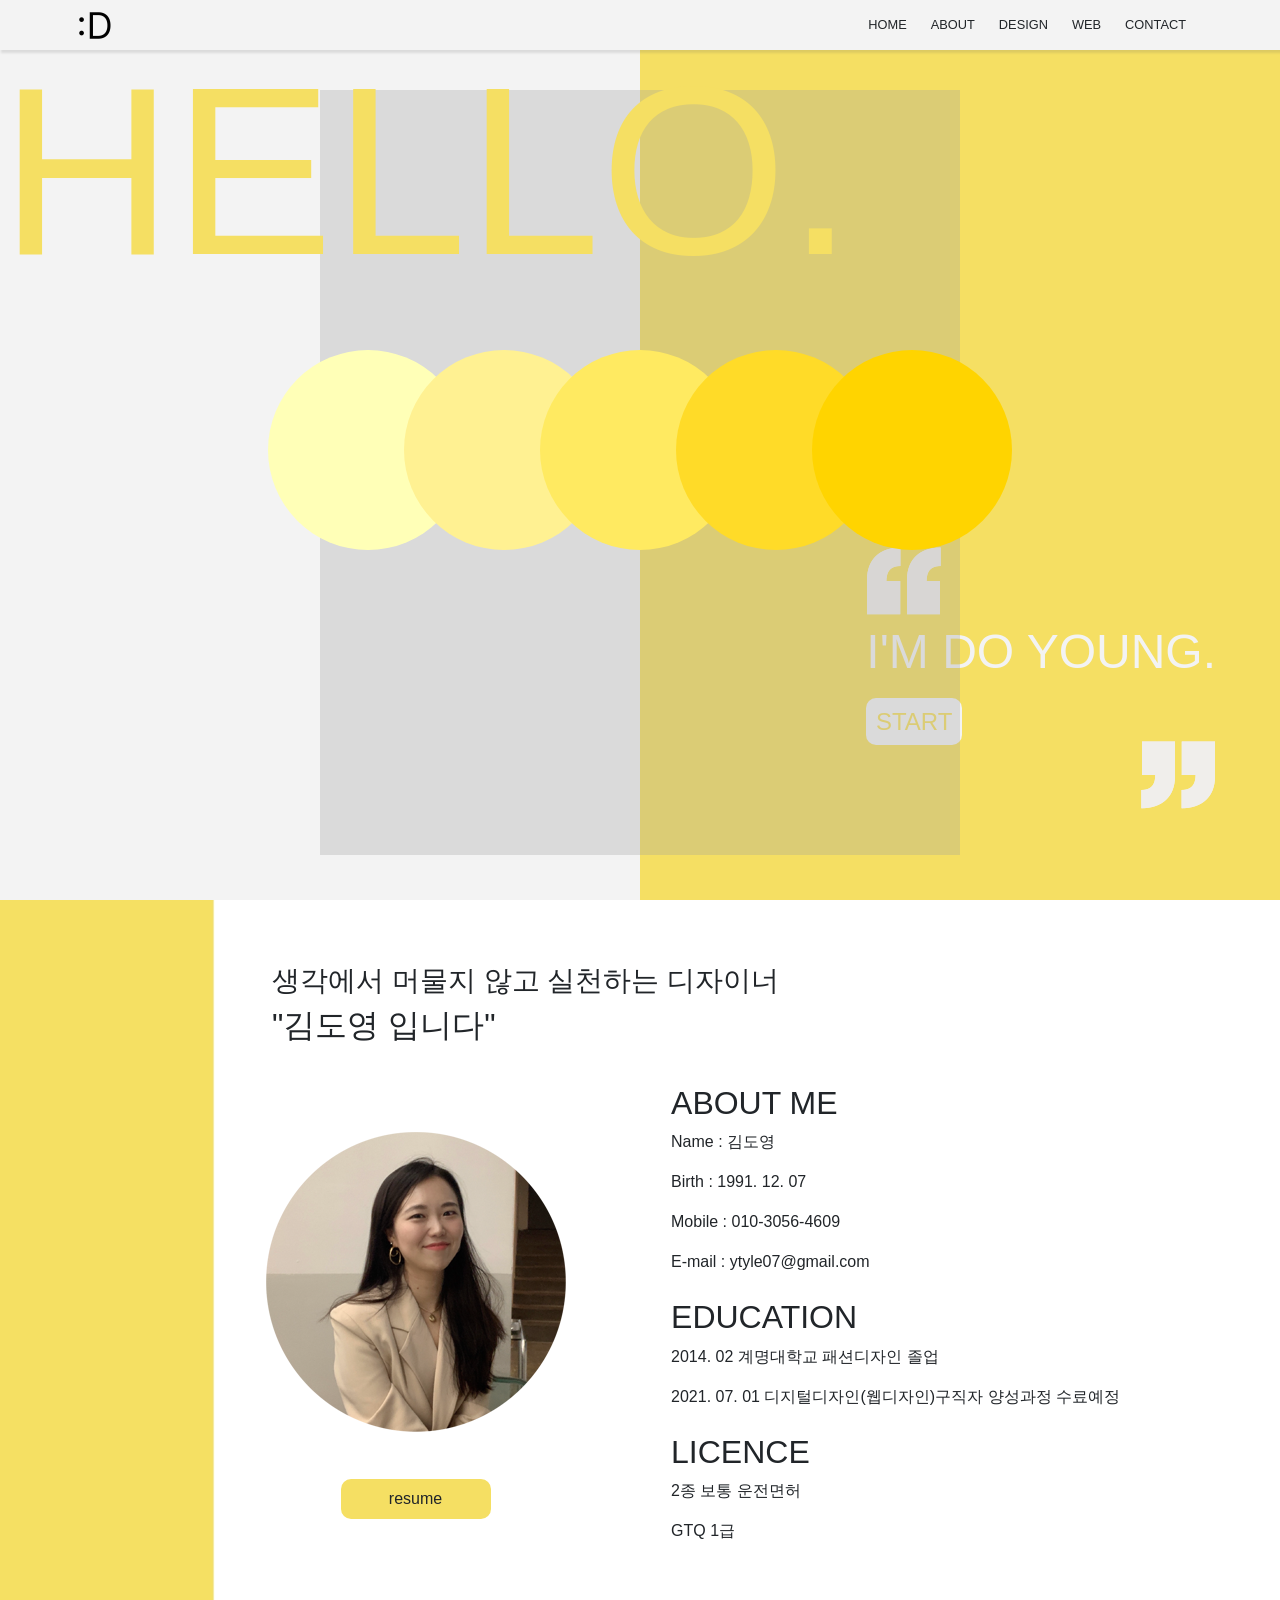
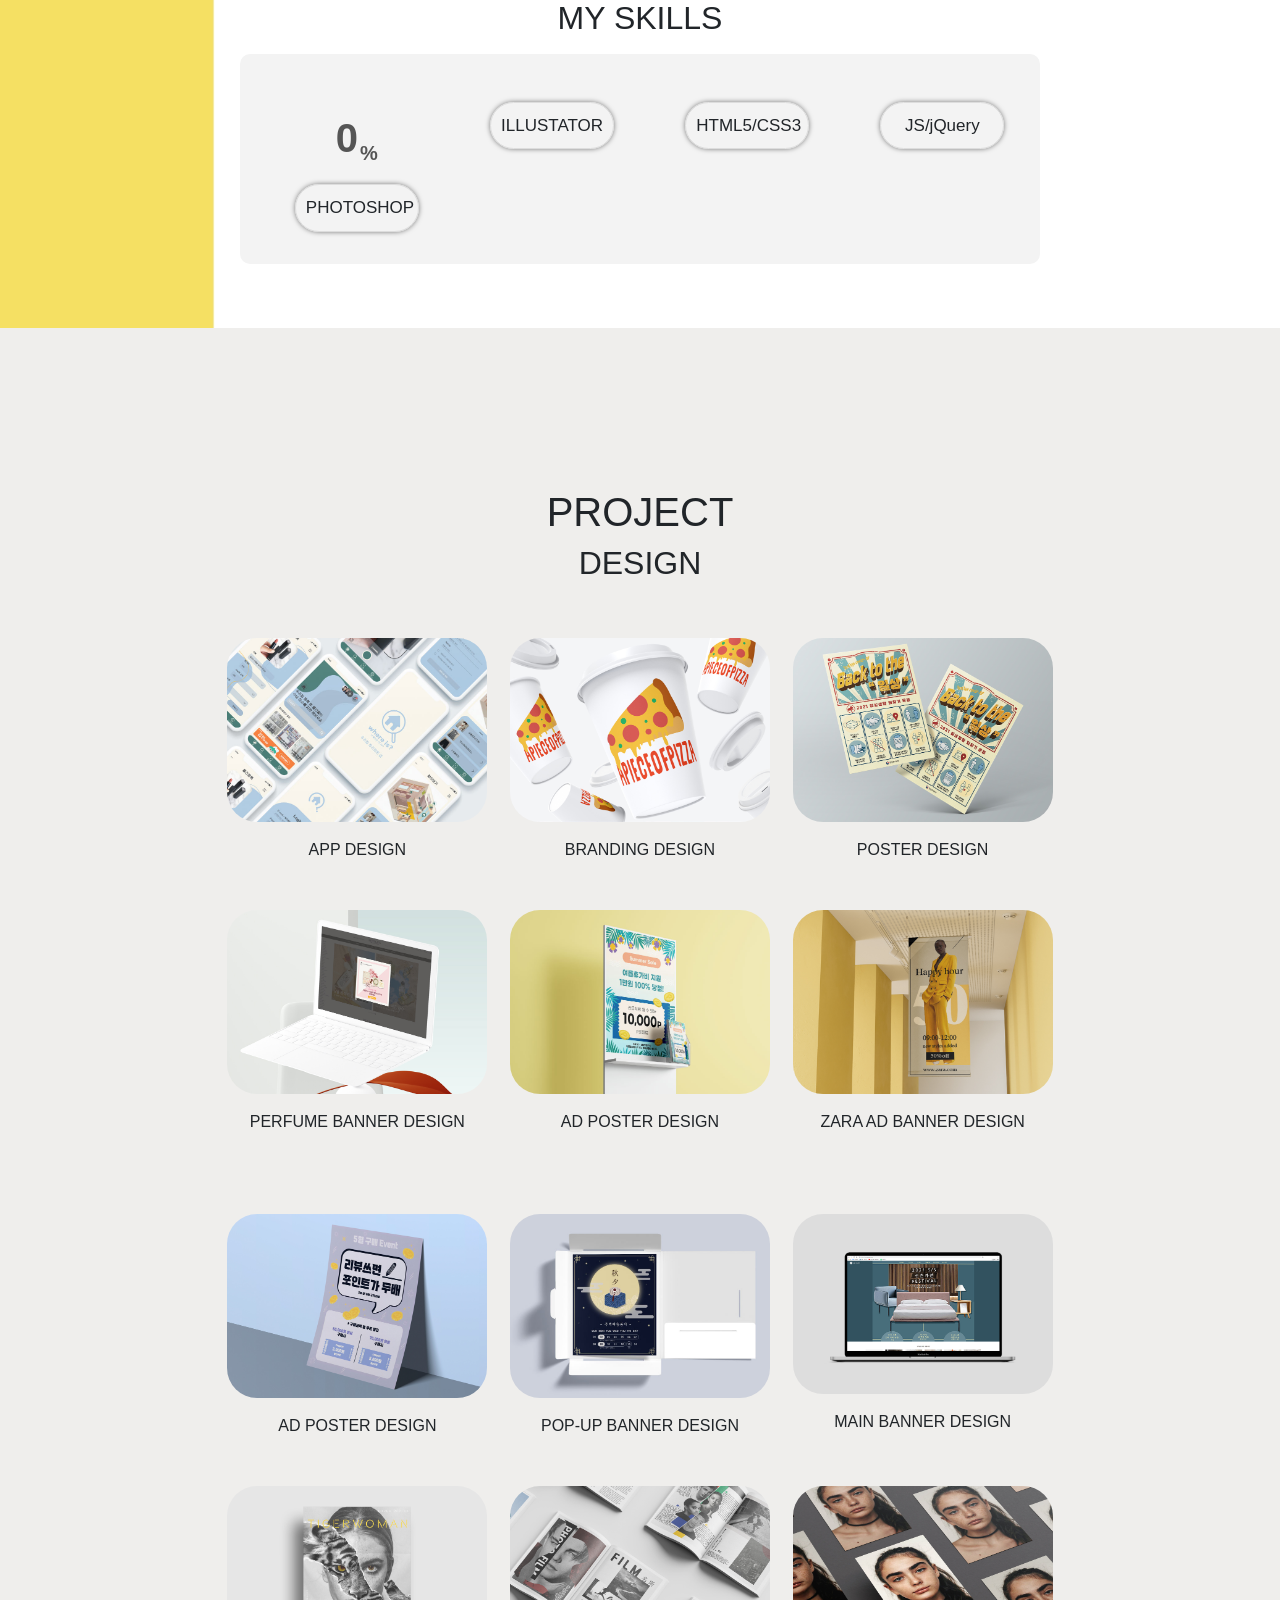
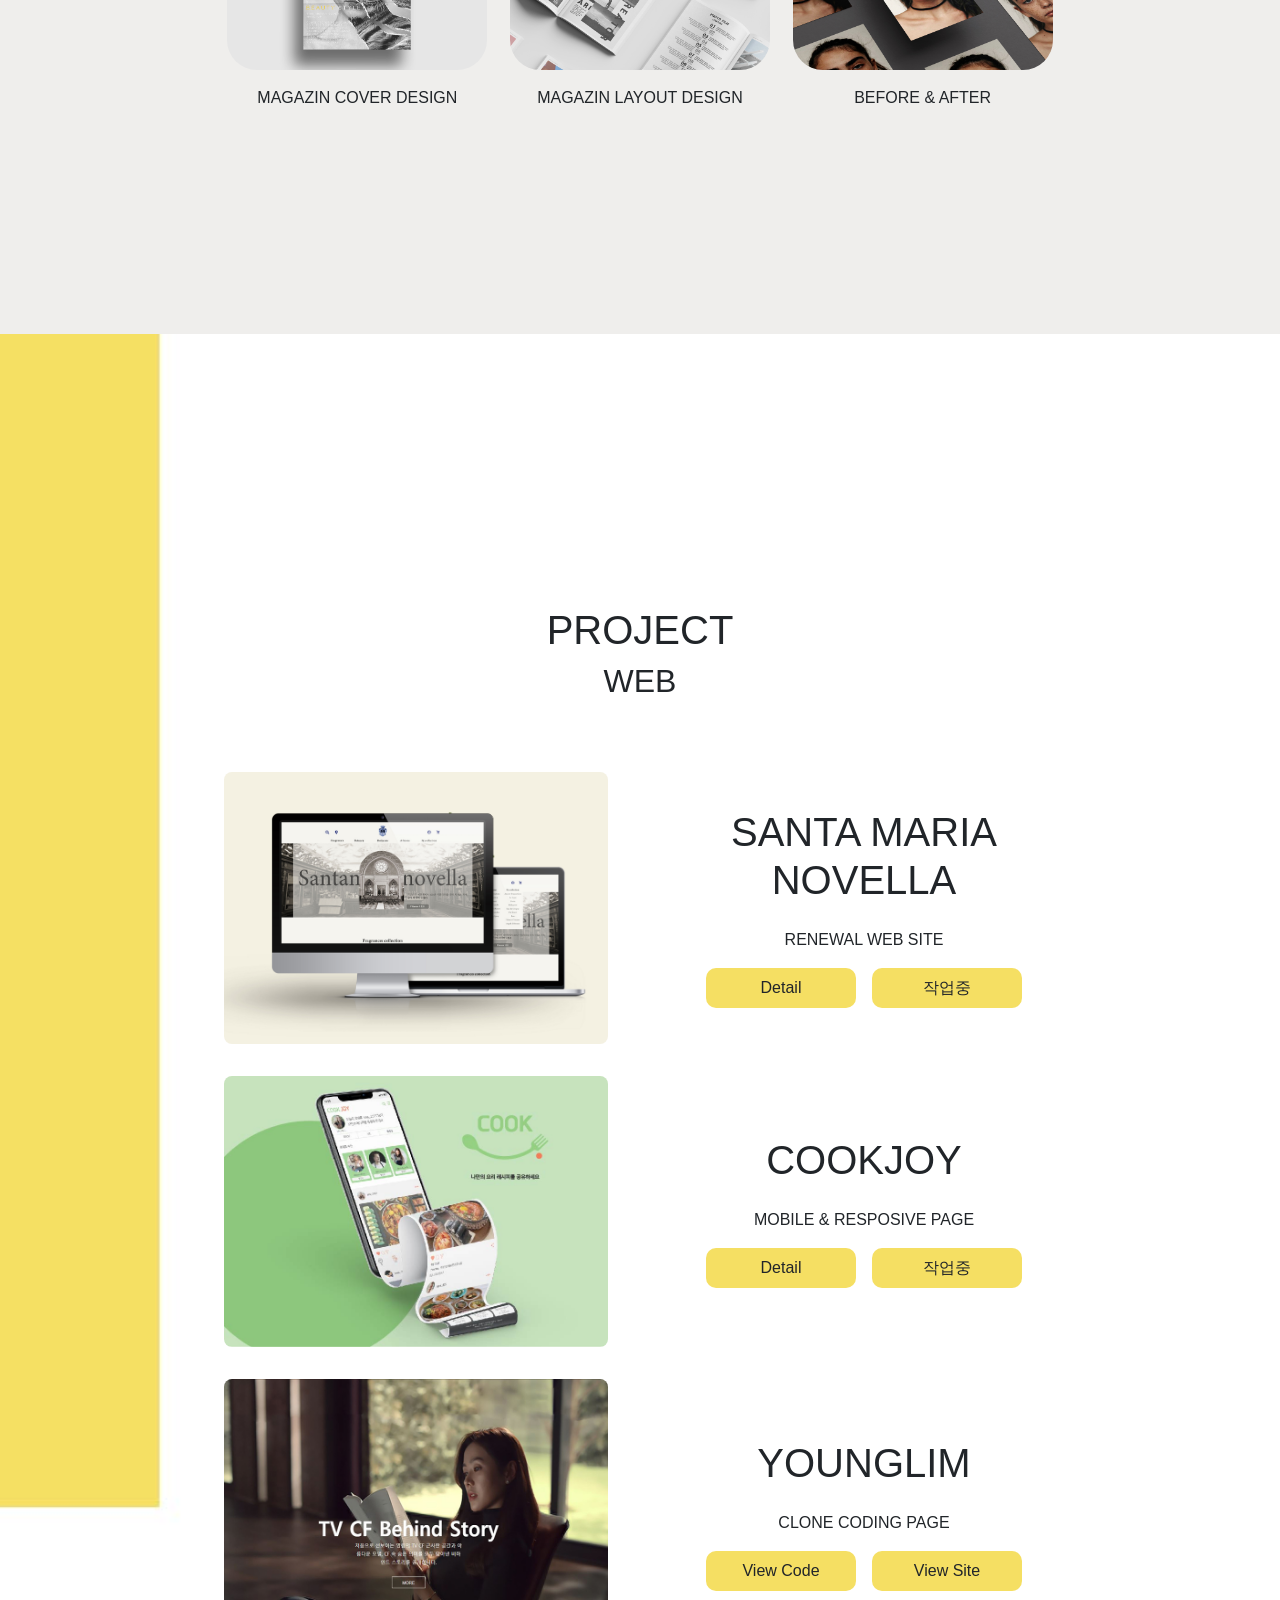
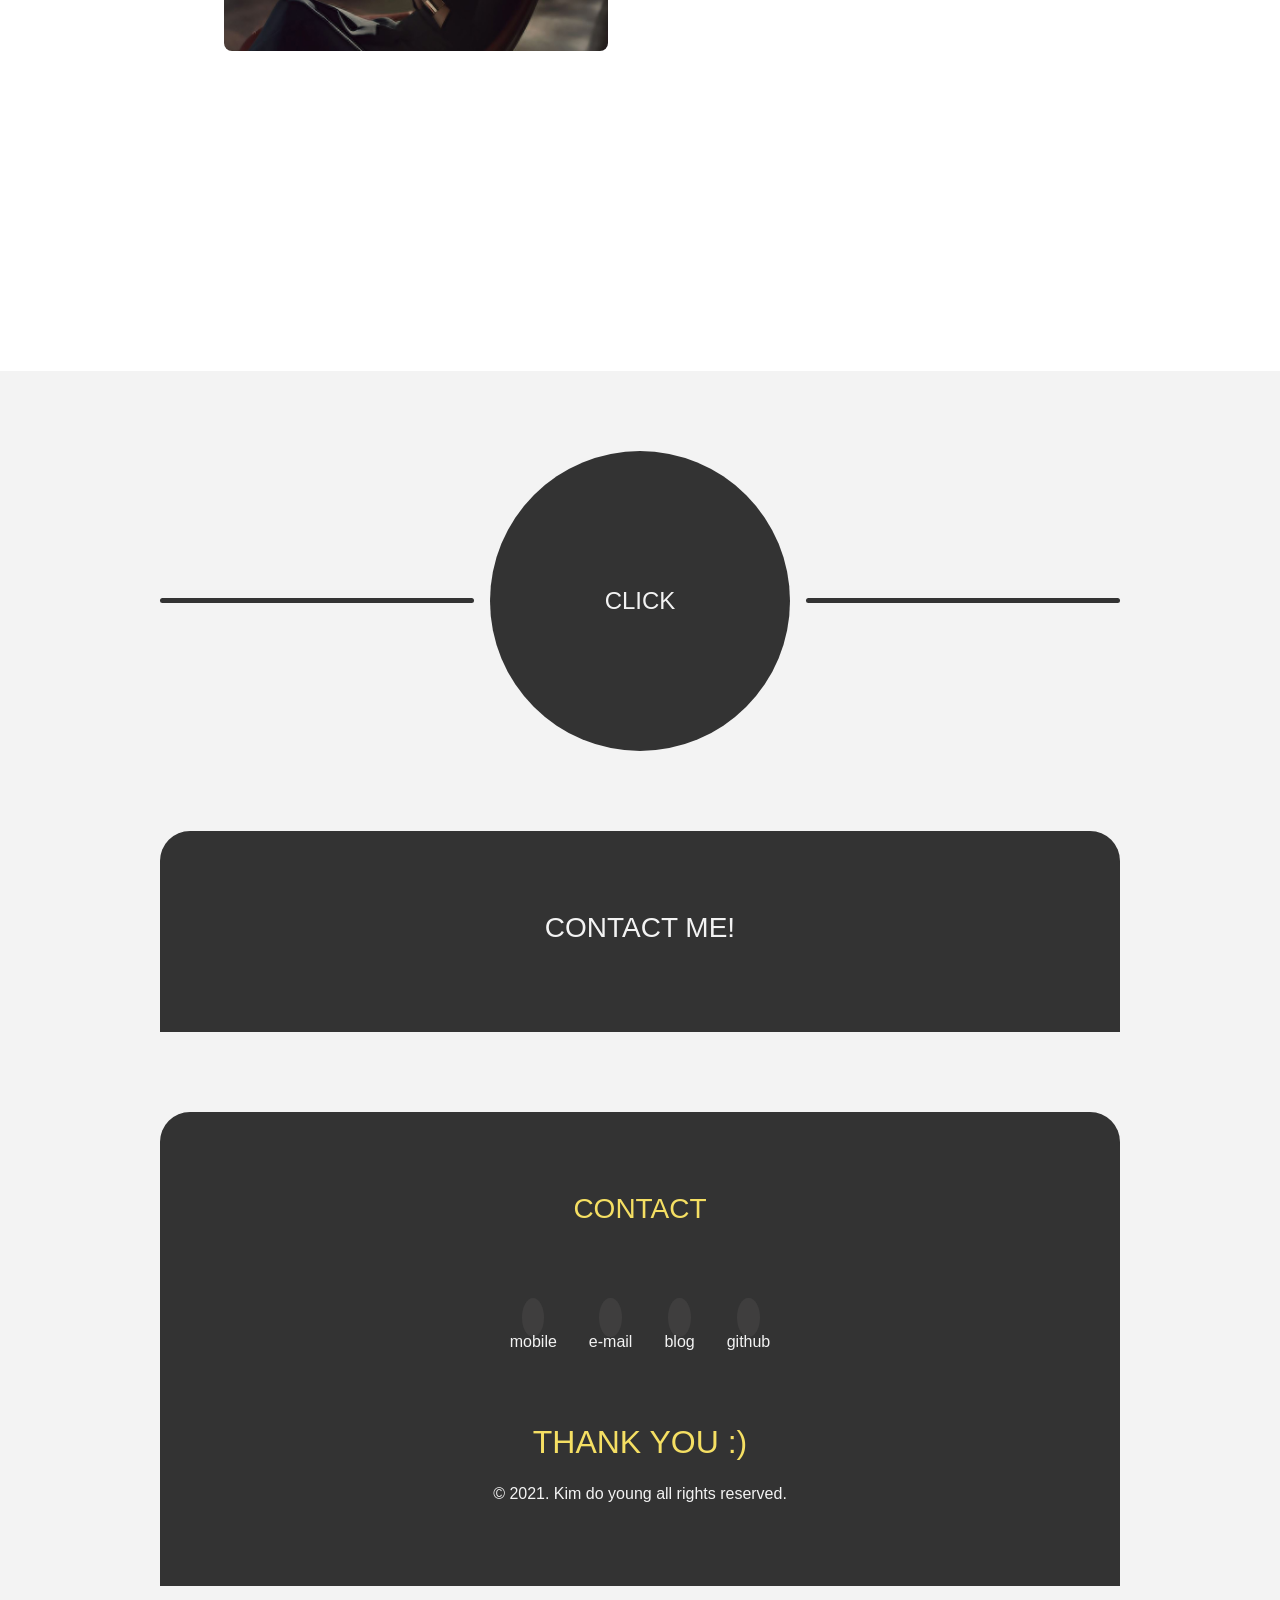
==== index.html @ c526e1b4 "0625 파비콘추가" ====
<!DOCTYPE html>
<html lang="ko">
<head>
<meta charset="UTF-8">
<meta name="viewport" content="width=device-width, initial-scale=1.0">
<meta http-equiv="X-UA-Compatible" content="ie=edge">
<meta name="build" content="2021.06.24">
<meta name="description" content="웹디자이너 김도영의 웹사이트입니다">
<meta name="author" content="김도영">
<link rel="icon" type="image/png" sizes="32x32" href="./img/D-logo.png">
<!-- font -->
<link rel="preconnect" href="https://fonts.gstatic.com">
<link href="https://fonts.googleapis.com/css2?family=Inter:wght@300&display=swap" rel="stylesheet">

<!-- css -->
<link rel="stylesheet" href="./css/style.css">
<link rel="stylesheet" href="./css/responsive.css">

<link rel="stylesheet" type="text/css" href="https://stackpath.bootstrapcdn.com/bootstrap/4.1.3/css/bootstrap.min.css">
<link rel="stylesheet" href="https://unicons.iconscout.com/release/v4.0.0/css/line.css">
<link rel="stylesheet" href="//cdn.jsdelivr.net/npm/xeicon@2.3.3/xeicon.min.css">
<link rel="stylesheet" href="https://cdnjs.cloudflare.com/ajax/libs/animate.css/4.1.1/animate.min.css"/>
<link rel="stylesheet" type="text/css" href="https://cdn.jsdelivr.net/npm/slick-carousel@1.8.1/slick/slick.css"/>

<!-- jquery -->
<script src="https://code.jquery.com/jquery-3.6.0.min.js" integrity="sha256-/xUj+3OJU5yExlq6GSYGSHk7tPXikynS7ogEvDej/m4="crossorigin="anonymous"></script>
<script src="https://code.jquery.com/jquery-2.2.4.js"></script> 

<!-- js -->
<script type="text/javascript" src="https://cdn.jsdelivr.net/npm/slick-carousel@1.8.1/slick/slick.min.js"></script>
<script src="./js/progressbar.js"></script>
<script src="https://cdnjs.cloudflare.com/ajax/libs/waypoints/2.0.3/waypoints.min.js"></script>  
<script src="https://cdnjs.cloudflare.com/ajax/libs/Counter-Up/1.0.0/jquery.counterup.min.js"></script>
<script src="./js/script.js"></script>


<title>kimdoyoung portfolio</title>
</head>
<body>
    <!-- header -->
    <header class="header" id="header">
        <div class="header-inner flex">
            <a href="#" id="logo">
                <img src="./img/D-logo.png" alt="">
            </a>
            <div class="nav__container">
                <ul class="nav__list flex">
                    <li class="nav__item">
                        <a href="#" data-link="#home" >HOME</a>
                    </li>
                    <li class="nav__item">
                        <a href="#" data-link="#about">ABOUT</a>
                    </li>
                    <li class="nav__item">
                        <a href="#" data-link="#design">DESIGN</a>
                    </li>
                    <li class="nav__item">
                        <a href="#" data-link="#web">WEB</a>
                    </li>
                    <li class="nav__item">
                        <a href="#" data-link="#contact">CONTACT</a>
                    </li>    
                </ul>
            </div>
        </div>
        <i class="uil uil-align-right header__btn"></i> 
        <ul class="nav__sub-item">
            <li class="nav__item-list">
            <a href="#" data-link="#home" >HOME</a>
            </li>
            <li class="nav__item-list">
            <a href="#" data-link="#about">ABOUT</a>
            </li>
            <li class="nav__item-list">
            <a href="#" data-link="#design">DESIGN</a>
            </li>
            <li class="nav__item-list">
            <a href="#" data-link="#web">WEB</a>
            </li>
            <li class="nav__item-list">
            <a href="#" data-link="#contact">CONTACT</a>
            </li>
        </ul>     
    </header>

    <!-- home -->

    <section class="home" id="home">
        <div class="home_bg-container">
            <div class="home-back flex">
                <div class="home_left">
                    <h1 class="home-title">HELLO.</h1>
                </div>
                <div class="home_right">
                    <div class="home-sub__title">
                        <div class="sub-img__left">
                            <img src="./img/home-left-quotes.png" alt="">
                        </div>
                        <div class="sub-desc">
                            <p>I'M DO YOUNG.</p>
                            <div class="start__btn">
                                <a href="#" data-link="#about">
                                    START
                                    <i class="uil uil-arrow-down"></i>
                                </a>
                            </div>
                        </div>
                        <div class="sub-img__right">
                            <img src="./img/home-right-quotes.png" alt="">
                        </div>
                    </div>
                </div>
            </div>
            <div class="home-back__inner">
                <div class="inner-box">
                </div>
            </div>
            <div class="home-load">
                <span class="animate__animated animate__fadeInLeft "></span>
                <span class="animate__animated animate__fadeInLeft animate__delay-1s"></span>
                <span class="animate__animated animate__fadeInLeft animate__delay-2s"></span>
                <span class="animate__animated animate__fadeInLeft animate__delay-3s"></span>
                <span class="animate__animated animate__fadeInLeft animate__delay-4s"></span>
            </div>
        </div>
    </section>

    <!-- about -->
    <section class="about" id="about"> 
        <div class="about-container inner">
            <div class="about__title">
                <h3>생각에서 머물지 않고 실천하는 디자이너</h3>
                <h2>"김도영 입니다"</h2>
            </div> 
            <div class="about-inner flex">
                <div class="about-img">
                    <img src="./img/profile.png" alt="">
                        <a download="김도영_입사지원서.pdf" href="./pdf/김도영_입사지원서.pdf" class="about__download button">
                        resume
                        <i class="uil uil-file-download-alt"></i>
                    </a>
                </div>
                <div class="about-container">
                    <div class="about-container__item">
                        <h2>ABOUT ME</h2>
                        <p>Name : 김도영</p>
                        <p>Birth : 1991. 12. 07</p>
                        <p>Mobile : 010-3056-4609</p>
                        <p>E-mail : ytyle07@gmail.com</p>
                    </div>
                    <div class="about-container__item">
                        <h2>EDUCATION</h2>
                        <p>2014. 02 계명대학교 패션디자인 졸업</p>
                        <p>2021. 07. 01 디지털디자인(웹디자인)구직자 양성과정 수료예정</p>
                    </div>
                    <div class="about-container__item">
                        <h2>LICENCE</h2>
                        <p>2종 보통 운전면허</p>
                        <p>GTQ 1급</p>
                    </div>
                </div>
            </div>    
        </div>
        <div class="skill-container inner">
            <div class="col-md-10 offset-md-1">
                    <h2 class="title-color text-center">MY SKILLS</h2>
                    <div class="row text-center">              
                        <div class="col-lg-3">
                            <div class="progressbar circle" data-value="85"></div>
                            <p class="skill__stack">PHOTOSHOP</p>
                        </div>
                        <div class="col-lg-3">
                            <div class="progressbar circle" data-value="90"></div>
                            <p class="skill__stack">ILLUSTATOR</p>
                        </div>
                        <div class="col-lg-3">
                            <div class="progressbar circle" data-value="70"></div>
                            <p class="skill__stack">HTML5/CSS3</p>
                        </div>
                        <div class="col-lg-3">
                            <div class="progressbar circle" data-value="60"></div>
                            <p class="skill__stack">JS/jQuery</p>
                        </div>
                    </div>
            </div>
        </div>        
    </section>

    <!-- project-design -->
    <section class="design" id="design">
        <div class="design-container  inner">
            <h1 class="design__title">PROJECT</h1>
            <h2>DESIGN</h2>
            <div class="design-container__box">
                <div class="design-container__image">
                    <div class="item__container">
                        <div class="item__container-img l-col-2-6 l-col-tablet-3-6 l-col-mobile-6-6">
                            <img src="./img/design-whereis.jpg" alt="">
                            <div class="item__container-desc">
                                <a href="#" class="design__item-button" data-src="./img/whereis-sheet.jpg">
                                    View More
                                    <i class="uil uil-angle-right-b"></i>
                                </a>
                                <p>app design</p>
                            </div>
                        </div>
                        <div class="item__container-img l-col-2-6 l-col-tablet-3-6 l-col-mobile-6-6">
                            <img src="./img/design-branding.jpg" alt="">
                            <div class="item__container-desc">
                                <a href="#" class="design__item-button" data-src="./img/branding-sheet.jpg">
                                    View More
                                    <i class="uil uil-angle-right-b"></i>
                                </a>
                                <p>branding design</p>
                            </div>
                        </div>
                        <div class="item__container-img l-col-2-6 l-col-tablet-3-6 l-col-mobile-6-6">
                            <img src="./img/design-poster.jpg" alt="">
                            <div class="item__container-desc">
                                <a href="#" class="design__item-button" data-src="./img/poster-sheet.jpg">
                                    View More
                                    <i class="uil uil-angle-right-b"></i>
                                </a>
                                <p>poster design</p>
                            </div>
                        </div>
                        <div class="item__container-img l-col-2-6 l-col-tablet-3-6 l-col-mobile-6-6">
                            <img src="./img/design-perfume.jpg" alt="">
                            <div class="item__container-desc">
                                <a href="#" class="design__item-button" data-src="./img/perfume-sheet.jpg">
                                    View More
                                    <i class="uil uil-angle-right-b"></i>
                                </a>
                                <p>PERFUME BANNER DESIGN</p>
                            </div>
                        </div>
                        <div class="item__container-img l-col-2-6 l-col-tablet-3-6 l-col-mobile-6-6">
                            <img src="./img/design-summer.jpg" alt="">
                            <div class="item__container-desc">
                                <a href="#" class="design__item-button" data-src="./img/summer-sheet.jpg">
                                    View More
                                    <i class="uil uil-angle-right-b"></i>
                                </a>
                                <p>AD POSTER DESIGN</p>
                            </div>
                        </div>
                        <div class="item__container-img l-col-2-6 l-col-tablet-3-6 l-col-mobile-6-6">
                            
                            <img src="./img/design-zarabanner.jpg" alt="">
                            
                            
                            <div class="item__container-desc">
                                <a href="#" class="design__item-button" data-src="./img/zarabanner-sheet.jpg">
                                    View More
                                    <i class="uil uil-angle-right-b"></i>
                                </a>
                                <p>ZARA AD BANNER DESIGN</p>
                            </div>
                        </div>
                    </div>    
                </div>
                <div class="design-container__image">
                    <div class="item__container">
                        <div class="item__container-img l-col-2-6 l-col-tablet-3-6 l-col-mobile-6-6">
                            <img src="./img/design-review.jpg" alt="">
                            <div class="item__container-desc">
                                <a href="#" class="design__item-button" data-src="./img/review-sheet.jpg">
                                    View More
                                    <i class="uil uil-angle-right-b"></i>
                                </a>
                                <p>AD POSTER DESIGN</p>
                            </div>
                        </div>
                        <div class="item__container-img l-col-2-6 l-col-tablet-3-6 l-col-mobile-6-6">
                            <img src="./img/design-holiday.jpg" alt="">
                            <div class="item__container-desc">
                                <a href="#" class="design__item-button" data-src="./img/holiday-sheet.jpg">
                                    View More
                                    <i class="uil uil-angle-right-b"></i>
                                </a>
                                <p>POP-UP BANNER DESIGN</p>
                            </div>
                        </div>
                        <div class="item__container-img l-col-2-6 l-col-tablet-3-6 l-col-mobile-6-6">
                            <img src="./img/design-mainbanner.jpg" alt="">
                            <div class="item__container-desc">
                                <a href="#" class="design__item-button" data-src="./img/design-mainbanner-sheet.jpg">
                                    View More
                                    <i class="uil uil-angle-right-b"></i>
                                </a>
                                <p>main banner design</p>
                            </div>
                        </div>
                        <div class="item__container-img l-col-2-6 l-col-tablet-3-6 l-col-mobile-6-6">
                            <img src="./img/design-magazine-cover.jpg" alt="">
                            <div class="item__container-desc">
                                <a href="#" class="design__item-button" data-src="./img/cover-sheet.jpg">
                                    View More
                                    <i class="uil uil-angle-right-b"></i>
                                </a>
                                <p>magazin cover design</p>
                            </div>
                        </div>
                        <div class="item__container-img l-col-2-6 l-col-tablet-3-6 l-col-mobile-6-6">
                            <img src="./img/design-layout.jpg" alt="">
                            <div class="item__container-desc">
                                <a href="#" class="design__item-button" data-src="./img/layout-sheet.jpg">
                                    View More
                                    <i class="uil uil-angle-right-b"></i>
                                </a>
                                <p>MAGAZIN LAYOUT DESIGN</p>
                            </div>
                        </div>
                        <div class="item__container-img l-col-2-6 l-col-tablet-3-6 l-col-mobile-6-6">
                            <img src="./img/design-bf&af.jpg" alt="">
                            <div class="item__container-desc">
                                <a href="#" class="design__item-button" data-src="./img/bf&af-sheet-01.jpg">
                                    View More
                                    <i class="uil uil-angle-right-b"></i>
                                </a>
                                <p>BEFORE & AFTER</p>
                            </div>
                        </div>
                    </div>    
                </div>
            </div>
        </div>
        <!-- ======================= desing modal ======================= -->
        <div class="overlay">
            <div class="design__modal">
                <img src="" alt="">
                <a href="#" class="modal__close">x</a>
            </div>
        </div>
    </section>
    
    <!-- project-web -->

    <section class="web" id="web">
        <div class="web-container inner">
            <div class="section__title--wrap">
                <h1 class="section__title">PROJECT</h1>
                <h2 class="section__subtitle">WEB</h2>
            </div>
            <div class="custom__slider">
                <div>
                    <div class="slider__content">
                        <div class="slider__img">
                            <img src="./img/web-renewal.jpg" alt="">
                        </div>
                        <div class="slider__desc">
                            <h1>SANTA MARIA NOVELLA</h1>
                            <p>RENEWAL WEB SITE</p>
                            <div class="slider__buttons">
                                <a href="#" class="button slick__button web__item-button" data-src="./img/renewal-sheet.jpg">
                                    Detail
                                    <i class="uil uil-arrow-right"></i>
                                </a>
                                <a href="#" class="button slick__button">
                                    작업중
                                    <i class="uil uil-arrow-right"></i>
                                </a>
                            </div>
                        </div>
                    </div>
                </div>
                <div>
                    <div class="slider__content">
                        <div class="slider__img">
                            <img src="./img/design-cookjoy.jpg" alt="">
                        </div>
                        <div class="slider__desc">
                            <h1>COOKJOY</h1>
                            <p>MOBILE & RESPOSIVE PAGE</p>
                            <div class="slider__buttons">
                                <a href="#" class="button slick__button web__item-button" data-src="./img/cookjoy-sheet.jpg">
                                    Detail
                                    <i class="uil uil-arrow-right"></i>
                                </a>
                                <a href="#" class="button slick__button" target="_blank">
                                    작업중
                                    <i class="uil uil-arrow-right"></i>
                                </a>
                            </div>
                        </div>
                    </div>
                </div>
                <div>
                    <div class="slider__content">
                        <div class="slider__img">
                            <img src="./img/web-younglim.jpg" alt="">
                        </div>
                        <div class="slider__desc">
                            <h1>YOUNGLIM</h1>
                            <p>CLONE CODING PAGE</p>
                            <div class="slider__buttons">
                                <a href="https://github.com/ddooh/younglim-clone" class="button slick__button" target="_blank">
                                    View Code
                                    <i class="uil uil-arrow-right"></i>
                                </a>
                                <a href="https://ddooh.github.io/younglim-clone" class="button slick__button" target="_blank">
                                    View Site
                                    <i class="uil uil-arrow-right"></i>
                                </a>
                            </div>
                        </div>
                    </div>
                </div>
            </div> 
        <!-- ======================= web modal ======================= -->
        <div class="web__overlay">
            <div class="web__modal">
                <img src="" alt="">
                <a href="#" class="web__modal__close">x</a>
        </div>
        </div>
        </div>
    </section>
    
    <!-- contact -->
    <section class="contact" id="contact">
        <div class="contact__inner inner">
            <div class="circle__wrap">
                <span class="circle__line left"></span>
                <button class="contact__click-circle animate__animated animate__pulse animate__infinite">CLICK</button>
                <span class="circle__line right"></span>
            </div>
            <div class="contact__item">
                <div class="contact__arrow">
                    <i class="uil uil-angle-up"></i>
                </div>
                <div class="contact__title">
                    <h3>CONTACT ME!</h3>
                </div>
                <div class="contact__desc">
                    <h3>CONTACT</h3>
                    <ul class="contact__sns inner">
                        <li class="contact__sns-item">
                            <a href="tel:010-3056-4609">
                                <i class="xi-mobile xi-2x"></i>
                            </a>
                            <div class="contact__sns-desc">
                                <a href="tel:010-3056-4609">mobile</a>
                            </div>
                        </li>
                        <li class="contact__sns-item">
                            <a href="mailto:ytyle07@gmail.com">
                                <i class="xi-mail-o xi-2x"></i>
                            </a>
                            <div class="contact__sns-desc"> 
                                <a href="mailto:ytyle07@gmail.com">e-mail</a>
                            </div>
                        </li>
                        <li class="contact__sns-item">
                            <a href="https://blog.naver.com/ddoooh" target="_blank">
                                <i class="xi-naver xi-2x"></i>
                            </a>
                            <div class="contact__sns-desc" target="_blank">
                                <a href="https://blog.naver.com/ddoooh">blog</a>
                            </div>
                        </li>
                        <li class="contact__sns-item">
                            <a href="https://github.com/ddooh" target="_blank">
                                <i class="xi-github xi-2x"></i>
                            </a>
                            <div class="contact__sns-desc">
                                <a href="https://github.com/ddooh" target="_blank">github</a>
                            </div>
                        </li>
                    </ul>
                    <p>THANK YOU :)</p>
                    <span class="contact__copy"> &copy; 2021. Kim do young all rights reserved.</span>
                </div>
            </div>
        </div>
    </section>
    <a href="#" class="scrollup" id="scroll-up">
        <i class="uil uil-arrow-up scrollup__icon"></i>
    </a>

</body>
</html>
---- css/style.css ----
@charset "utf-8";

:root {
    --primary-bg-color: #F3F3F3;
    --color-light-gray : #a0a0a0;
    --color-dark-gray : #333;
    --color-black : #000;
    --color-yellow : #f5df63;
}

/* reset */

* {
    box-sizing: border-box;
    padding: 0;
    margin: 0;
}

ul {
    list-style: none;
}

a{
    text-decoration: none!important;
    color: inherit!important;
    cursor: pointer;
}


img {
    max-width: 100%;
    vertical-align: top;
}
button {
    cursor: pointer;
    outline: none!important;
}
body {
    font-family: 'Inter', sans-serif;
}

/* grid system */
.l-col-1-6 { width: 16.66666666667%; }
.l-col-2-6 { width: 33.33333333333%; }
.l-col-3-6 { width: 50%; }
.l-col-4-6 { width: 66.66666666667%; }
.l-col-5-6 { width: 483.33333333333%; }
.l-col-6-6 { width: 100%; }


/* layout */

.inner {
    min-width: 340px;
    max-width: 960px;
    margin: 0 auto;
    padding: 2rem 0 4rem;
}
.flex {
    display: flex;
}

/* header */
header {
    z-index: 999;
    position: fixed;
    left: 0;
    width: 100%;
    max-width: 100%;
    background: var(--primary-bg-color);
    box-shadow:  2px 2px 2px 1px rgba(87, 87, 87, 0.15);
    height: 50px;
}
.header-inner {
    max-width: 1140px;
    margin: 0 auto;
    justify-content: space-between;
    line-height: 50px;
}
header #logo img {
    width: 50px;
}

.nav__item {
    margin-right: 1.5rem;
    font-size: .8rem;
}

.nav__item:hover,
.nav__item.active
{
    text-decoration: underline;
}

.header__btn {
    display: none;
}
.nav__sub-item {
    display: none;
}


/* home */

.home_bg-container {
    position: relative;
}
.home-back {
    height: 100vh;
}
.home_left {
    position: relative;
    background: var(--primary-bg-color);
    flex: 1;
}
.home-title {
    position: absolute;
    top: 3%;
    left: 0;
    font-size: 15rem;
    color: var(--color-yellow);
    z-index: 100;
}
.home_right {
    background: var(--color-yellow);
    flex: 1;
    position: relative;
}
.home-sub__title {
    position: absolute;
    bottom: 10%;
    right: 10%;
}
.sub-desc p {
    color: var(--primary-bg-color);
    font-size: 3rem;
}
.start__btn {
    color: var(--color-yellow);
}
.start__btn a{
    background: var(--primary-bg-color);
    font-size: 1.5rem;
    padding: .6rem;
    border-radius: 10px;
}
.start__btn a:hover {
    opacity: .8;
}
.sub-img__left{
    text-align: left;
}
.sub-img__right {
    text-align: right;
}
.home-back__inner {
    position: absolute;
    top: 10%;
    left: 50%;
    transform: translateX(-50%);
    width: 50%;
    height: 85%;
    background: var(--color-light-gray);
    opacity: 0.3;
}
.home-load {
    padding: 2rem;
    display: flex;
    justify-content: center;
    position: absolute;
    top: 50%;
    left: 50%;
    transform: translate(-50%, -50%);
}
.home-load span {
    border-radius: 50%;
    width: 200px;
    height: 200px;
}
.home-load span:nth-child(1) {
    background: #FFFFB7;
}
.home-load span:nth-child(2) {
    background: #FFF192;
    margin-left: -4rem;

}
.home-load  span:nth-child(3) {
    background: #FFEA61;
    margin-left: -4rem;
}
.home-load  span:nth-child(4) {
    background: #ffdb28;
    margin-left: -4rem;
}
.home-load  span:nth-child(5) {
    background: #FFD400;
    margin-left: -4rem;
}

/* about     */
section.about {
    background: url(../img/bg-about.jpg) no-repeat center/cover;
}
.about__title {
    padding: 2rem 0 2rem 7rem;
    text-align: left;
}
.about-img {
    position: relative;
    flex: 1;
    text-align: center;
    padding-top: 3rem;
}
.about__download {
    position: absolute;
    bottom: 10%;
    left: 50%;
    transform: translatex(-50%);
    padding: .5rem;
    background: var(--color-yellow);
    border-radius: 10px;
    width: 150px;
    text-align: center;
}
.about-container__item {
    margin-bottom: 1.5rem;
}
.about-container__item h2 {
    margin-bottom: .5rem;
}
.about__download:hover {
    opacity: .8;
}

/* skill */
.skill-container {
    margin-top: -5rem;
}
.skill-container .row {
    background: var(--primary-bg-color);
    border-radius: 10px;
    padding: 2rem 0 2rem 1.2rem;
}
.title-color {
    margin: 1rem 0;
}
.progress-list li .line {
    position: relative;
}
.progressbar:not(.circle) svg,
.progressbar:not(.circle) svg path {
    border-radius: 20px;
}
.progressbar svg path:first-child {
    stroke: rgba(var(--rgb-black), 0.09);
}
/* .progressbar.border {
    border: 1px solid transparent;
    box-sizing: border-box;
}
.progressbar.border svg path:first-child {
    stroke: transparent;
}
.progressbar.line svg {
    height: 5px;
}
.progressbar.line.border svg {
    height: 4px;
}
.progressbar.circle {
    position: relative;
    margin: 0 auto 25px;
    width: 170px;
    height: 85px;
} */

.progressbar.circle .progressbar-text {
    position: absolute;
    width: 100%;
    height: 100%;
    top: 0;
    left: 0;
    margin: 0;
    font-size: 40px;     
    display: flex;     
    align-items: flex-end;     
    justify-content: center;
    font-weight: bold;
}
.progressbar.circle .progressbar-text:after {
    content: "%";
    display: block;
    font-size: 20px;
    padding-left: 2px;
}

.progressbar svg path
{
    stroke: var(--color-yellow);
}

.skill-container p{
    background: transparent;
    padding: 10px;
    width: 75%;
    margin: 0 auto;
    border-radius: 50px;
    font-size: 17px;
    margin-top: 1rem;
    border: 1px solid #ddd;
    box-shadow: 0 0 5px rgba(0,0,0,.5);
}

/* design */
section.design {
    background: url(../img/bg-design-02.jpg) no-repeat center/cover;
    padding: 8rem 0;
}
.design__title {
    position: relative;
}

.design-container {
    text-align: center;
}

.design-container__box {
    padding: 0 3.5rem;
}

.item__container {
    display: flex;
    flex-wrap: wrap;
    transition: 300ms;
    padding-top: 2rem;
}
.item__container-img {
    position: relative;
    padding: 1rem .7rem;
}
.item__container-img img {
    border-radius: 30px;
    transition: 300ms;
}
.item__container-desc a {
    position: absolute;
    top: 50%;
    left: 50%;
    transform: translate(-50%, -50%);
    border-radius: 10px;
    padding: .5rem;
    background: var(--color-yellow);
    text-align: center;
    opacity: 0;
    transition: 300ms;
}
.item__container-desc p {
    padding-top: 1rem;
    text-transform: uppercase;
    position: relative;
}
.item__container-desc p:after {
    content: '';
    position: absolute;
    top: 0;
}
.item__container-img:hover .item__container-desc a{
    opacity: 1;
}
.item__container-img:hover img{
    transform: scale(1.1);
}
/* deesign modal */
.overlay {
    position: fixed;
    top: 0;
    left: 0;
    width: 100%;
    height: 100%;
    background: rgba(0,0,0,.5);
    display: none;
    z-index: 600;
}
.design__modal {
    position: fixed;
    top: 50%;
    left: 50%;
    transform: translate(-50%, -50%);
    max-width: 960px;
    height: 100vh;
    z-index: 700;
    margin-top: 5%;
    overflow: scroll;
    text-align: center;
}
.modal__close {
    position: fixed;
    top: 0;
    left: 0;
    font-size: 1.5rem;
    width: 25px;
    height: 25px;
    display: flex;
    justify-content: center;
    align-items: center;
    border-radius: 50%;
    padding-bottom: 4.5px;
    cursor: pointer;
    z-index: 800;
}
.modal__close:hover {
    background: var(--primary-bg-color);
}
/* web */
section.web {
    padding: 15rem 0;
    background: url(../img/bg-web-03.jpg) no-repeat center/cover;
}
.slider__content {
    padding: 0 3rem;
}
.section__title--wrap {
    text-align: center;
    padding-bottom: 3rem;
}
.slick__button {
    width: 150px;    
}
.custom__slider {
    max-width: 960px;
    margin: 0 auto;
}
.slider__content {
    display: flex;
}
.slider__img {
    flex: 1;
    padding: 1rem;
}
.slider__img img {
    border-radius: .5rem;
}
.slider__desc {
    flex: 1;
    display: flex;
    flex-direction: column;
    justify-content: center;
    padding: 1rem;
    padding-left: 3rem;
    text-align: center;
}
.slider__desc p {
    margin: 1rem 0;
}
.slider__buttons {
    display: flex;
    justify-content: center;   
}
.slider__buttons a{
    padding: .5rem;
    background: var(--color-yellow);
    border-radius: 10px;
    transition: 300ms;
}
.slick__button:first-child {
    margin-right: 1rem;
}
.slider__buttons a:hover {
    opacity: .5;
}

/* arrow */
.slick-prev,
.slick-next
{
    position: absolute;
    top: 50%;
    transform: translateY(-50%);
    width: 50px;
    height: 50px;
    border-radius: 10%;
    font-size: 0;
    border: none ;
    cursor: pointer;
    z-index: 100;
    transition: 300ms;
    background: none;
}
.slick-prev {
    left: 0;
}
.slick-next {
    right: 0;
}
.slick-prev:after,
.slick-next:after{
    font-size: 2rem;
    color: var(--color-dark-gray);
    font-family: 'unicons-line';
    text-align: center;
}
.slick-prev:after {
    content: '\ec49';
}
.slick-next:after {
    content: '\eb9f';
}


/* progress */
.slick-dots {
    display: flex;
    justify-content: center;
    position: relative;
    cursor: pointer;
    padding-top: 3rem;
}

.slick-dots li.slick-active button {
    background: var(--color-dark-gray);
}

.slick-dots li {
    margin-right: .5rem;
    
}
.slick-dots li button {
    background: #666;
    width: 15px;
    height: 15px;
    border-radius: 50%;
    font-size: 0;
    border: none;
    cursor: pointer;
}

/* web modal */
.web__overlay {
    position: fixed;
    top: 0;
    left: 0;
    width: 100%;
    height: 100%;
    background: rgba(0,0,0,.5);
    display: none;
    z-index: 600;
}
.web__modal{
    position: fixed;
    top: 50%;
    left: 50%;
    transform: translate(-50%, -50%);
    max-width: 960px;
    height: 100vh;
    z-index: 700;
    margin-top: 5%;
    overflow: scroll;
    text-align: center;
}

.web__modal__close {
    position: fixed;
    top: 0;
    left: 0;
    font-size: 1.5rem;
    width: 25px;
    height: 25px;
    display: flex;
    justify-content: center;
    align-items: center;
    border-radius: 50%;
    padding-bottom: 4.5px;
    cursor: pointer;
    z-index: 800;
        
}
.web__modal__close:hover {
    background: var(--primary-bg-color);
}

/* contact */
section.contact {
    text-align: center;
    padding-top: 3rem;
    background: var(--primary-bg-color);
}
.circle__wrap {
    display: flex;
    align-items: center;
}
.contact__click-circle {
    width: 300px;
    height: 300px;
    margin: 0 auto;
    background: var(--color-dark-gray);
    color: var(--primary-bg-color);
    border-radius: 50%;
    border: none;
    font-size: 1.5rem;
    line-height: 300px;
    position: relative;
}
.circle__line {
    flex: 1;
    height: 5px;
    background: var(--color-dark-gray);
    border-radius: 5px;
    width: 100%;
}
.circle__line.left {
    margin-right: 1rem;
}
.circle__line.right {
    margin-left: 1rem;
}
.contact__arrow {
    font-size: 3rem;
    margin-top: 4rem;
}
.contact__arrow.rotate {
    transform: rotate(180deg);
}
.contact__title {
    background: var(--color-dark-gray);
    border-radius: 30px 30px 0 0 ;
    margin-top: 5rem;
    padding: 5rem;
    color: var(--primary-bg-color);
}
.contact__desc {
    margin-top: 5rem;
    padding: 5rem 0;
    background: var(--color-dark-gray);
    border-radius: 30px 30px 0 0 ;
    color: var(--color-yellow);
}
.contact__desc p {
    font-size: 2rem;
}
.contact__sns{
    display: flex;
    justify-content: center;
    align-items: center;
    margin-top: 3rem;
}
.contact__sns-item {
    margin-right: 1rem;
    color: var(--primary-bg-color);
    padding-left: 1rem;
}
.contact__sns-item i{
    background:  rgb(63, 62, 62);
    border-radius: 50%;
    padding: .7rem;
    margin-bottom: 1rem;
}
.contact__sns-desc {
    text-align: center;
}
.contact__copy {
    color: var(--primary-bg-color);
}
.contact__sns-item:hover{
    opacity: .7;
}

/* scrollup */
.scrollup {
    position: fixed;
    right: 1rem;
    bottom: -20%;
    background-color: var(--color-dark-gray);
    opacity: .8;
    padding: 0 .3rem;
    border-radius: .4rem;
    z-index: 600;
    transition: .4s;
}
.scrollup__icon {
    font-size: 1.5rem;
    color: var(--primary-bg-color);
}
.scrollup.visible {
    bottom: 5rem;
}
---- css/responsive.css ----
@charset "utf-8";

@media (max-width:768px) {
    .l-col-tablet-1-6 { width: 16.66666666667%; }
    .l-col-tablet-2-6 { width: 33.33333333333%; }
    .l-col-tablet-3-6 { width: 50%; }
    .l-col-tablet-4-6 { width: 66.66666666667%; }
    .l-col-tablet-5-6 { width: 483.33333333333%; }
    .l-col-tablet-6-6 { width: 100%; }
    
    /* header */
    .header {
        background: var(--primary-bg-color);
    }
    .header-inner {
        padding: 0 1rem;
    }
    .nav__container {
        display: none;
    }
    .header__btn {
        display: block;
        font-size: 2rem;
        position: absolute;
        top: 0;
        right: 0;
        cursor: pointer;
        padding: 0 1rem;
    }
    .nav__sub-item {
        text-align: center;
        margin-top: -2px;
        background: var(--primary-bg-color);
        box-shadow:  2px 2px 2px 1px rgba(87, 87, 87, 0.15);
    }
    .nav__sub-item.visible {
        display: block;
    }
    .nav__item-list {
        padding: 1rem 0;
    }
    .nav__item-list:hover {
        text-decoration: underline;
    }

    /* home */
    
    section.home {
        height: 100%;
    }
    .home-title {
        font-size: 8rem;
    }
    .home-load {
        flex-direction: column;
        padding: 0;
        margin-top: 2rem;
    }
    .home-load span {
        width: 120px;
        height: 120px;
    }
    .home-load span:nth-child(2),
    .home-load  span:nth-child(3),
    .home-load  span:nth-child(4),
    .home-load  span:nth-child(5) {
        margin-left: 0;
    }
    .home-sub__title {
        width: 50%;
        position: absolute;
        bottom: 5%;
        right: 0;
    }
    .home-sub__title p {
        font-size: 2rem;
    }
    .home-sub__title img {
        width: 30%;
    }
    /* about */
    .about__title {
        text-align: center;
        padding: 0;
    }
    .about-inner {
        flex-direction: column;
        padding: 0;
    }
    .about-img {
        position: relative;
    }
    .about__download {
        position: absolute;
        bottom: -18%;
        left: 50%;
        transform: translatex(-50%);
    }
    .about-container {
        margin-top: 5rem;
    }
    .about-container__item {
        margin: 1.5rem auto;
        text-align: center;
    }
    .skill-container {
    width: 50%;
    margin: 0 auto;
    margin-top: -7rem;
    }
    .skill-container .col-lg-3 {
        margin: 1rem;
    }
    /* design */
    section.design {
        padding: 0;
    }
    /* modal */
    .design__modal,
    .web__modal {
        margin-top: 5rem;
    }

    /* web */
    section.web {
        padding: 0;
    }
    .slider__content {
        flex-direction: column;
        text-align: center;
    }
    .slick-prev {
        left: 0;
    }
    .slick-next {
        right: 0;
    }

}
@media (max-width:568px) {
    .l-col-mobile-1-6 { width: 16.66666666667%; }
    .l-col-mobile-2-6 { width: 33.33333333333%; }
    .l-col-mobile-3-6 { width: 50%; }
    .l-col-mobile-4-6 { width: 66.66666666667%; }
    .l-col-mobile-5-6 { width: 483.33333333333%; }
    .l-col-mobile-6-6 { width: 100%; }  
    
    /* home */
    .home-back {
        max-width: 568px;
    }
    .home-title {
        padding-top: 1.8rem;
        font-size: 5rem;
    }
    .sub-desc p {
        font-size: 1.5rem;
    }
    .start__btn a{
        font-size: 1rem;
        border-radius: 10px;
    }
    .home-load span {
        width: 100px;
        height: 100px;
    }
/* about */
    section.about {
    margin-top: -4rem;
    }
    .about__title h3 {
        font-size: 1.5rem;
    }
}
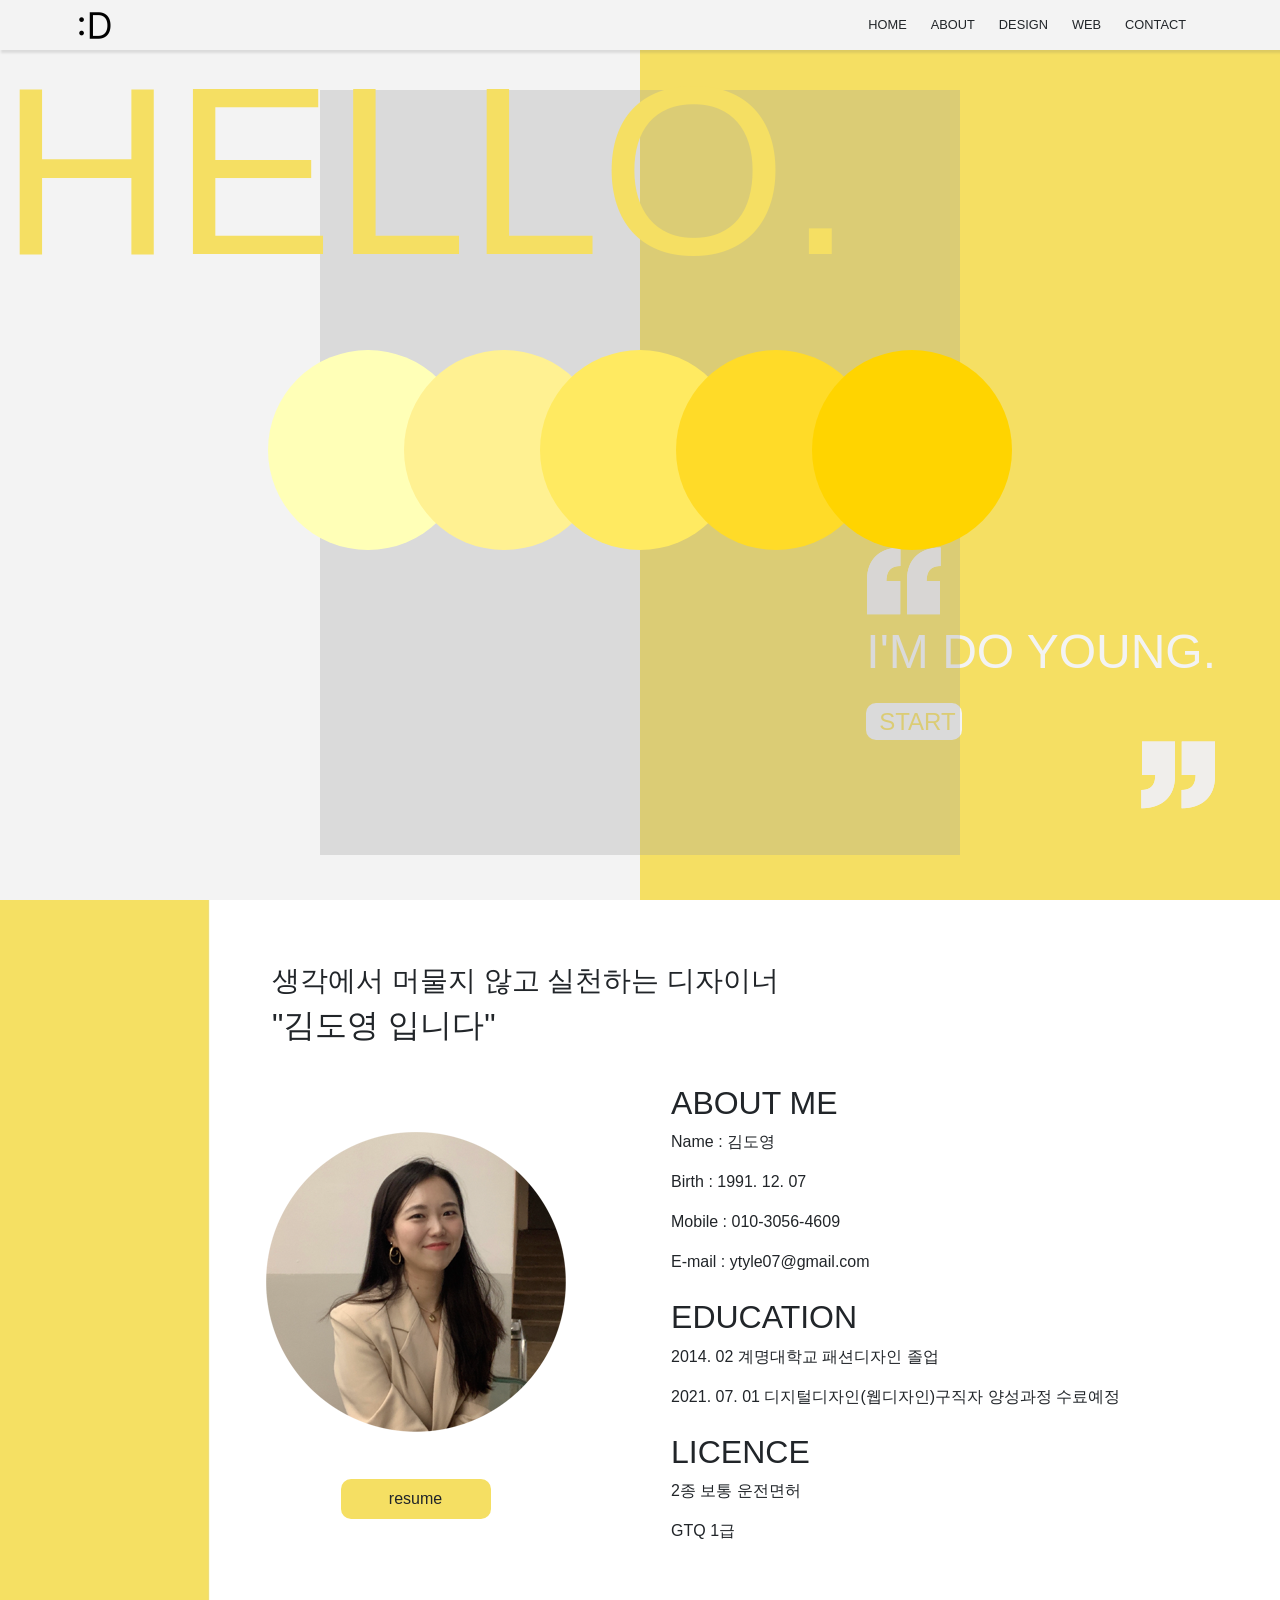
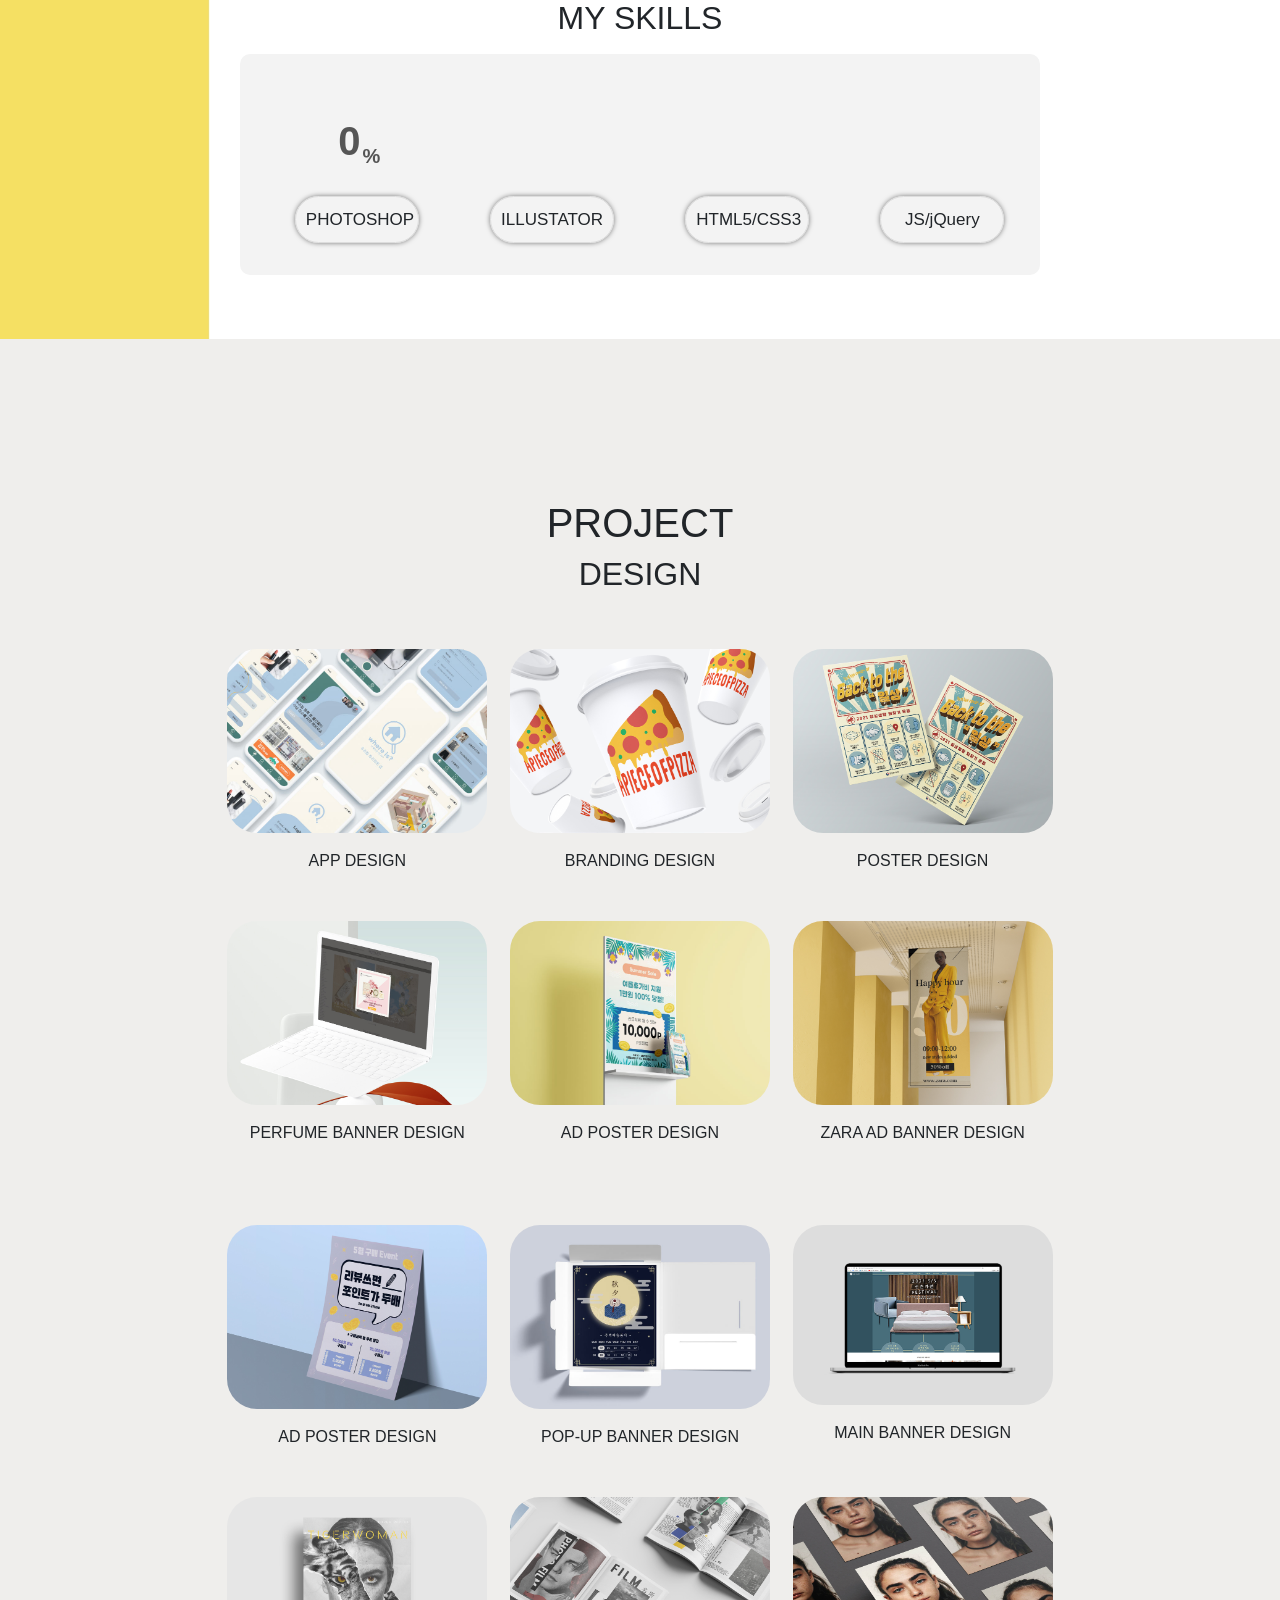
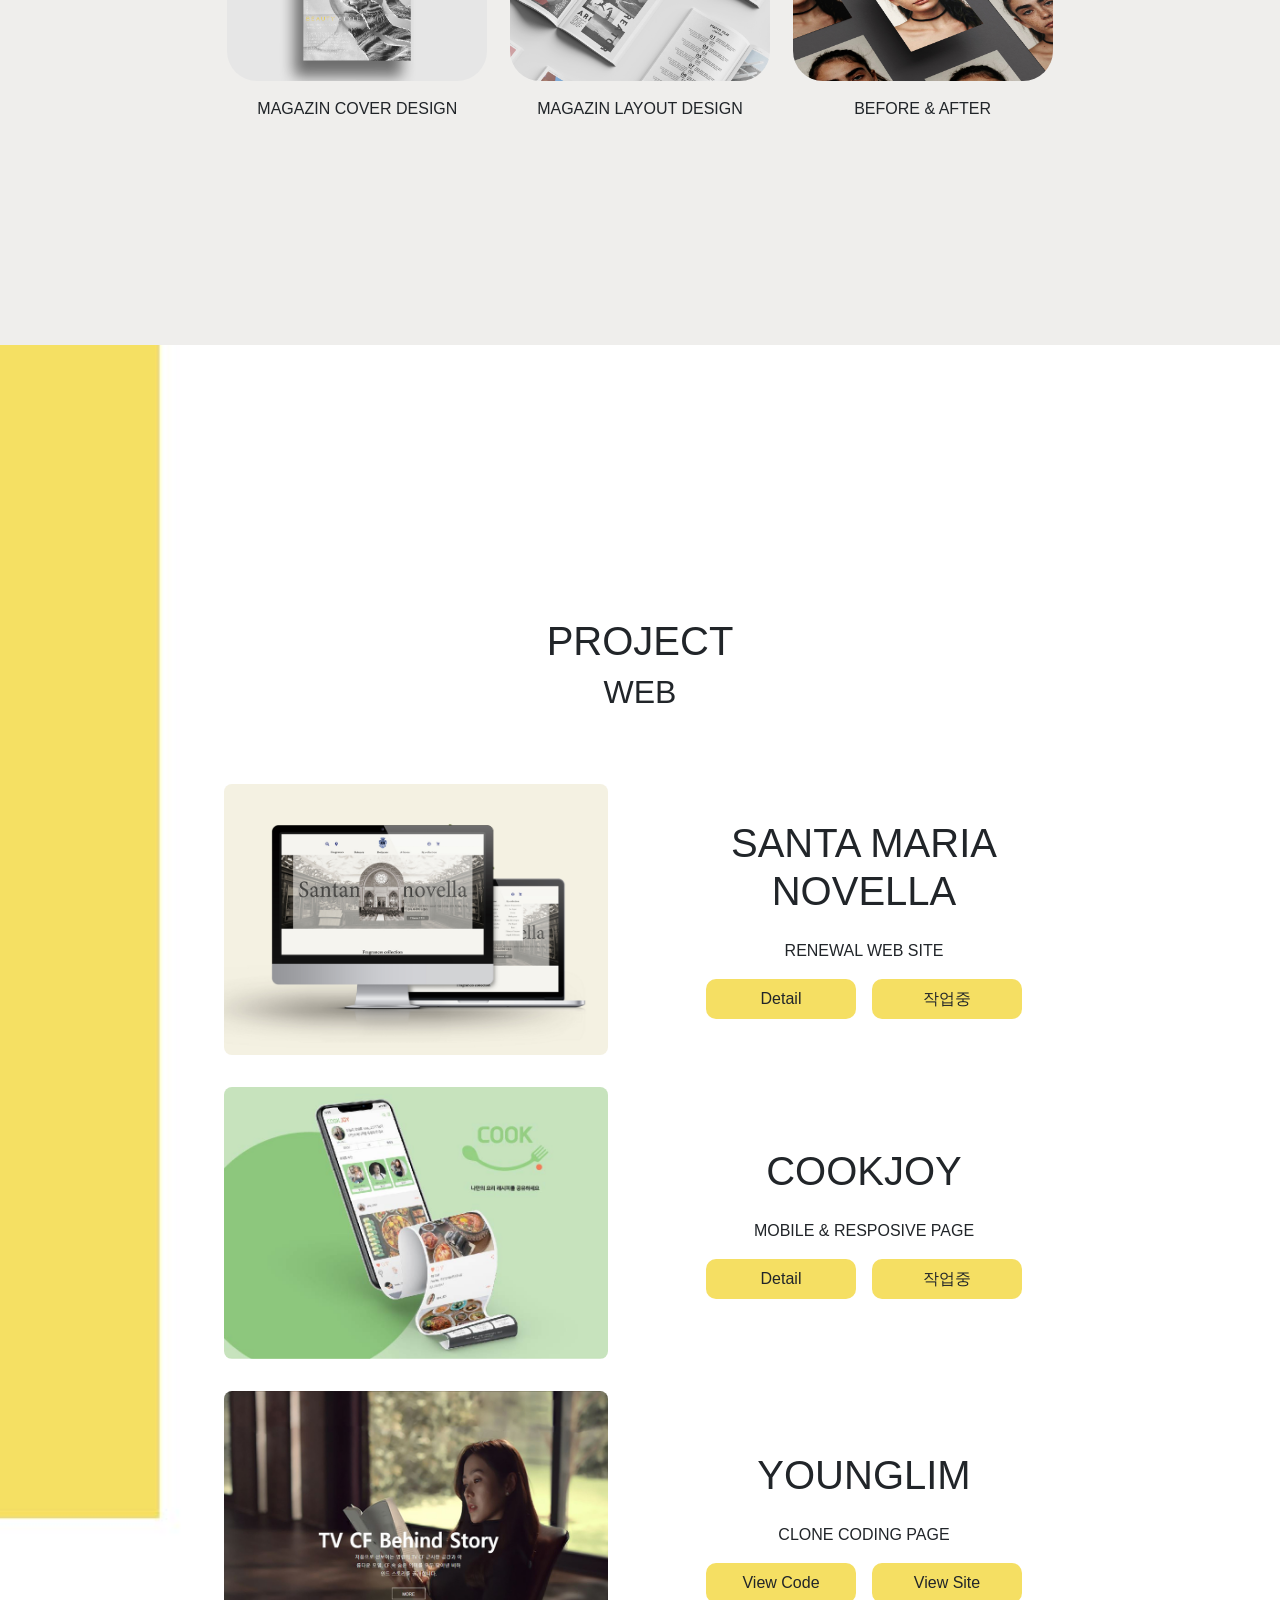
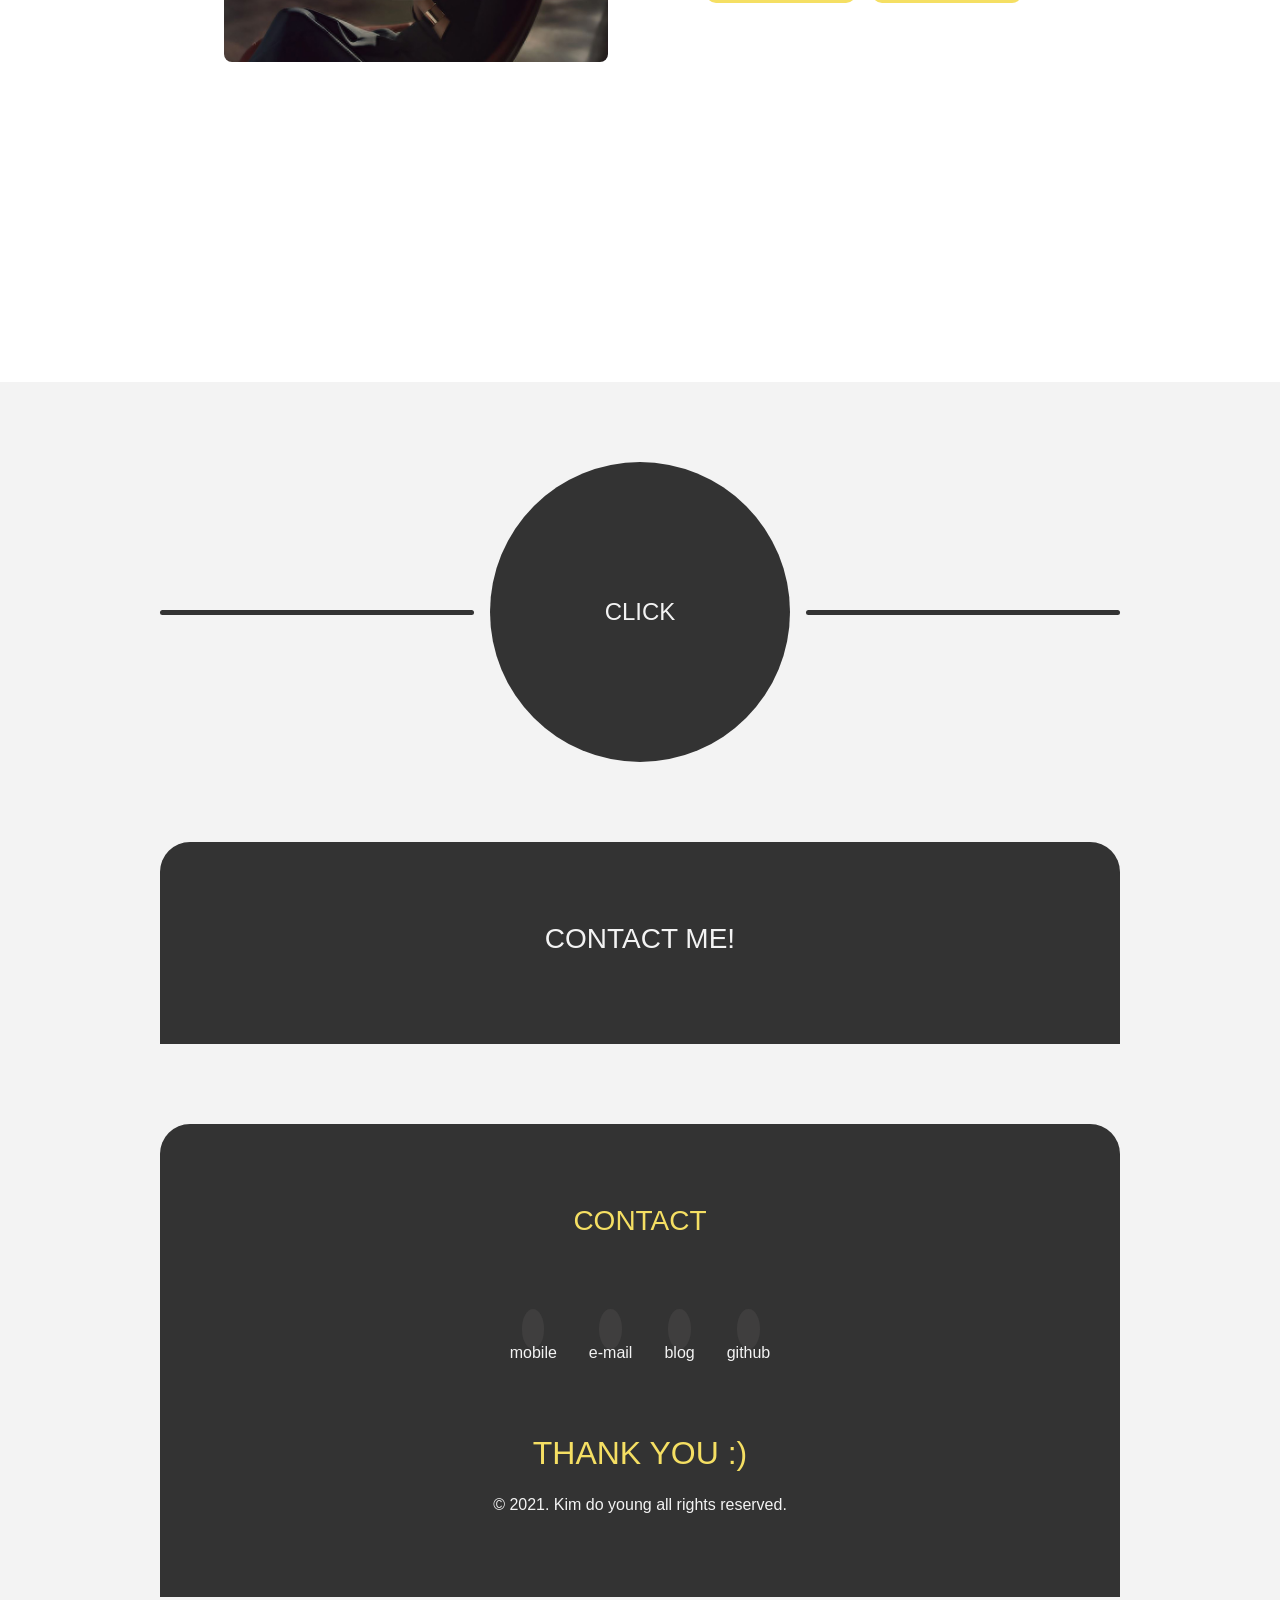
==== commit 4b461565: "0628 메타태" ====
--- a/index.html
+++ b/index.html
@@ -5,9 +5,10 @@
 <meta name="viewport" content="width=device-width, initial-scale=1.0">
 <meta http-equiv="X-UA-Compatible" content="ie=edge">
 <meta name="build" content="2021.06.24">
-<meta name="description" content="웹디자이너 김도영의 웹사이트입니다">
+<meta name="description" content="안녕하세요! 웹디자이너 김도영의 웹사이트입니다">
 <meta name="author" content="김도영">
 <link rel="icon" type="image/png" sizes="32x32" href="./img/D-logo.png">
+<a id="skip" href="#about" tabindex="1">본문 바로가기</a>
 <!-- font -->
 <link rel="preconnect" href="https://fonts.gstatic.com">
 <link href="https://fonts.googleapis.com/css2?family=Inter:wght@300&display=swap" rel="stylesheet">
--- a/css/style.css
+++ b/css/style.css
@@ -60,6 +60,23 @@
     display: flex;
 }
 
+/* skip */
+#skip {
+    position: fixed;
+    top: 0;
+    left: 0;
+    width: 100%;
+    transform: translateY(-100%);
+    background: var(--primary-bg-color);
+    color: var(--color-dark-gray);
+    z-index: 9999;
+    text-align: center;
+}
+#skip:focus
+{
+    transform: translateY(0);
+}
+
 /* header */
 header {
     z-index: 999;
@@ -141,7 +158,7 @@
 .start__btn a{
     background: var(--primary-bg-color);
     font-size: 1.5rem;
-    padding: .6rem;
+    padding: 0.3rem 0.4rem 0.3rem 0.8rem;
     border-radius: 10px;
 }
 .start__btn a:hover {
@@ -255,7 +272,7 @@
 .progressbar svg path:first-child {
     stroke: rgba(var(--rgb-black), 0.09);
 }
-/* .progressbar.border {
+.progressbar.border {
     border: 1px solid transparent;
     box-sizing: border-box;
 }
@@ -273,7 +290,7 @@
     margin: 0 auto 25px;
     width: 170px;
     height: 85px;
-} */
+}
 
 .progressbar.circle .progressbar-text {
     position: absolute;
@@ -314,7 +331,7 @@
 
 /* design */
 section.design {
-    background: url(../img/bg-design-02.jpg) no-repeat center/cover;
+    background: url(../img/bg-design.jpg) no-repeat center/cover;
     padding: 8rem 0;
 }
 .design__title {
@@ -415,7 +432,7 @@
 /* web */
 section.web {
     padding: 15rem 0;
-    background: url(../img/bg-web-03.jpg) no-repeat center/cover;
+    background: url(../img/bg-web.jpg) no-repeat center/cover;
 }
 .slider__content {
     padding: 0 3rem;
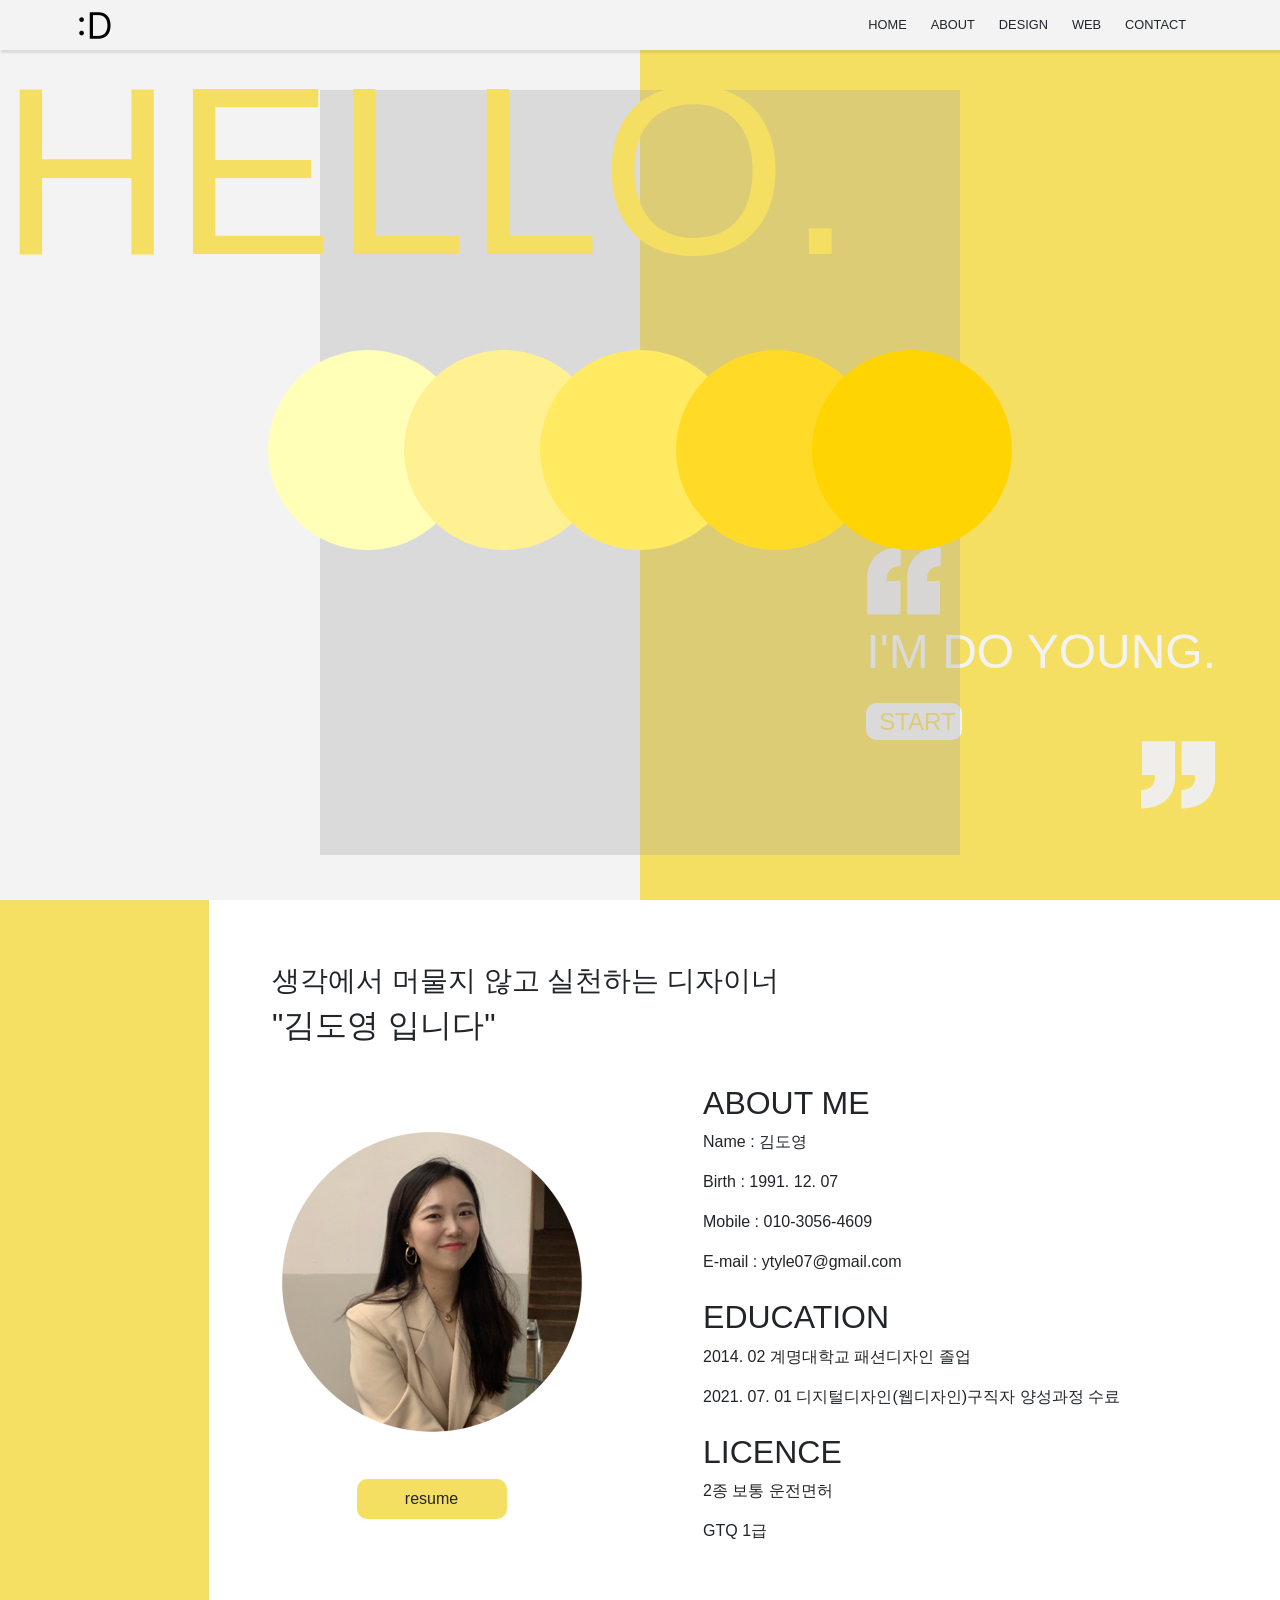
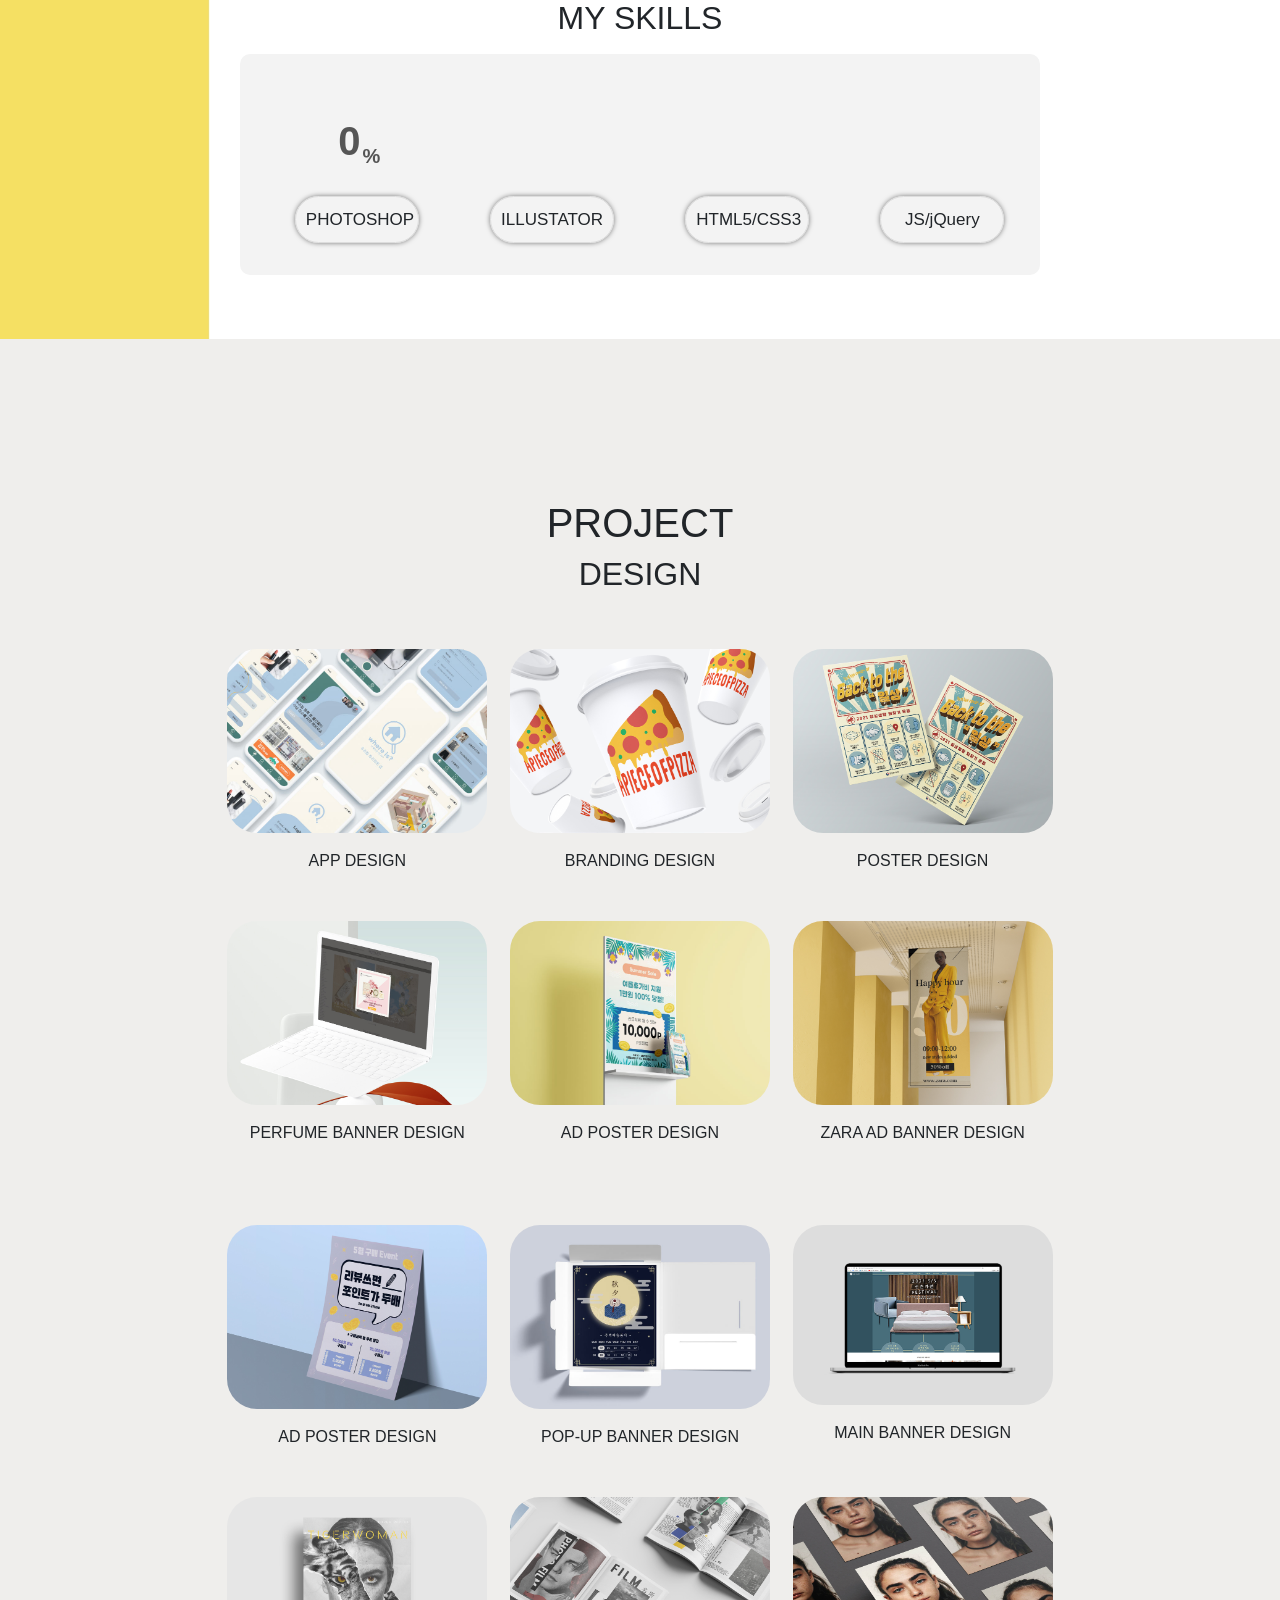
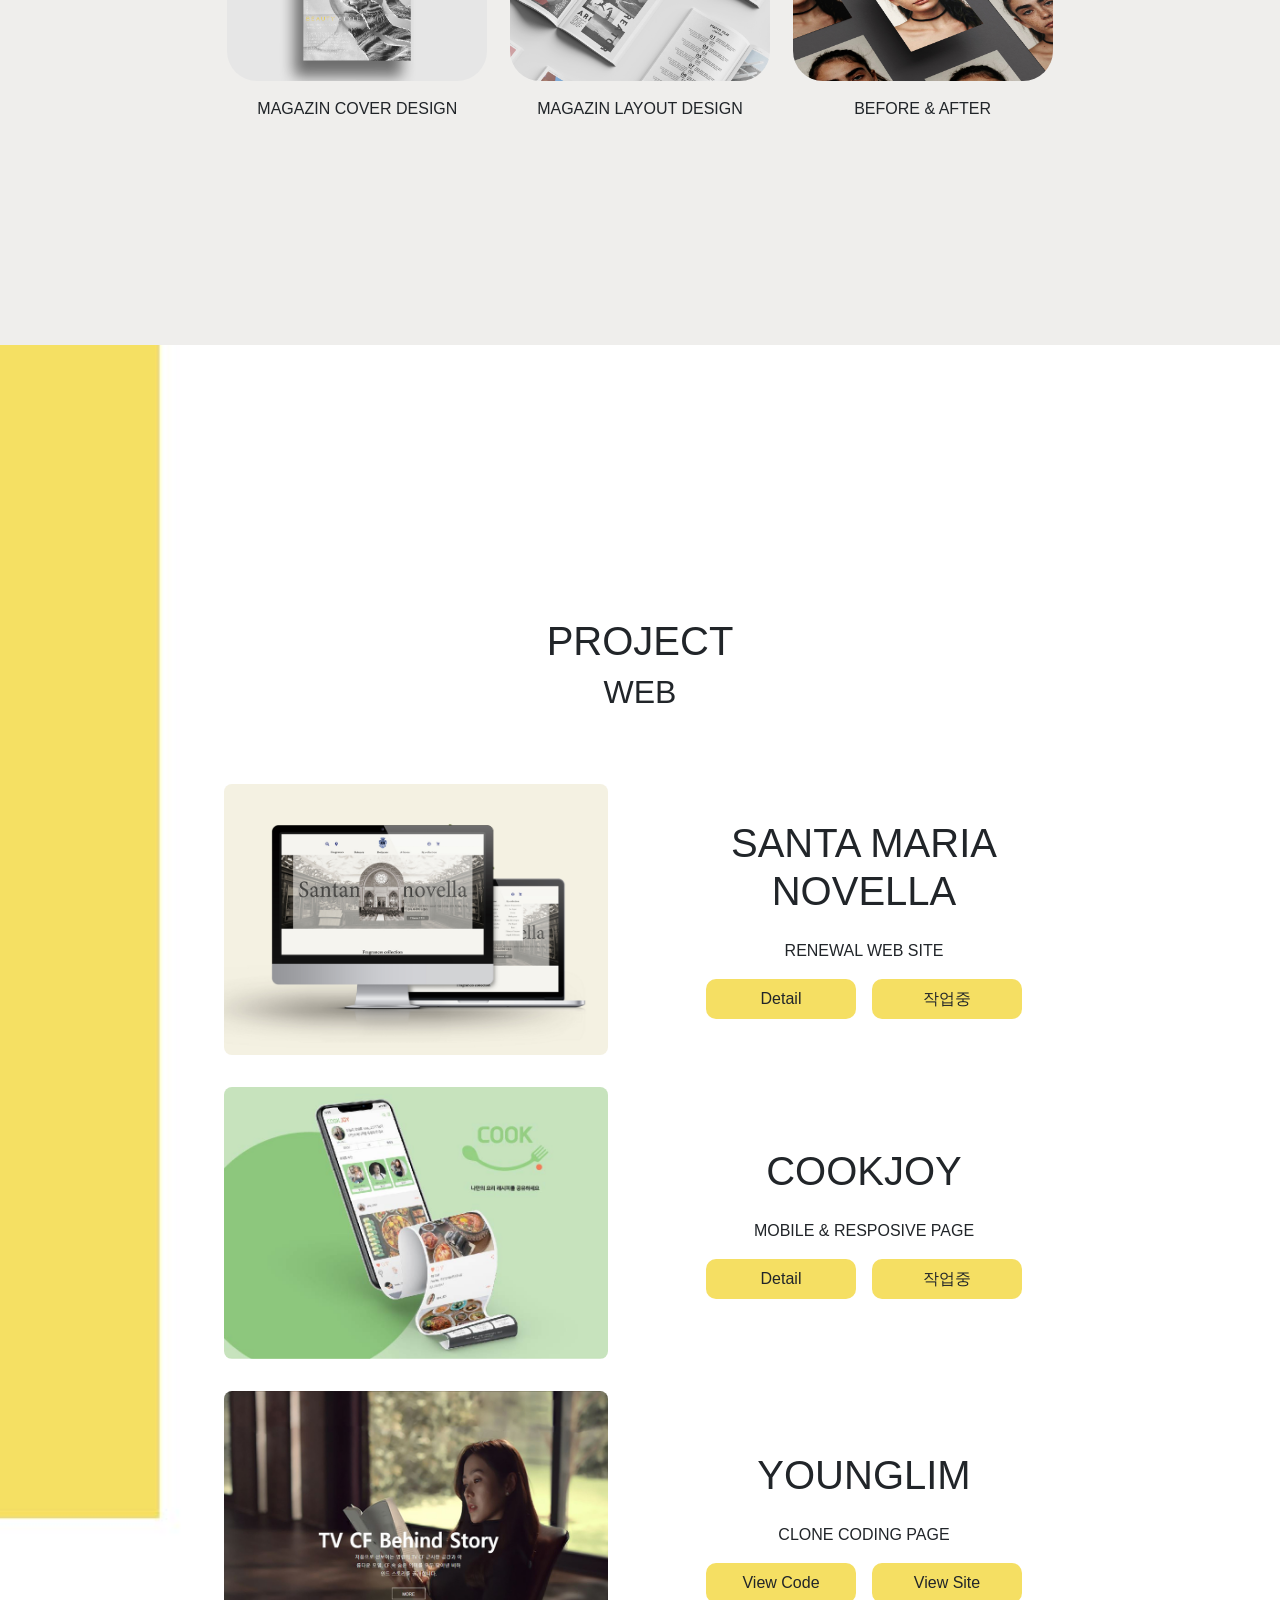
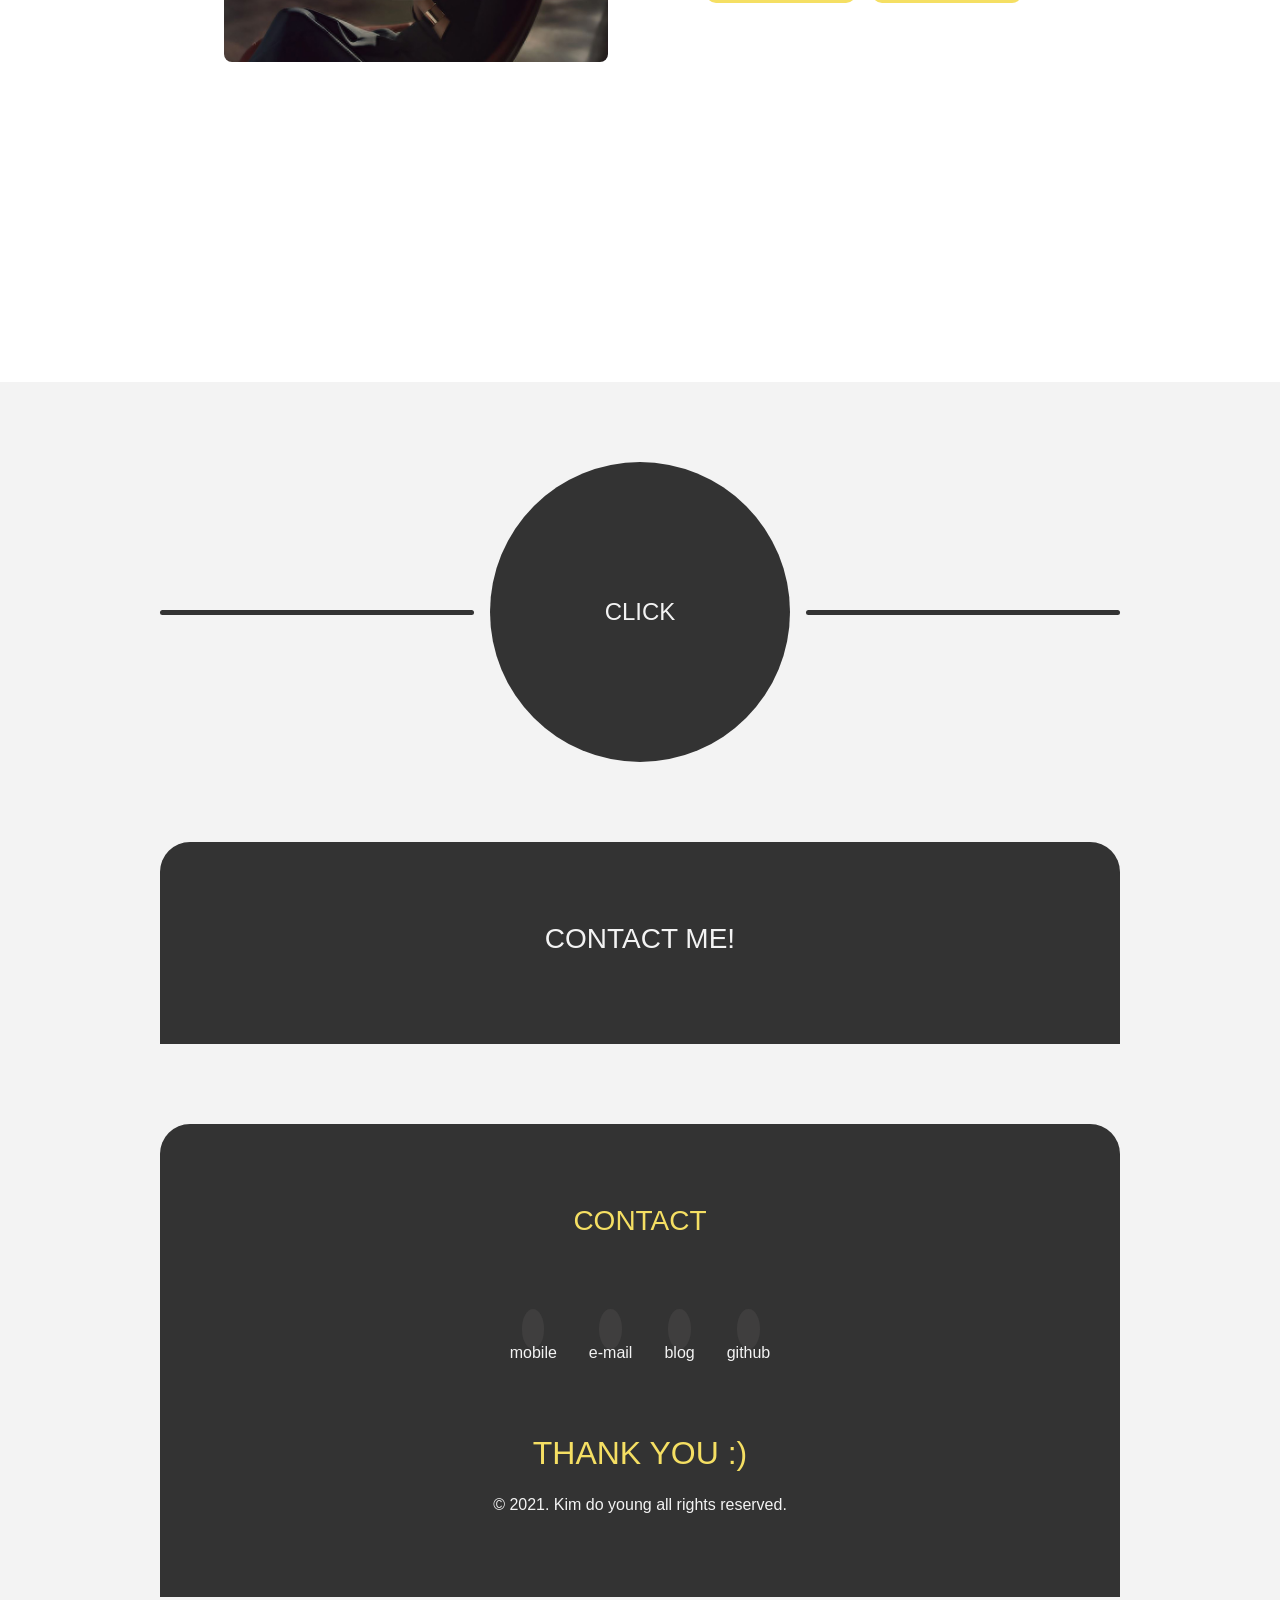
==== commit dc305aac: "0701" ====
--- a/index.html
+++ b/index.html
@@ -152,7 +152,7 @@
                     <div class="about-container__item">
                         <h2>EDUCATION</h2>
                         <p>2014. 02 계명대학교 패션디자인 졸업</p>
-                        <p>2021. 07. 01 디지털디자인(웹디자인)구직자 양성과정 수료예정</p>
+                        <p>2021. 07. 01 디지털디자인(웹디자인)구직자 양성과정 수료</p>
                     </div>
                     <div class="about-container__item">
                         <h2>LICENCE</h2>
--- a/css/style.css
+++ b/css/style.css
@@ -44,7 +44,7 @@
 .l-col-2-6 { width: 33.33333333333%; }
 .l-col-3-6 { width: 50%; }
 .l-col-4-6 { width: 66.66666666667%; }
-.l-col-5-6 { width: 483.33333333333%; }
+.l-col-5-6 { width: 83.33333333333%; }
 .l-col-6-6 { width: 100%; }
 
 
--- a/css/responsive.css
+++ b/css/responsive.css
@@ -5,7 +5,7 @@
     .l-col-tablet-2-6 { width: 33.33333333333%; }
     .l-col-tablet-3-6 { width: 50%; }
     .l-col-tablet-4-6 { width: 66.66666666667%; }
-    .l-col-tablet-5-6 { width: 483.33333333333%; }
+    .l-col-tablet-5-6 { width: 83.33333333333%; }
     .l-col-tablet-6-6 { width: 100%; }
     
     /* header */
@@ -142,7 +142,7 @@
     .l-col-mobile-2-6 { width: 33.33333333333%; }
     .l-col-mobile-3-6 { width: 50%; }
     .l-col-mobile-4-6 { width: 66.66666666667%; }
-    .l-col-mobile-5-6 { width: 483.33333333333%; }
+    .l-col-mobile-5-6 { width: 83.33333333333%; }
     .l-col-mobile-6-6 { width: 100%; }  
     
     /* home */
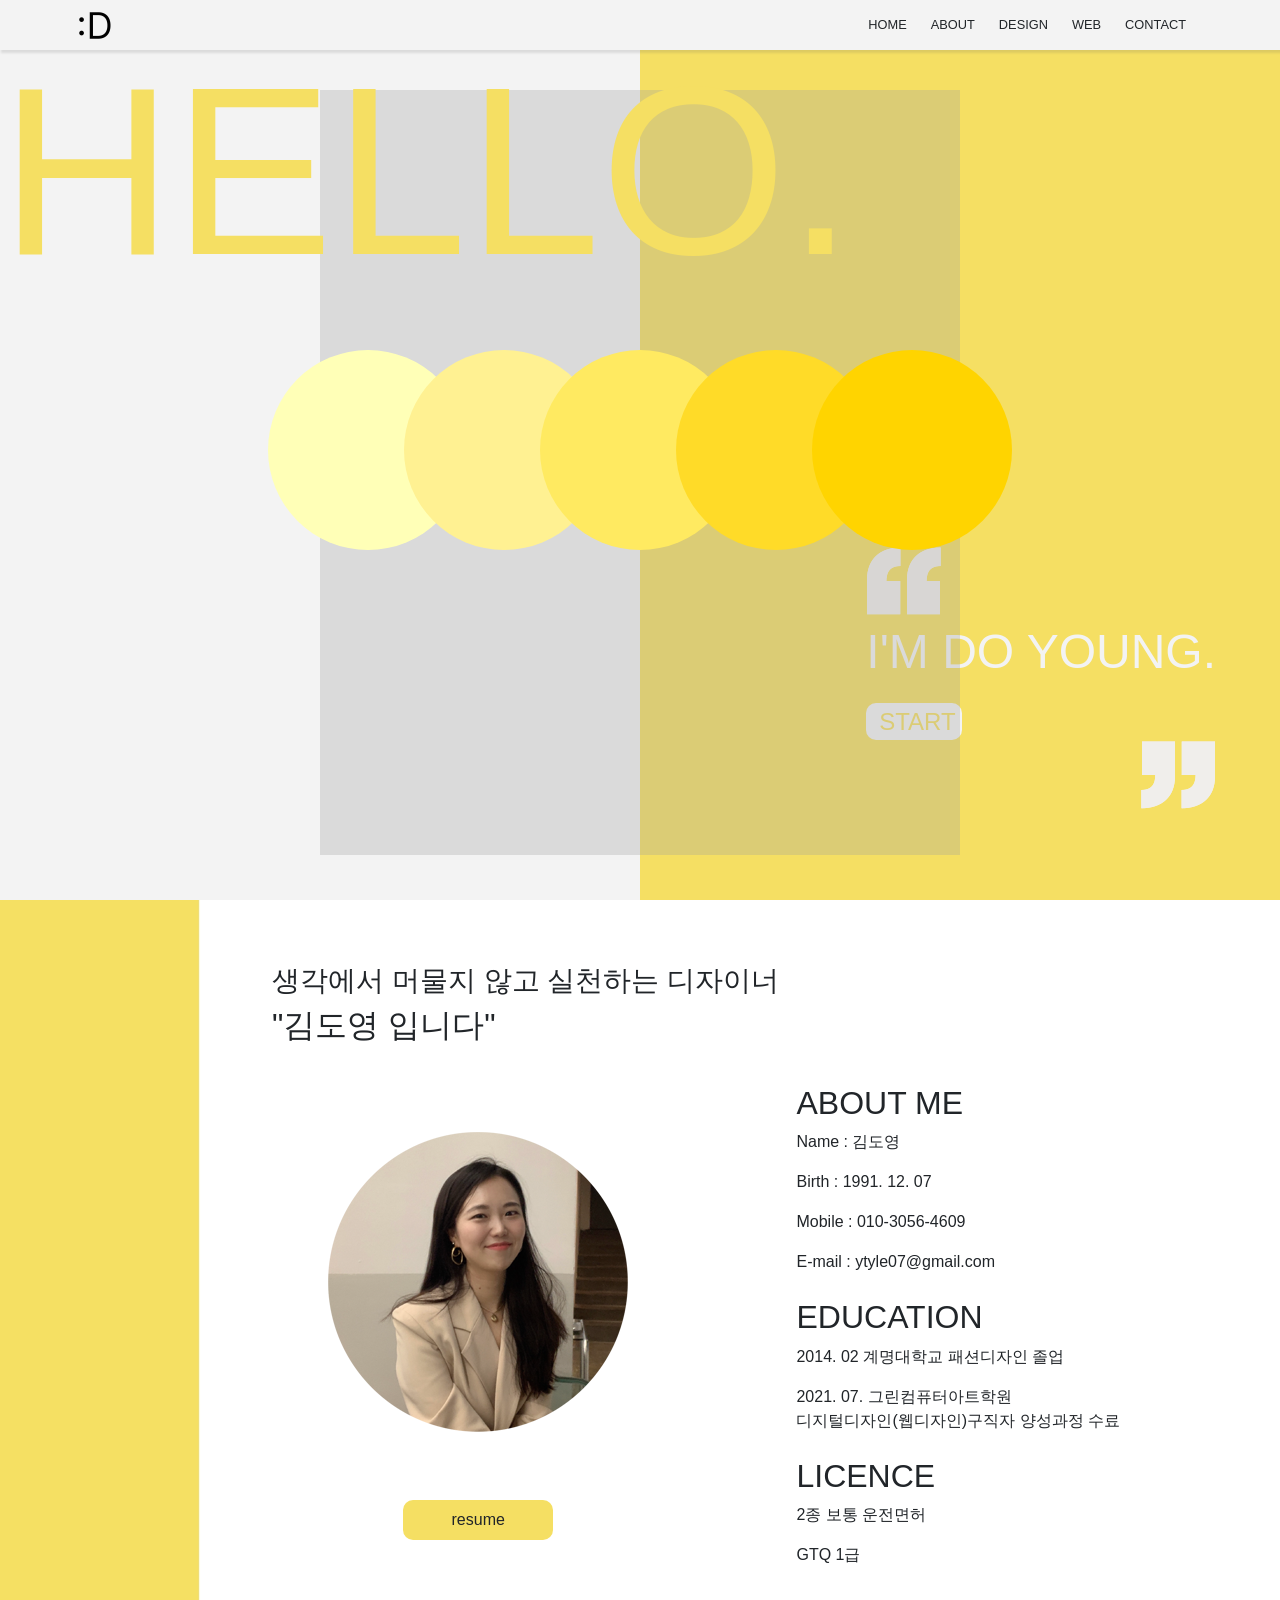
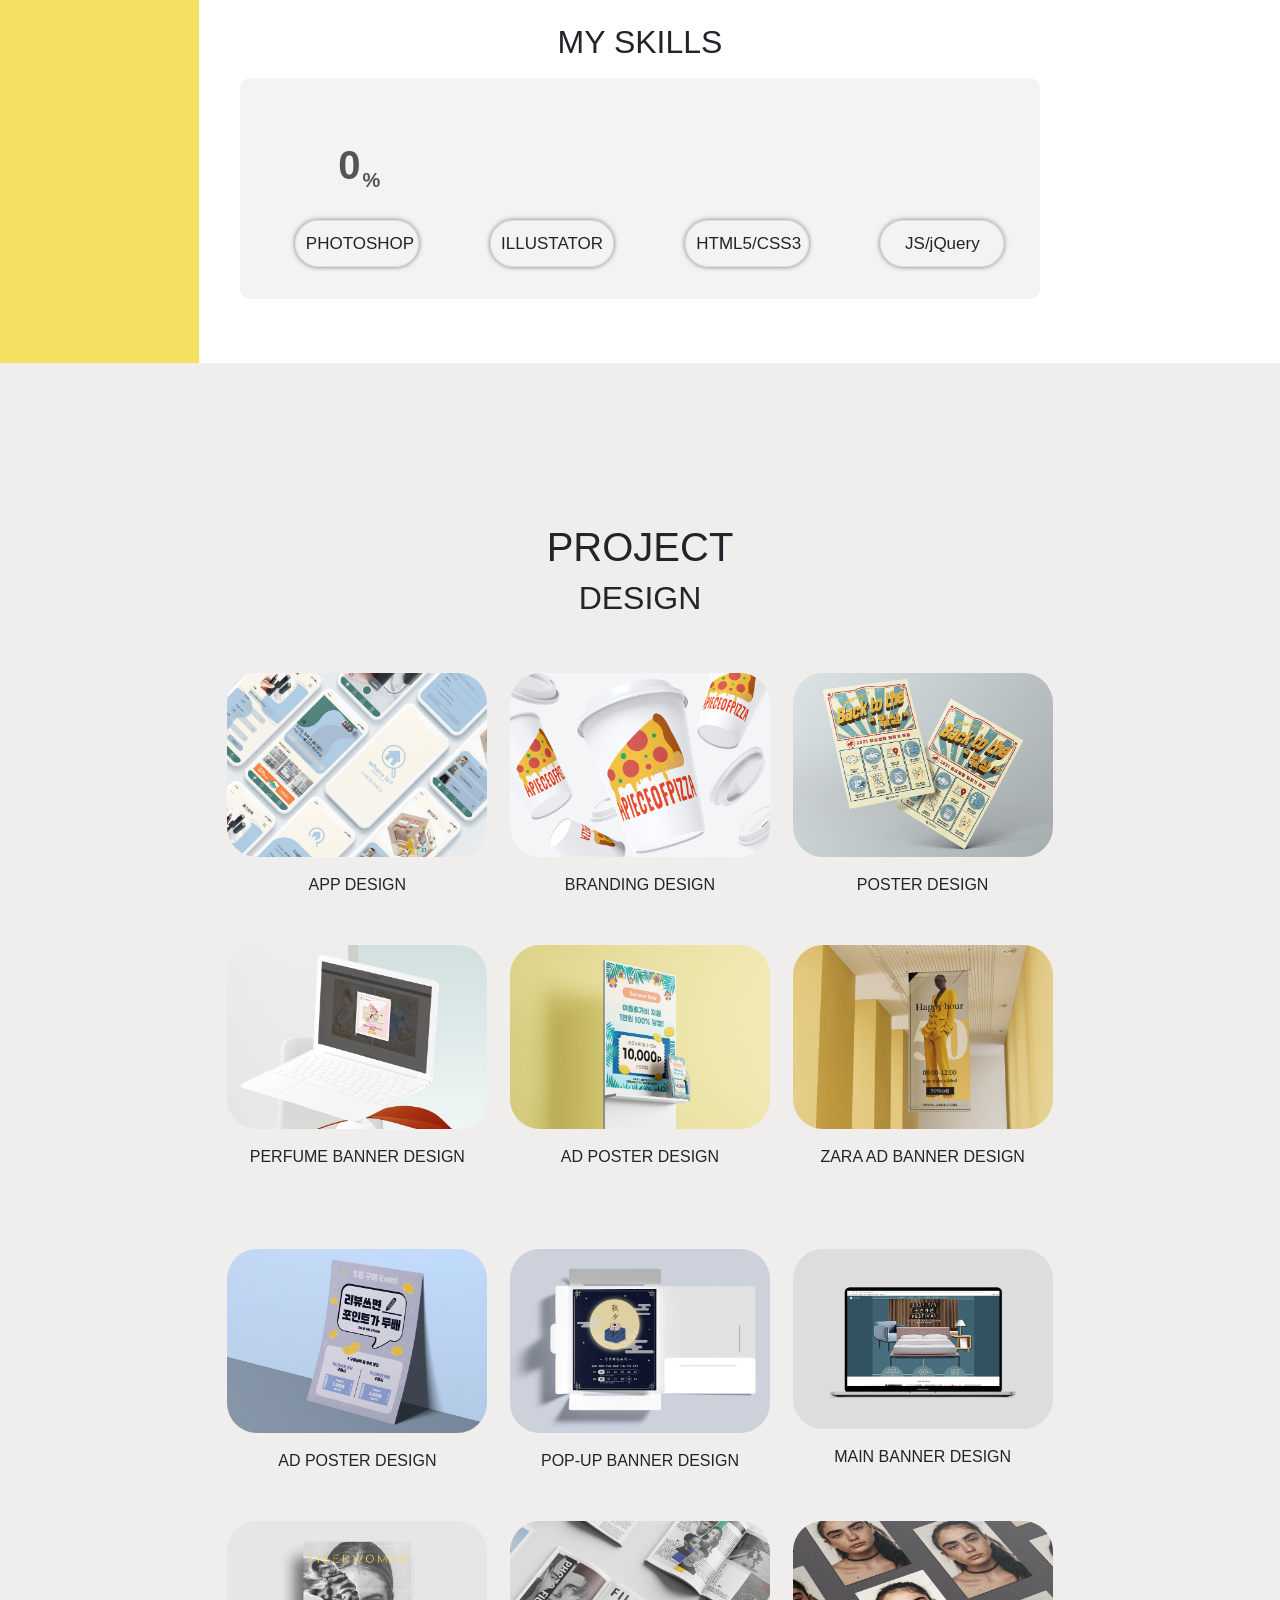
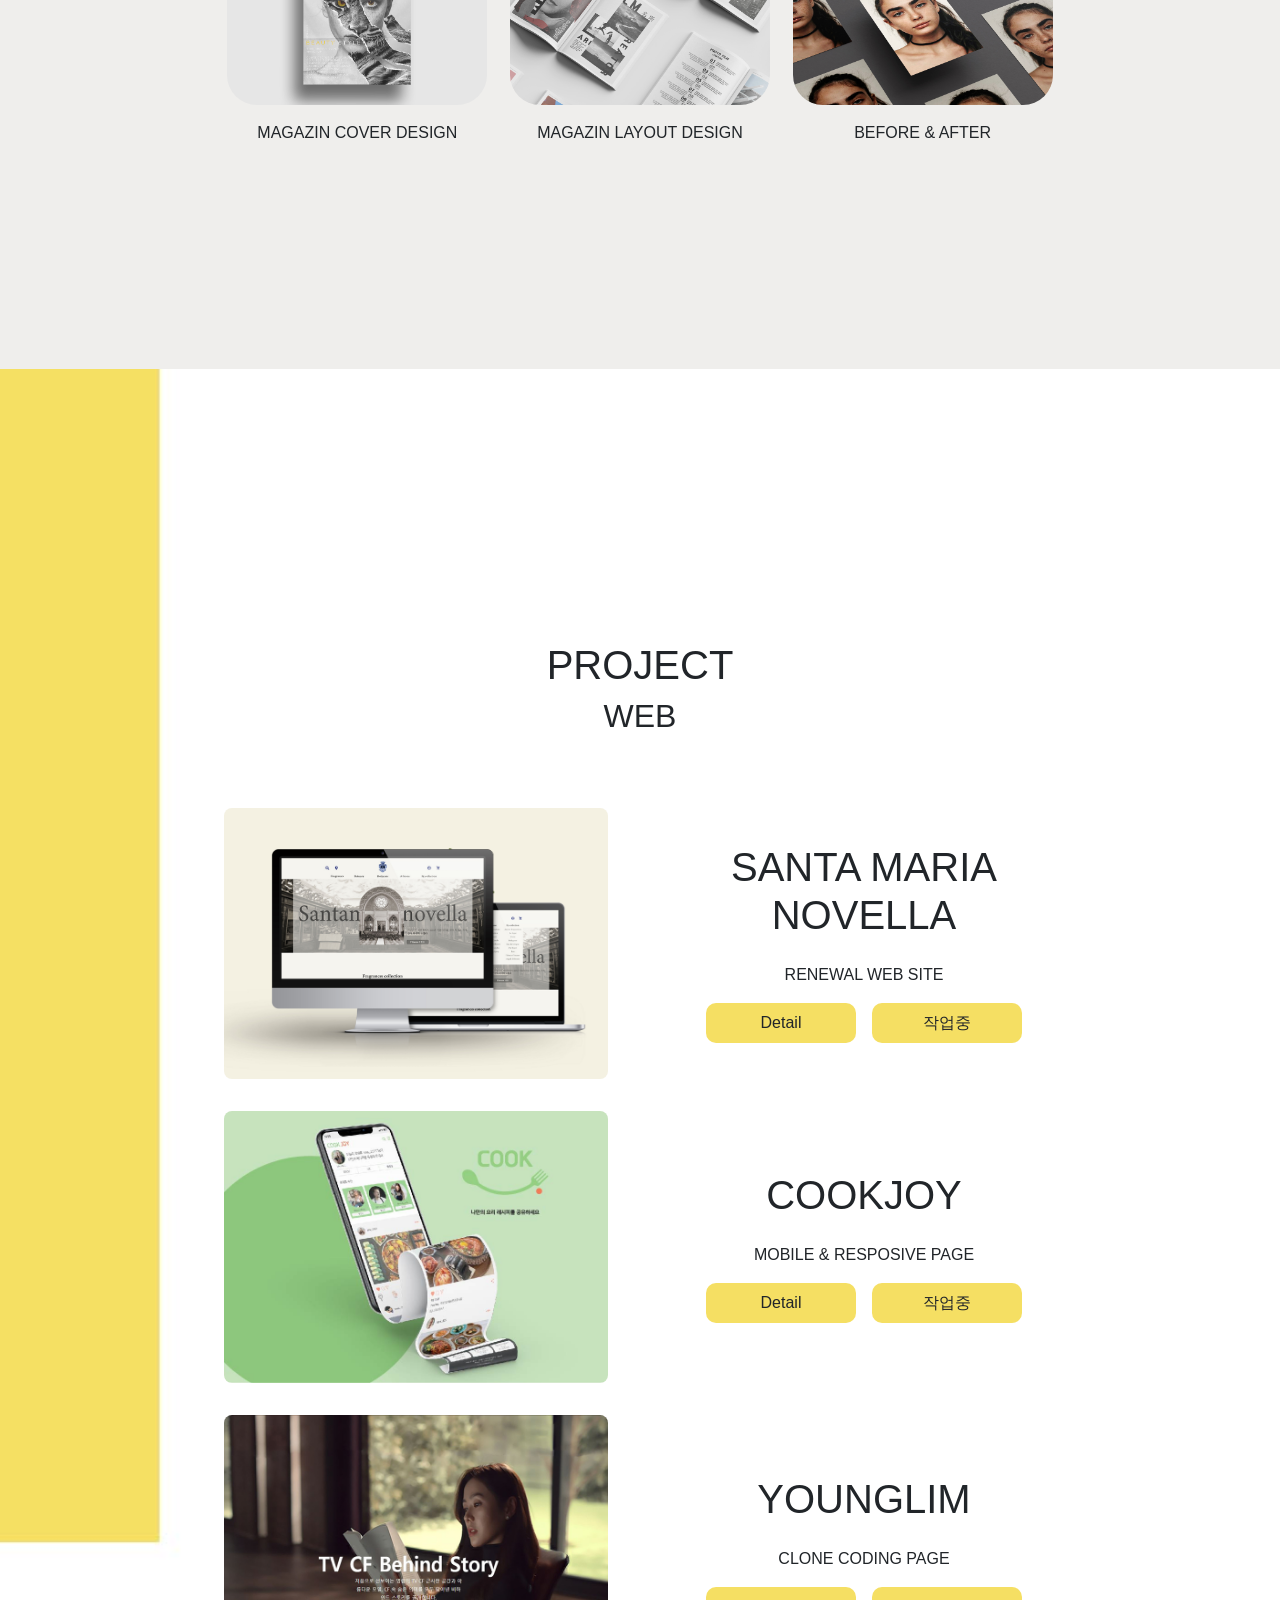
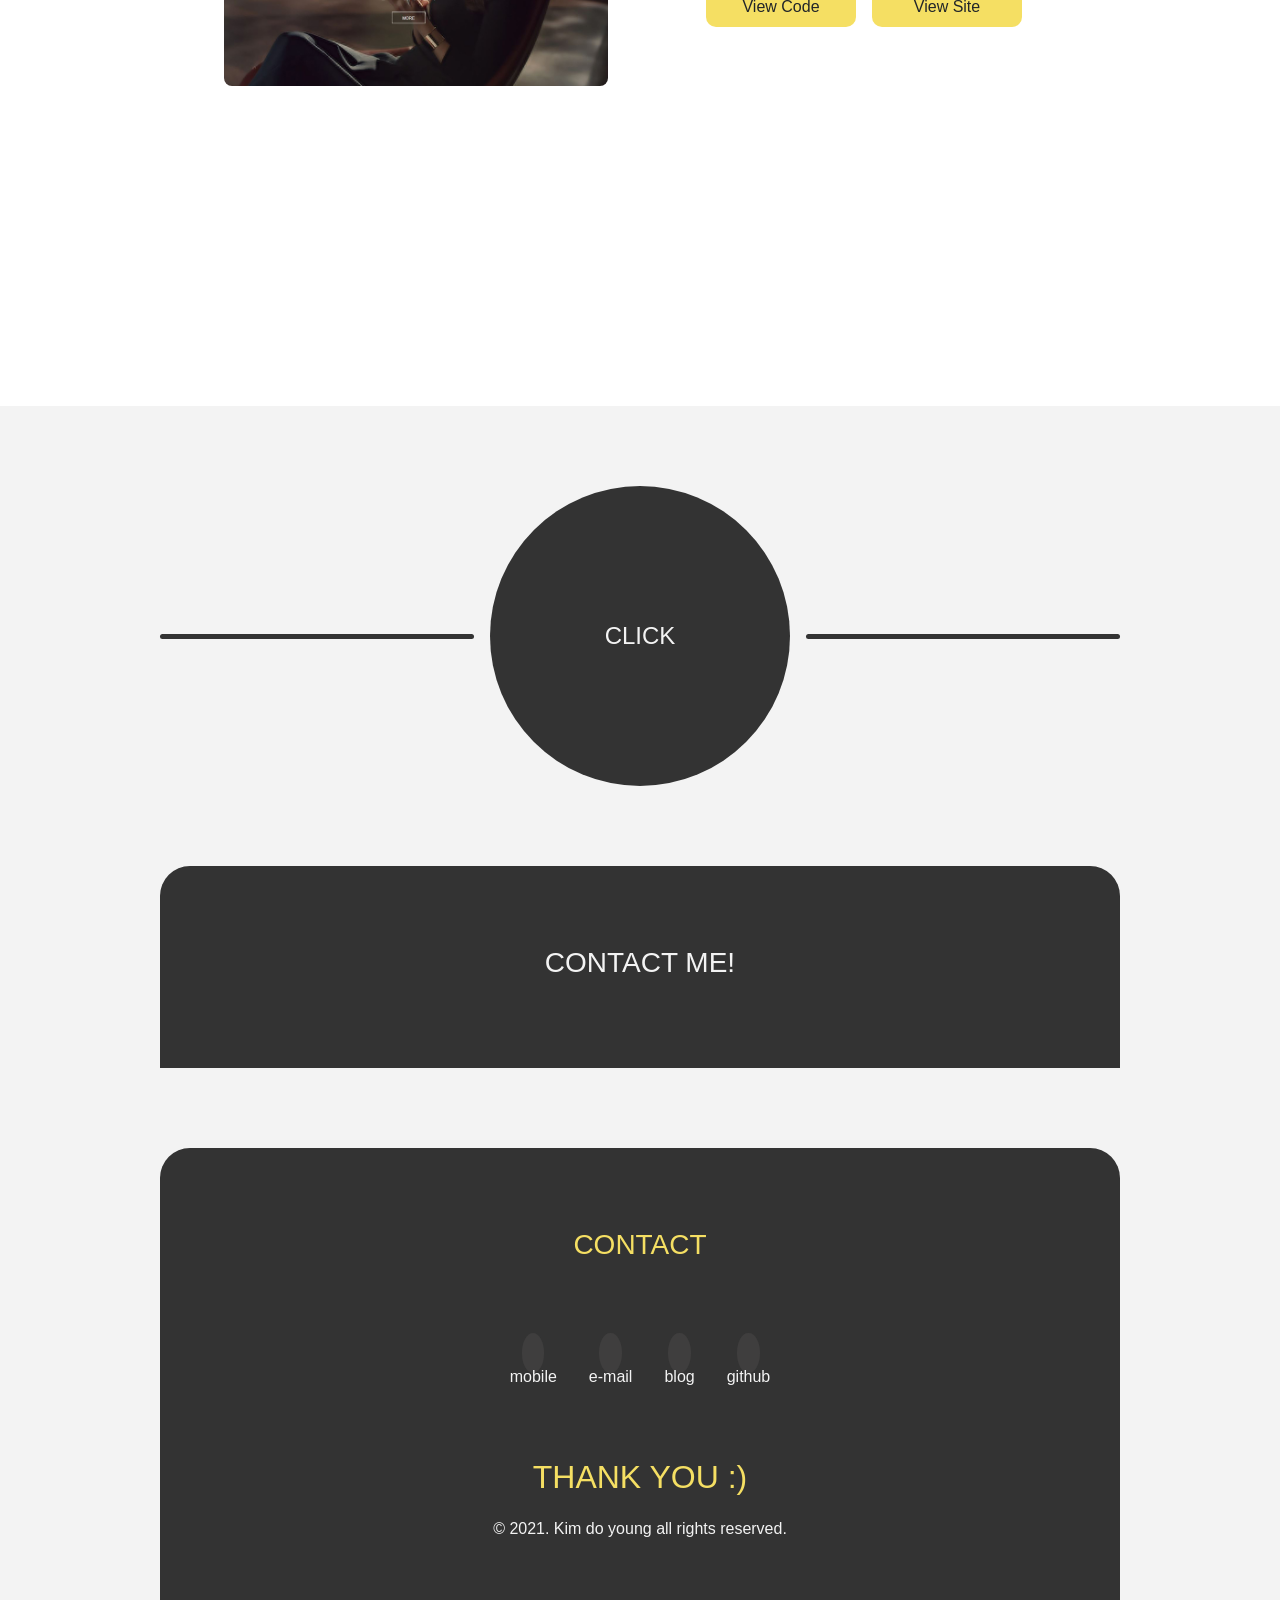
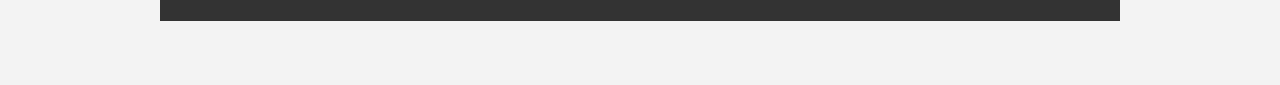
==== commit df6d92e3: "0701프로필수정" ====
--- a/index.html
+++ b/index.html
@@ -152,7 +152,8 @@
                     <div class="about-container__item">
                         <h2>EDUCATION</h2>
                         <p>2014. 02 계명대학교 패션디자인 졸업</p>
-                        <p>2021. 07. 01 디지털디자인(웹디자인)구직자 양성과정 수료</p>
+                        <p>2021. 07. 그린컴퓨터아트학원
+                            <br> 디지털디자인(웹디자인)구직자 양성과정 수료</p>
                     </div>
                     <div class="about-container__item">
                         <h2>LICENCE</h2>
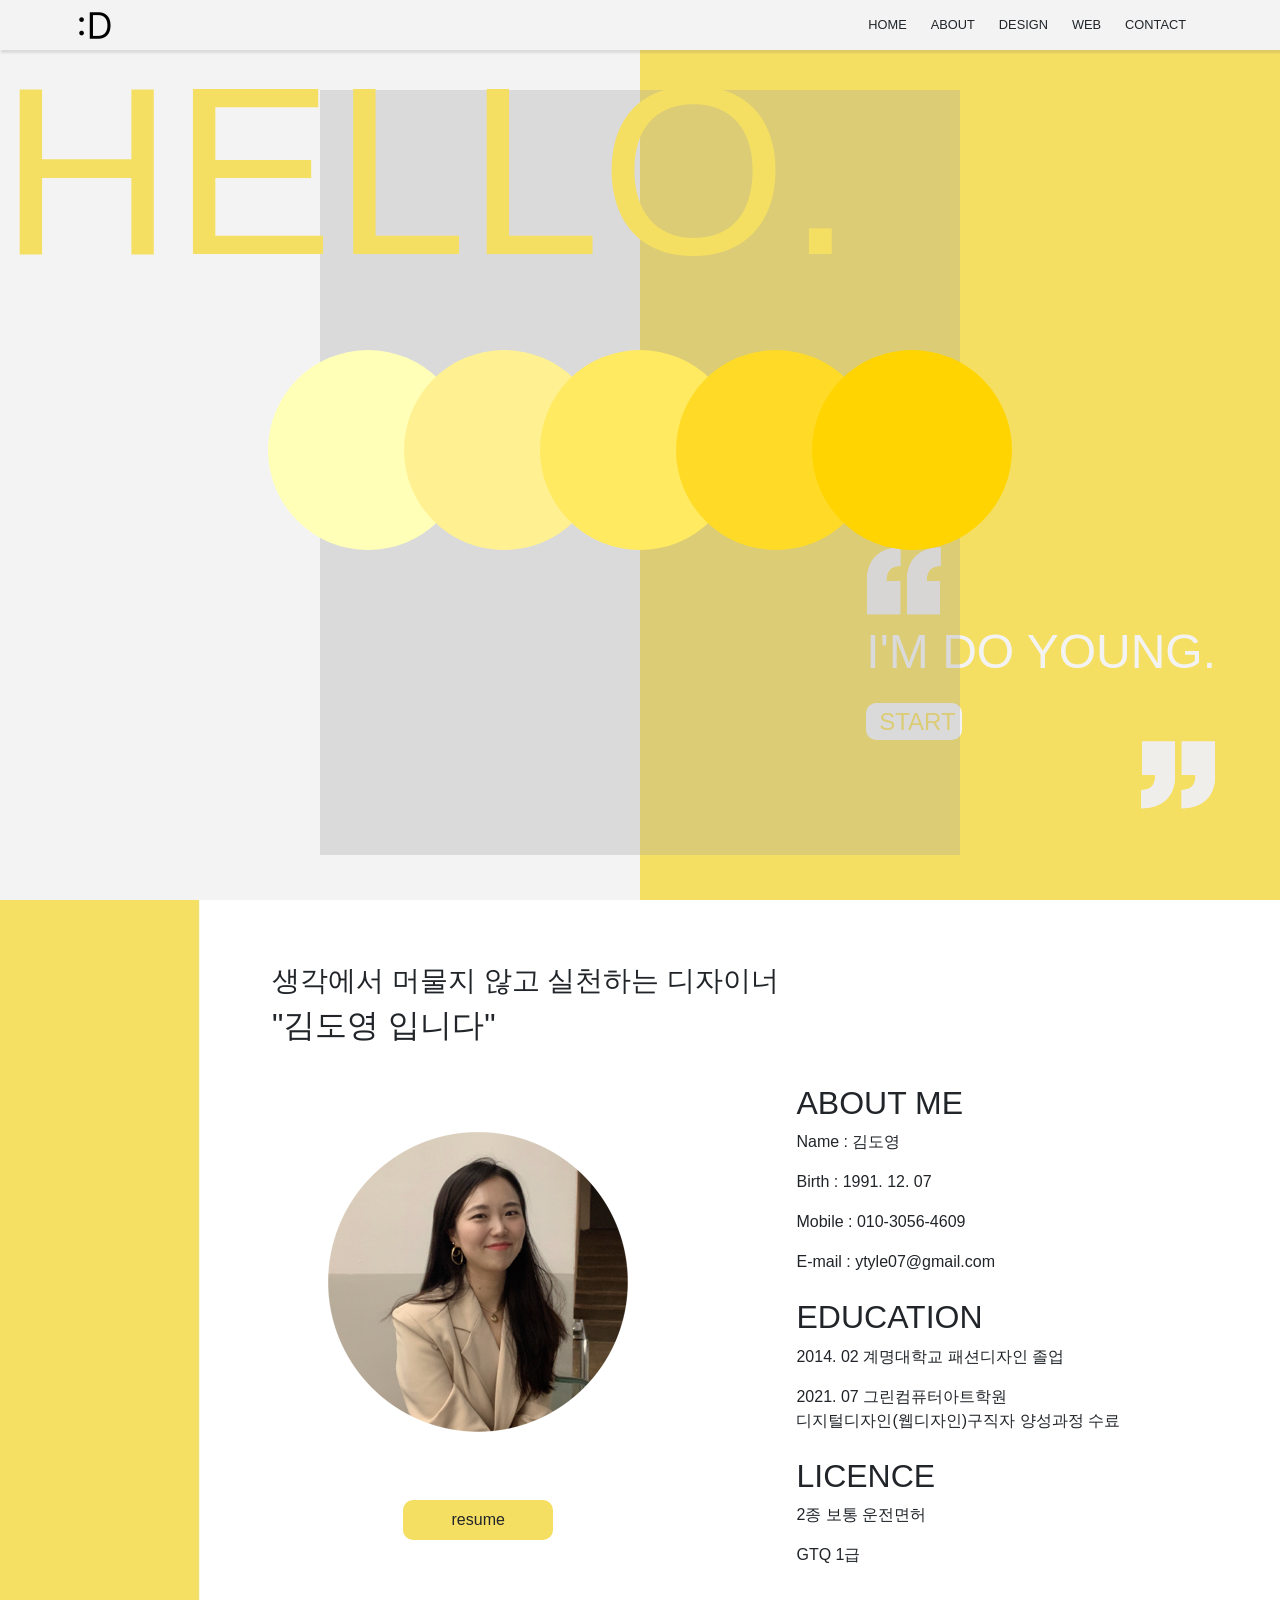
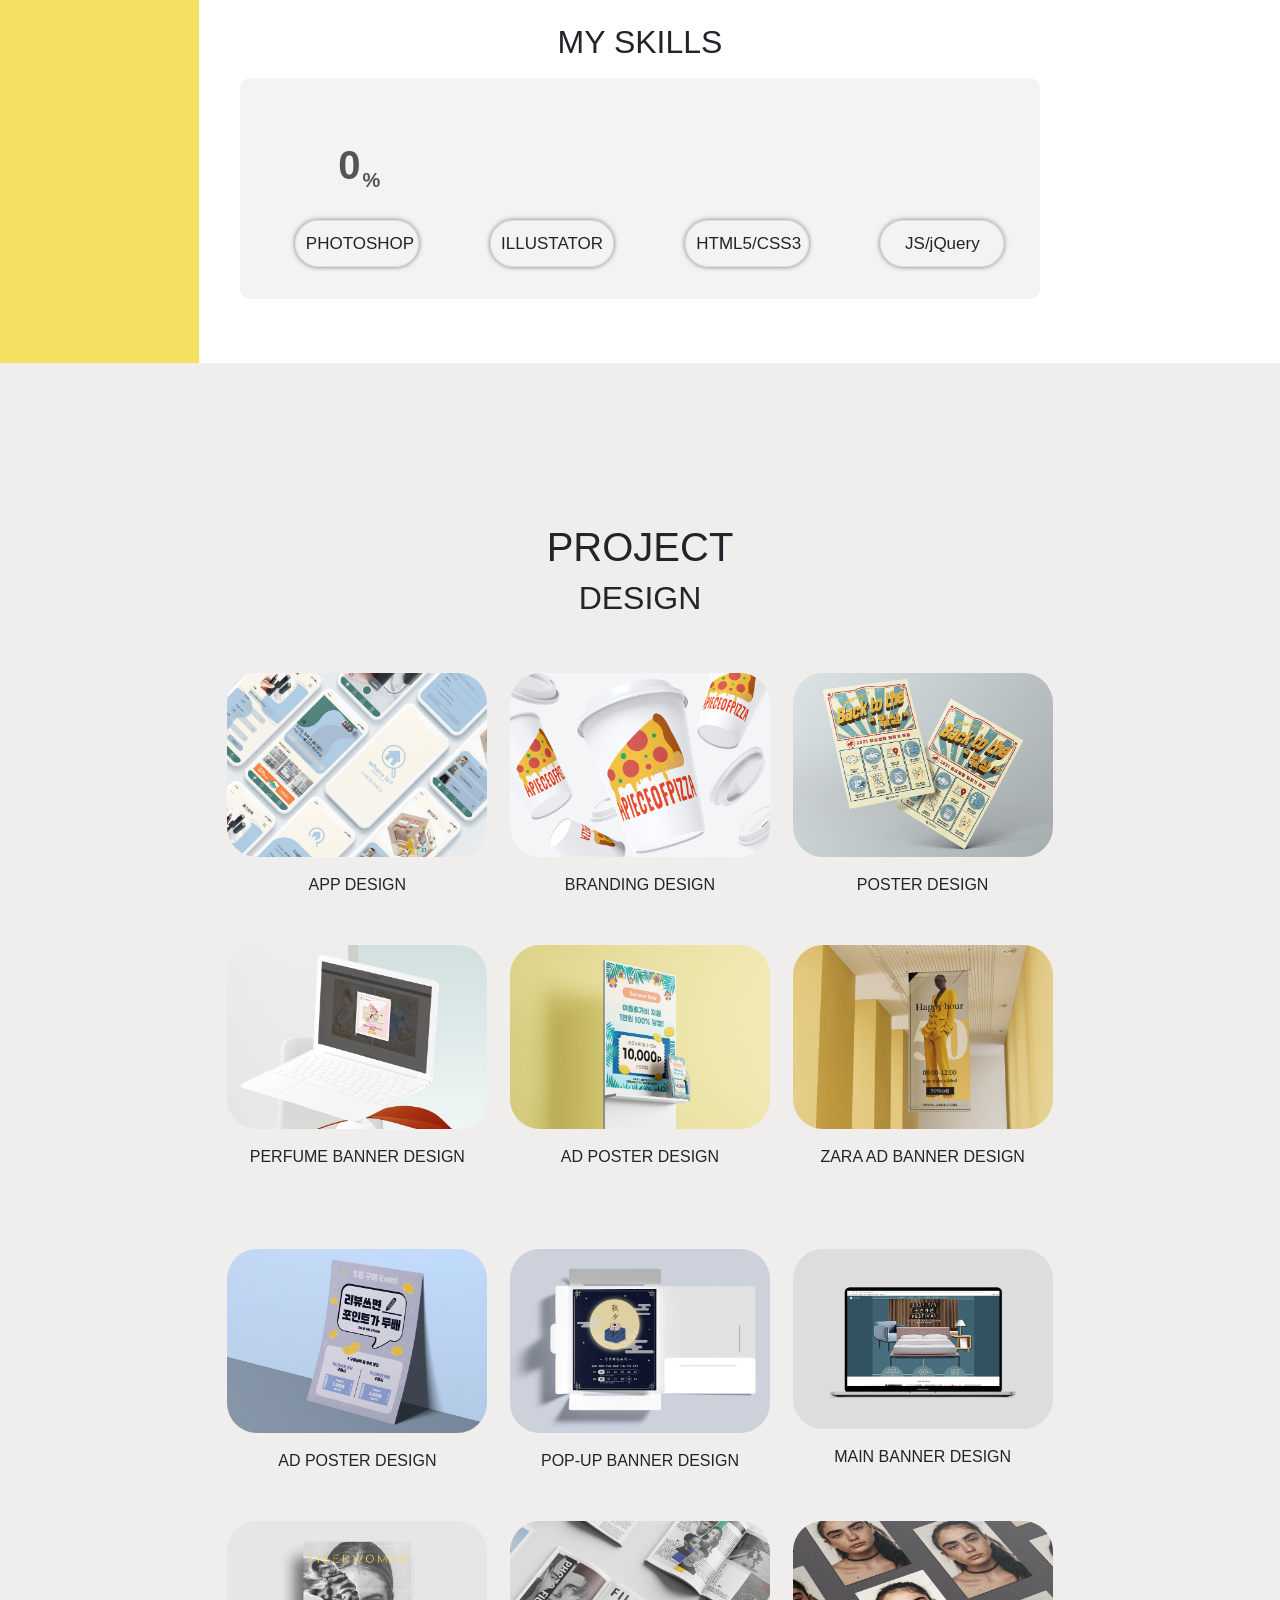
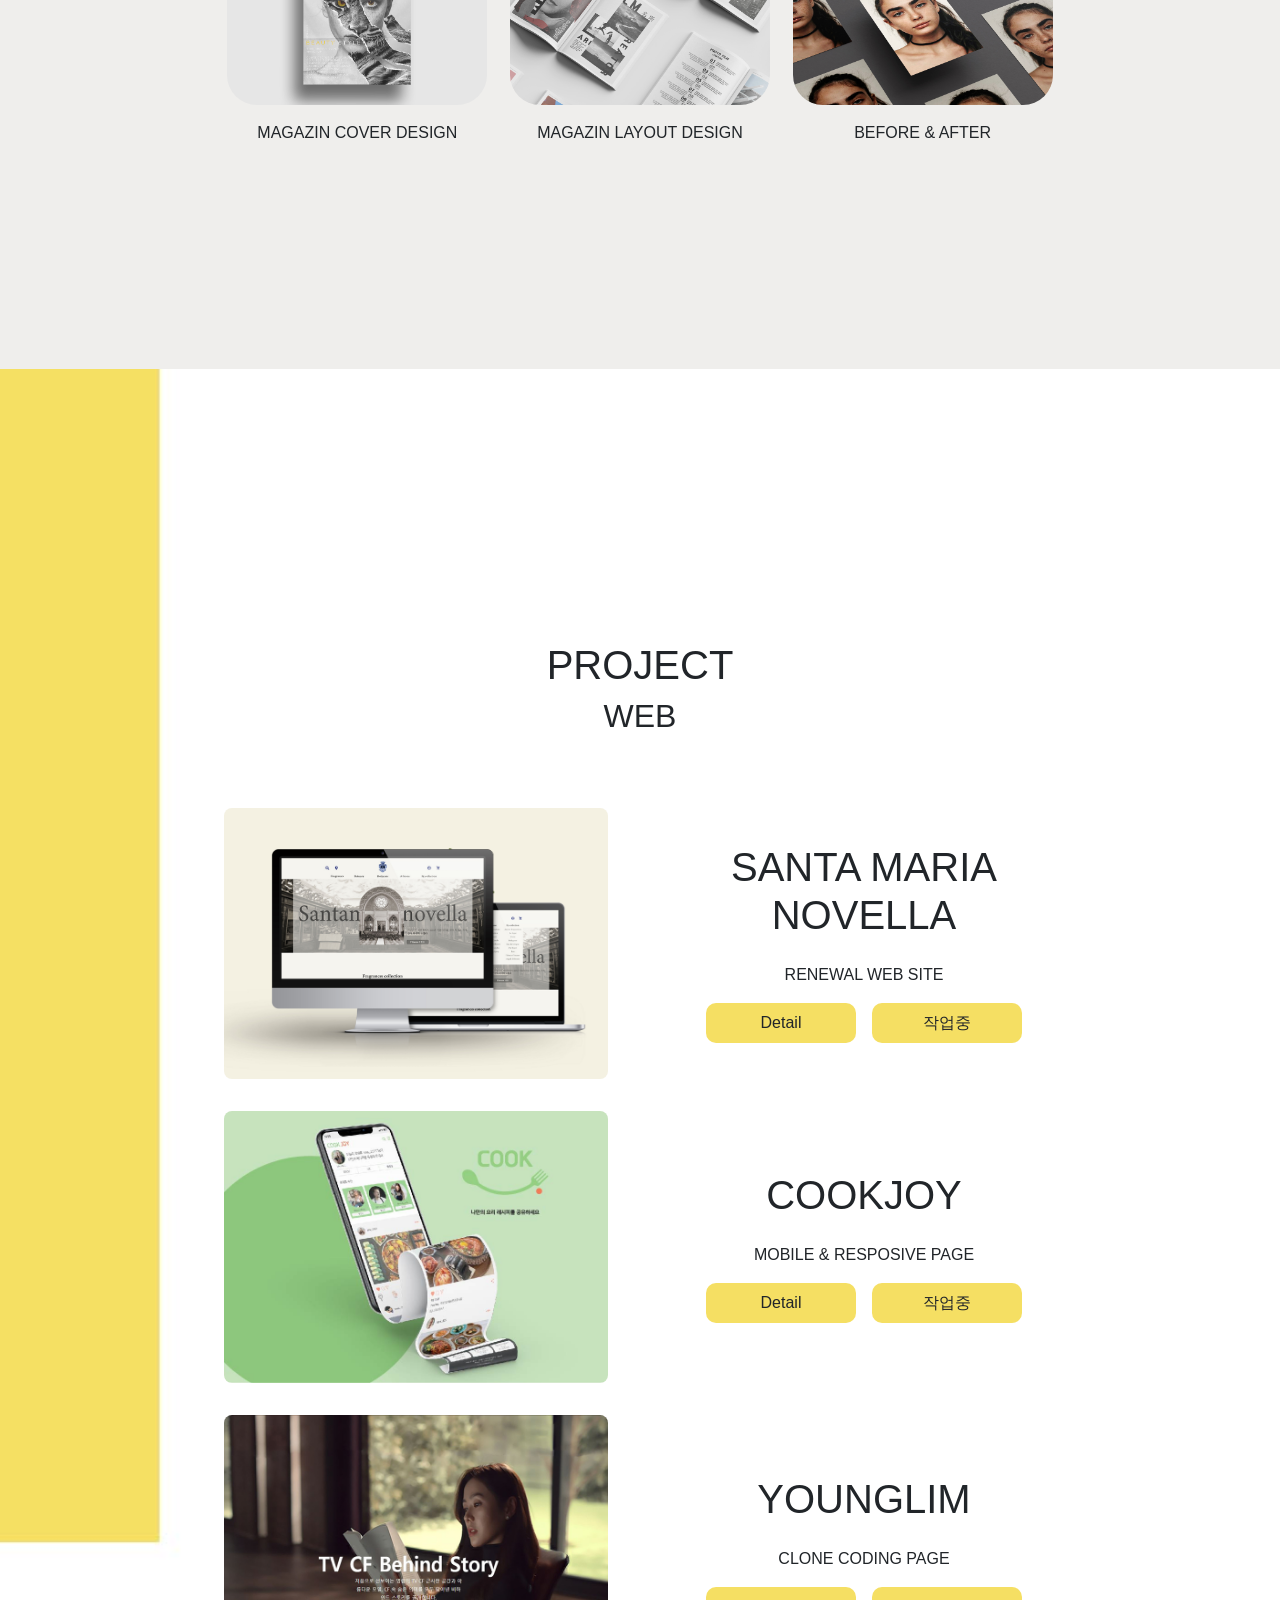
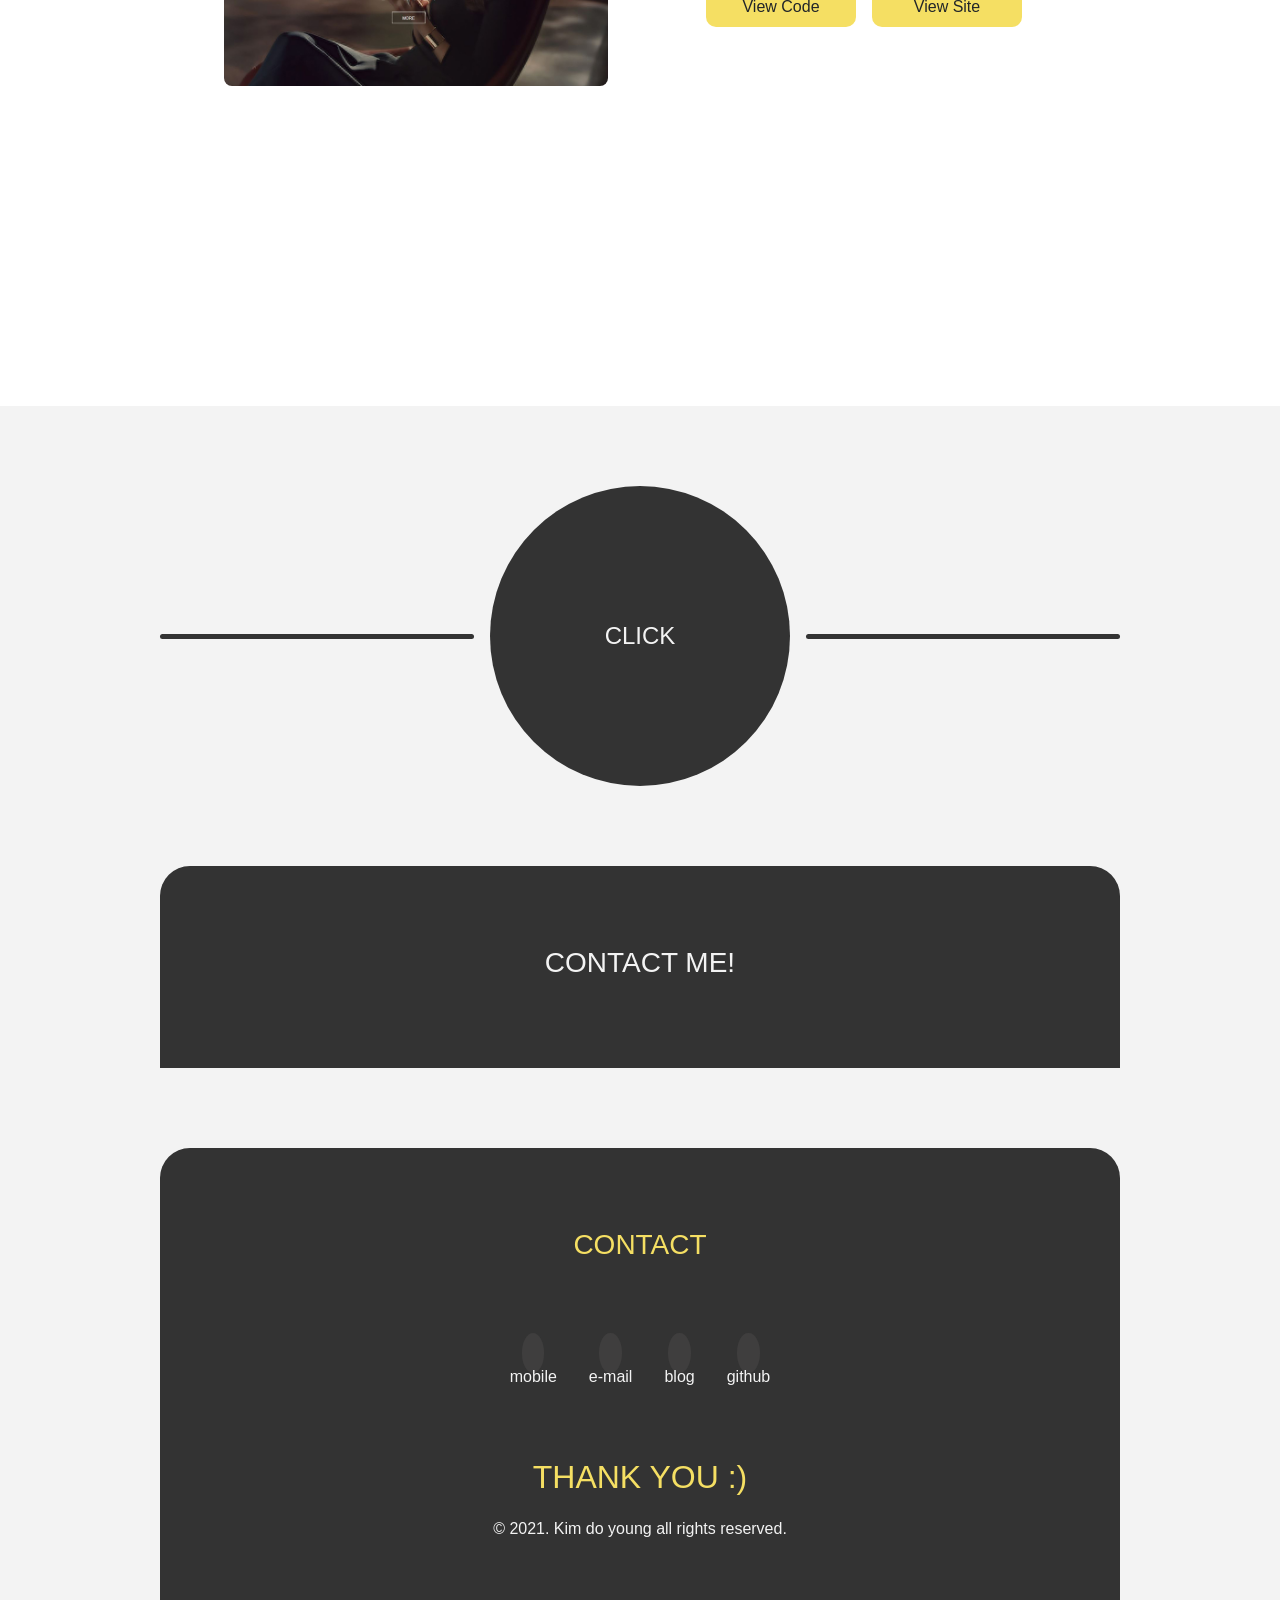
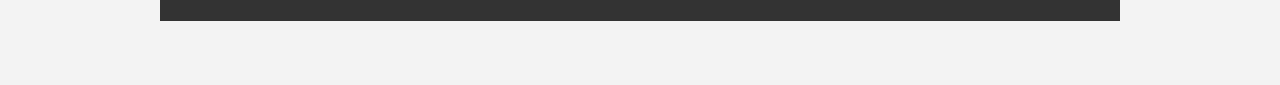
==== commit ebf482a8: "0701" ====
--- a/index.html
+++ b/index.html
@@ -152,7 +152,7 @@
                     <div class="about-container__item">
                         <h2>EDUCATION</h2>
                         <p>2014. 02 계명대학교 패션디자인 졸업</p>
-                        <p>2021. 07. 그린컴퓨터아트학원
+                        <p>2021. 07 그린컴퓨터아트학원
                             <br> 디지털디자인(웹디자인)구직자 양성과정 수료</p>
                     </div>
                     <div class="about-container__item">
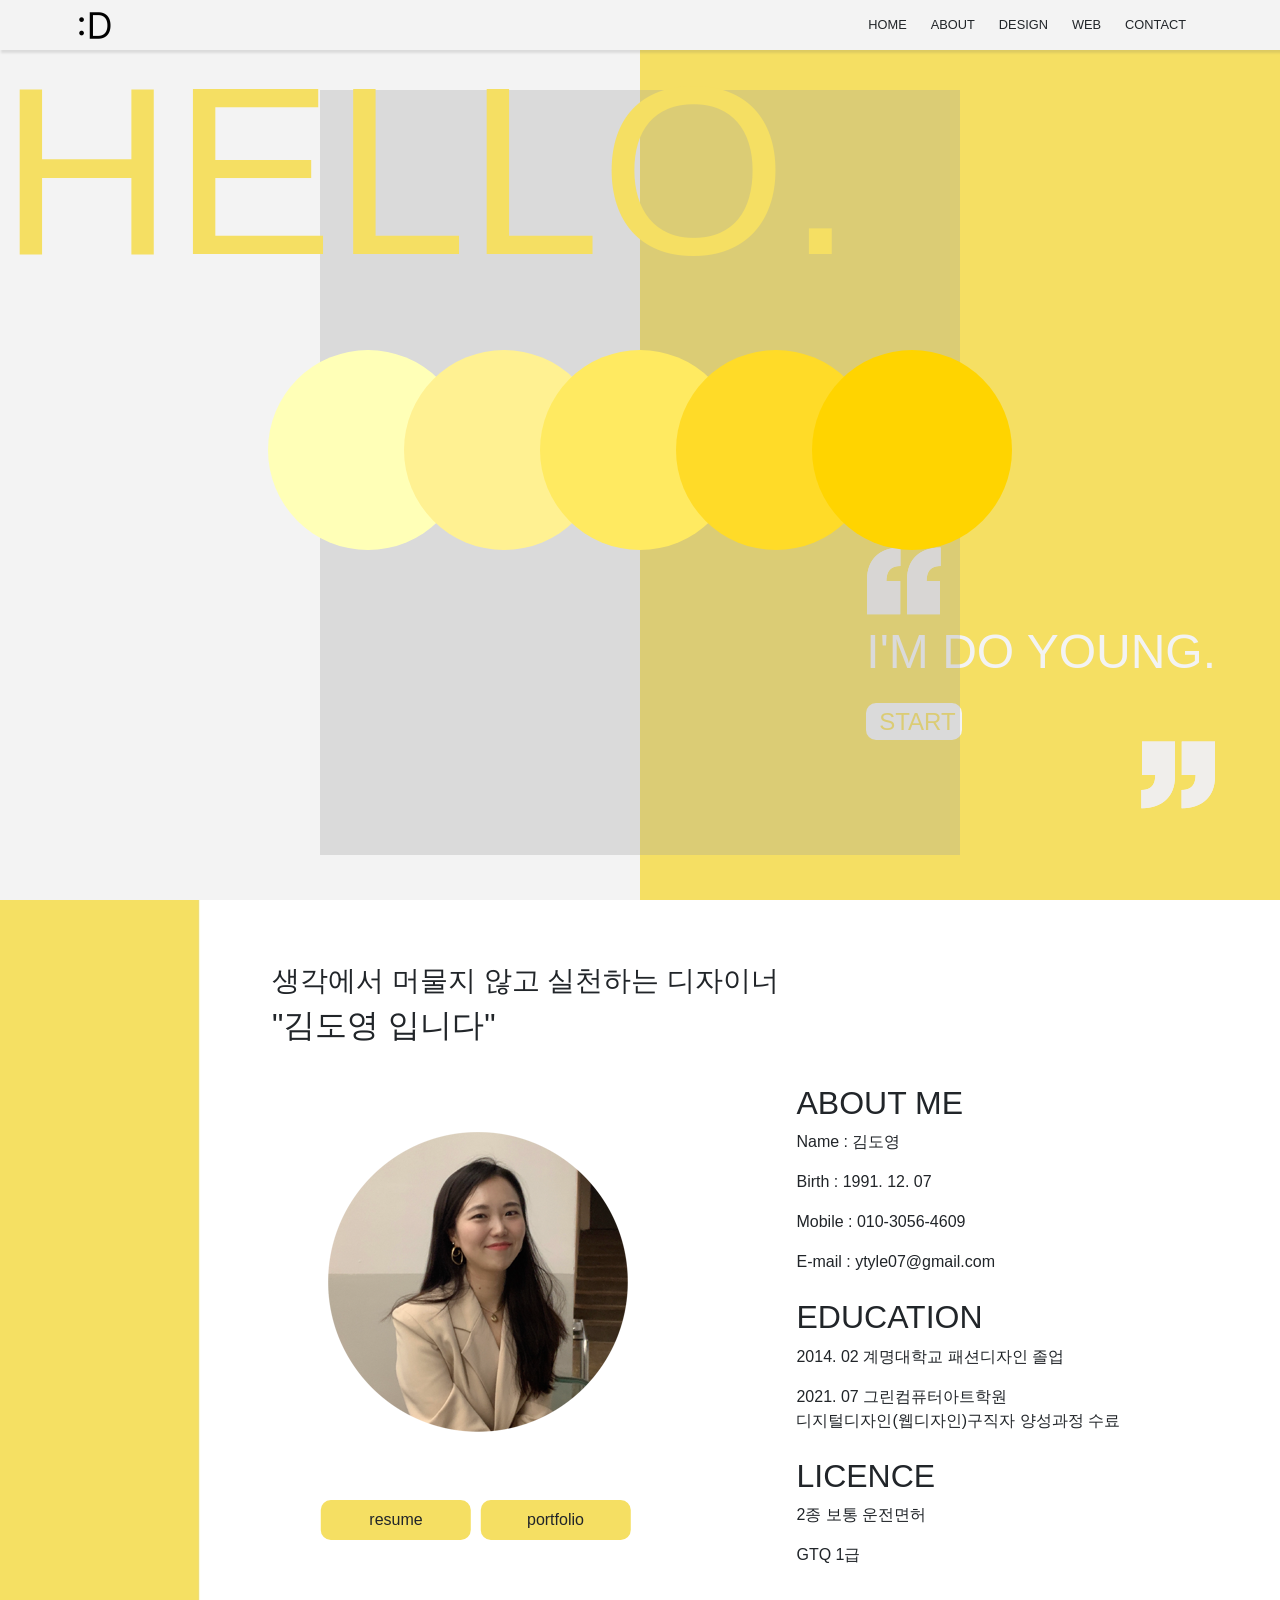
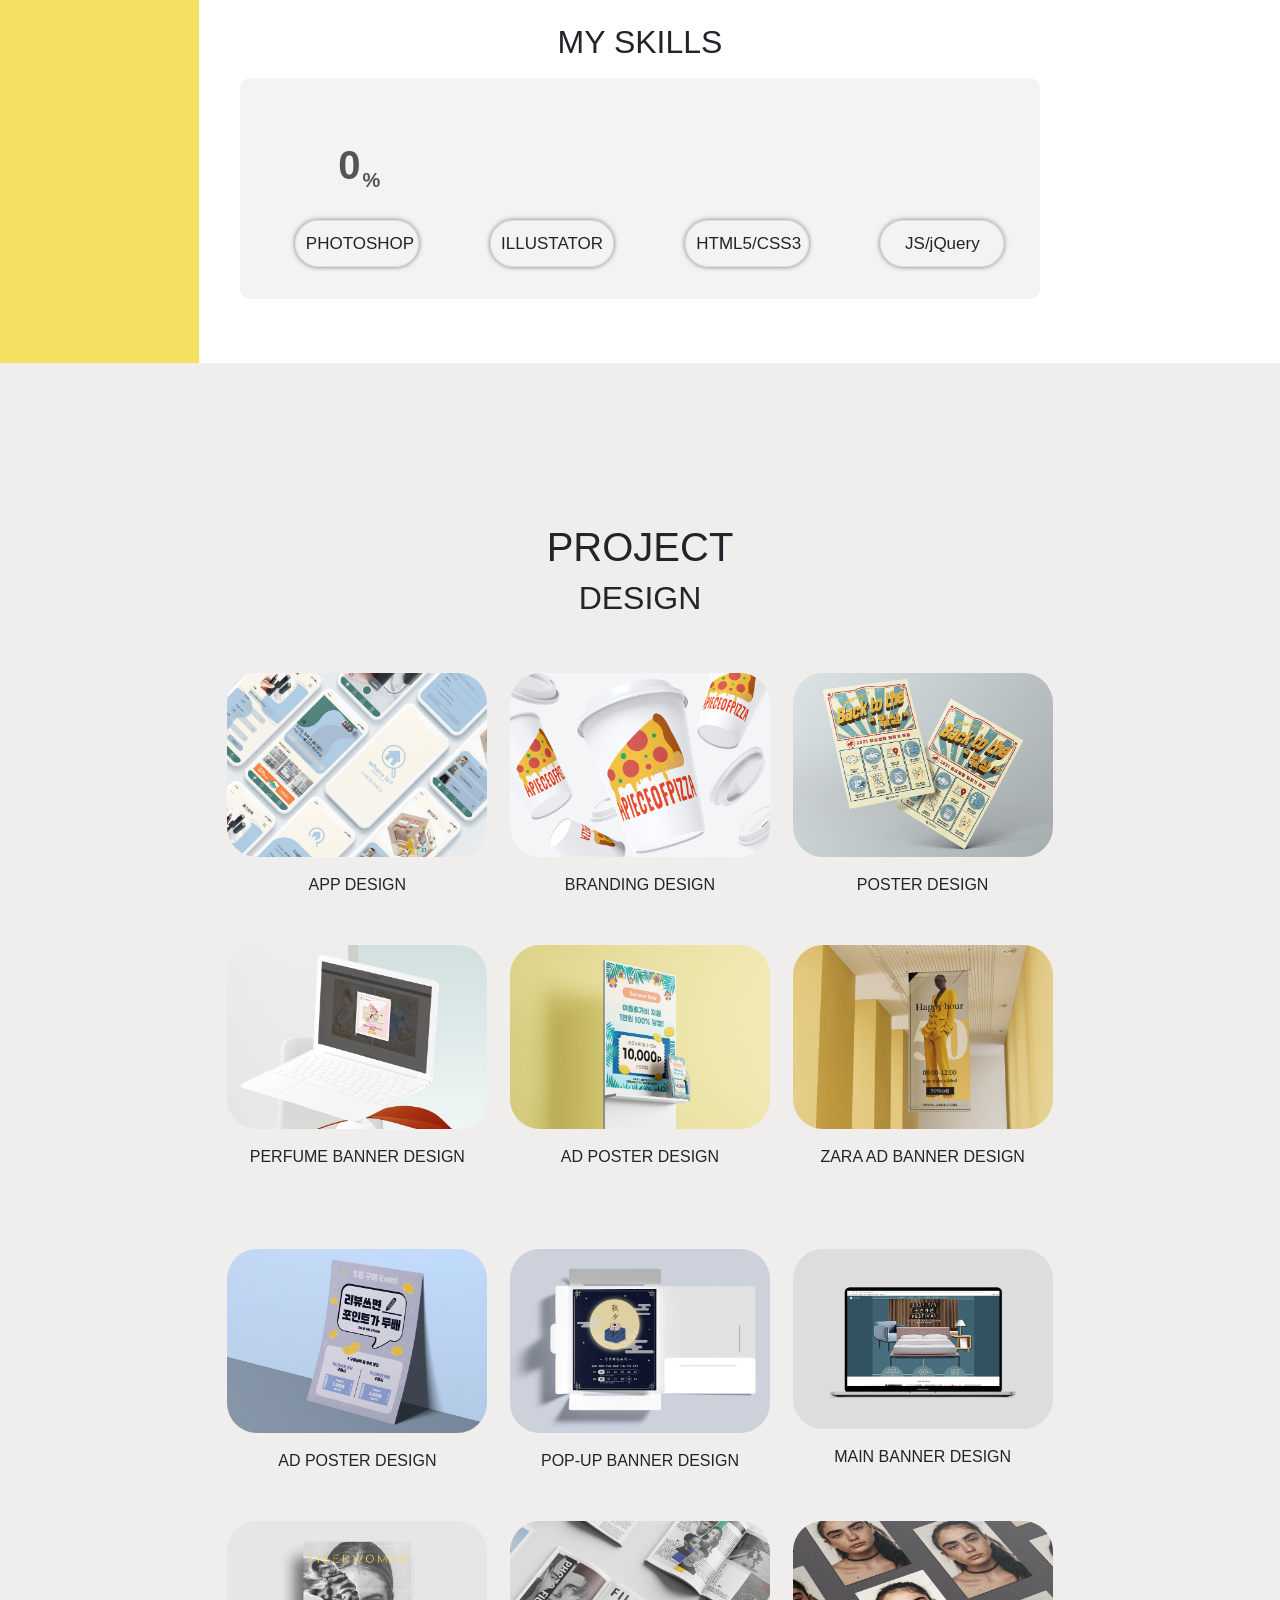
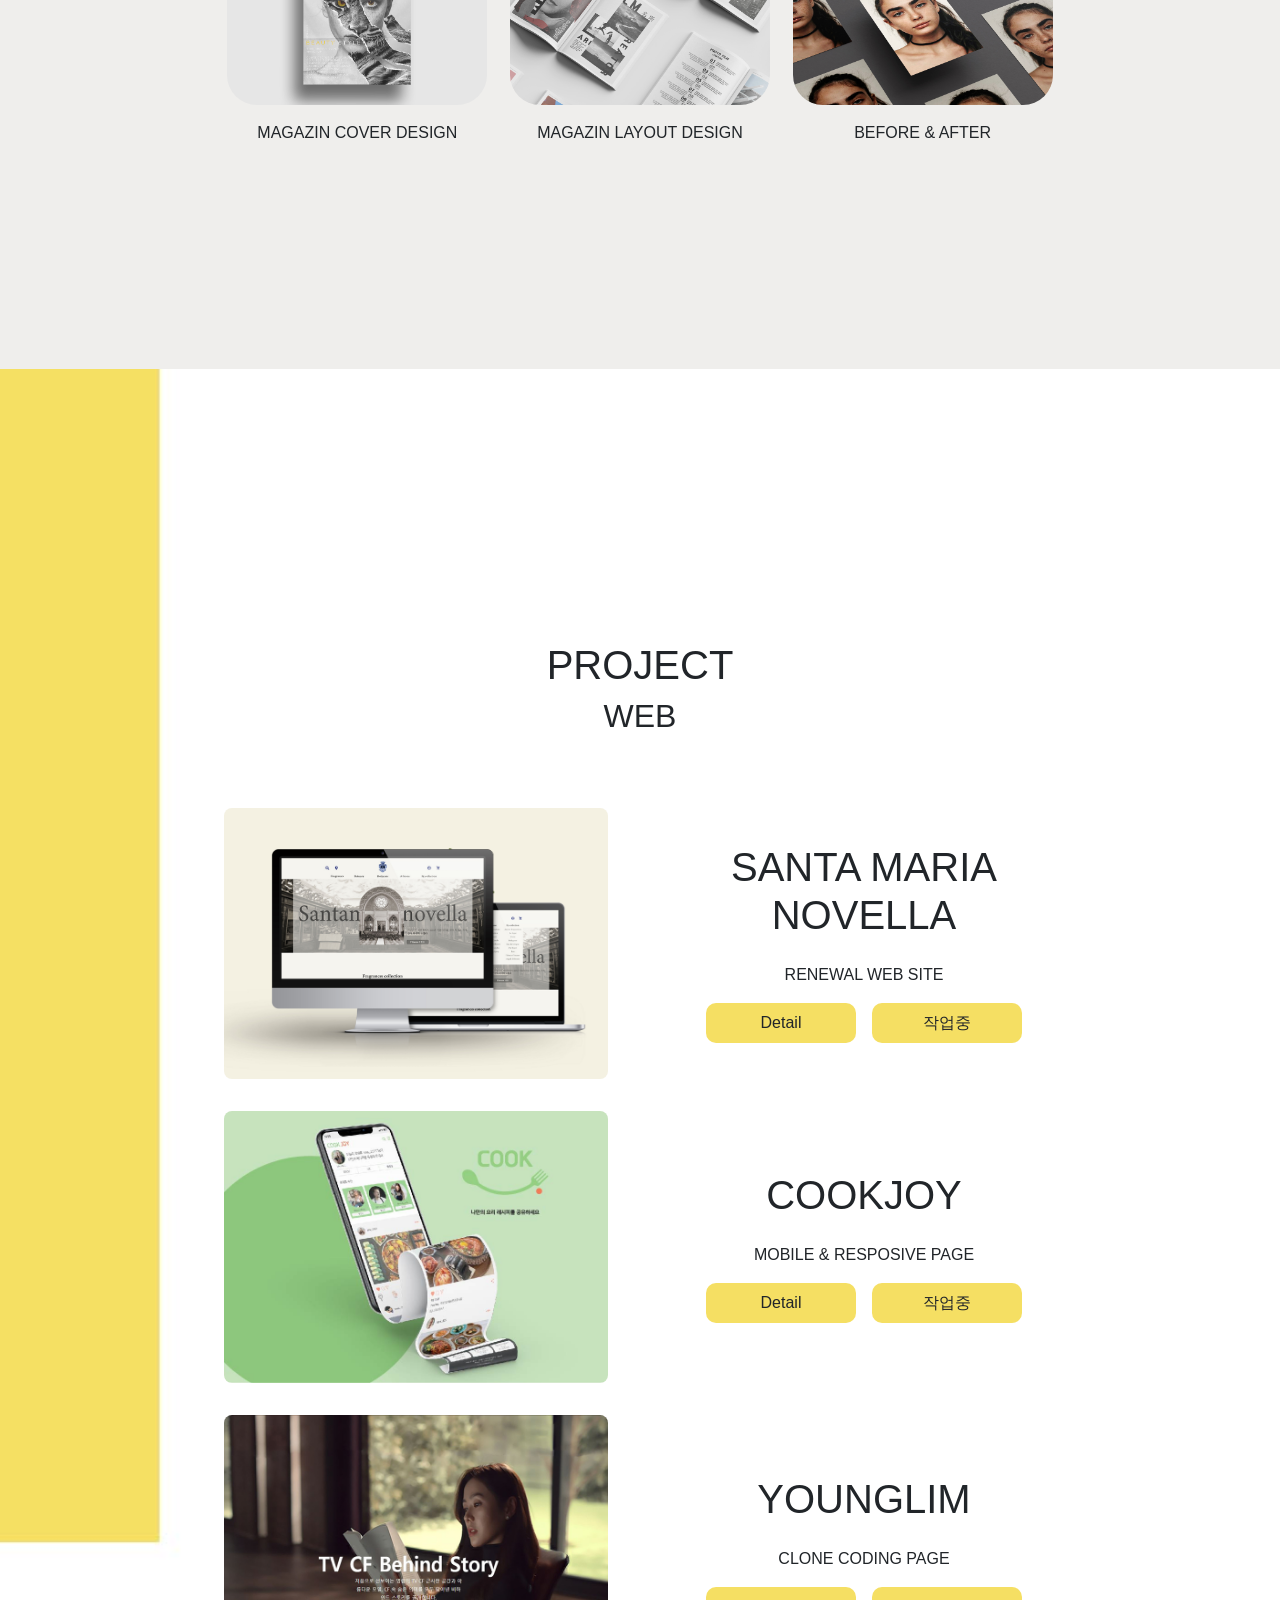
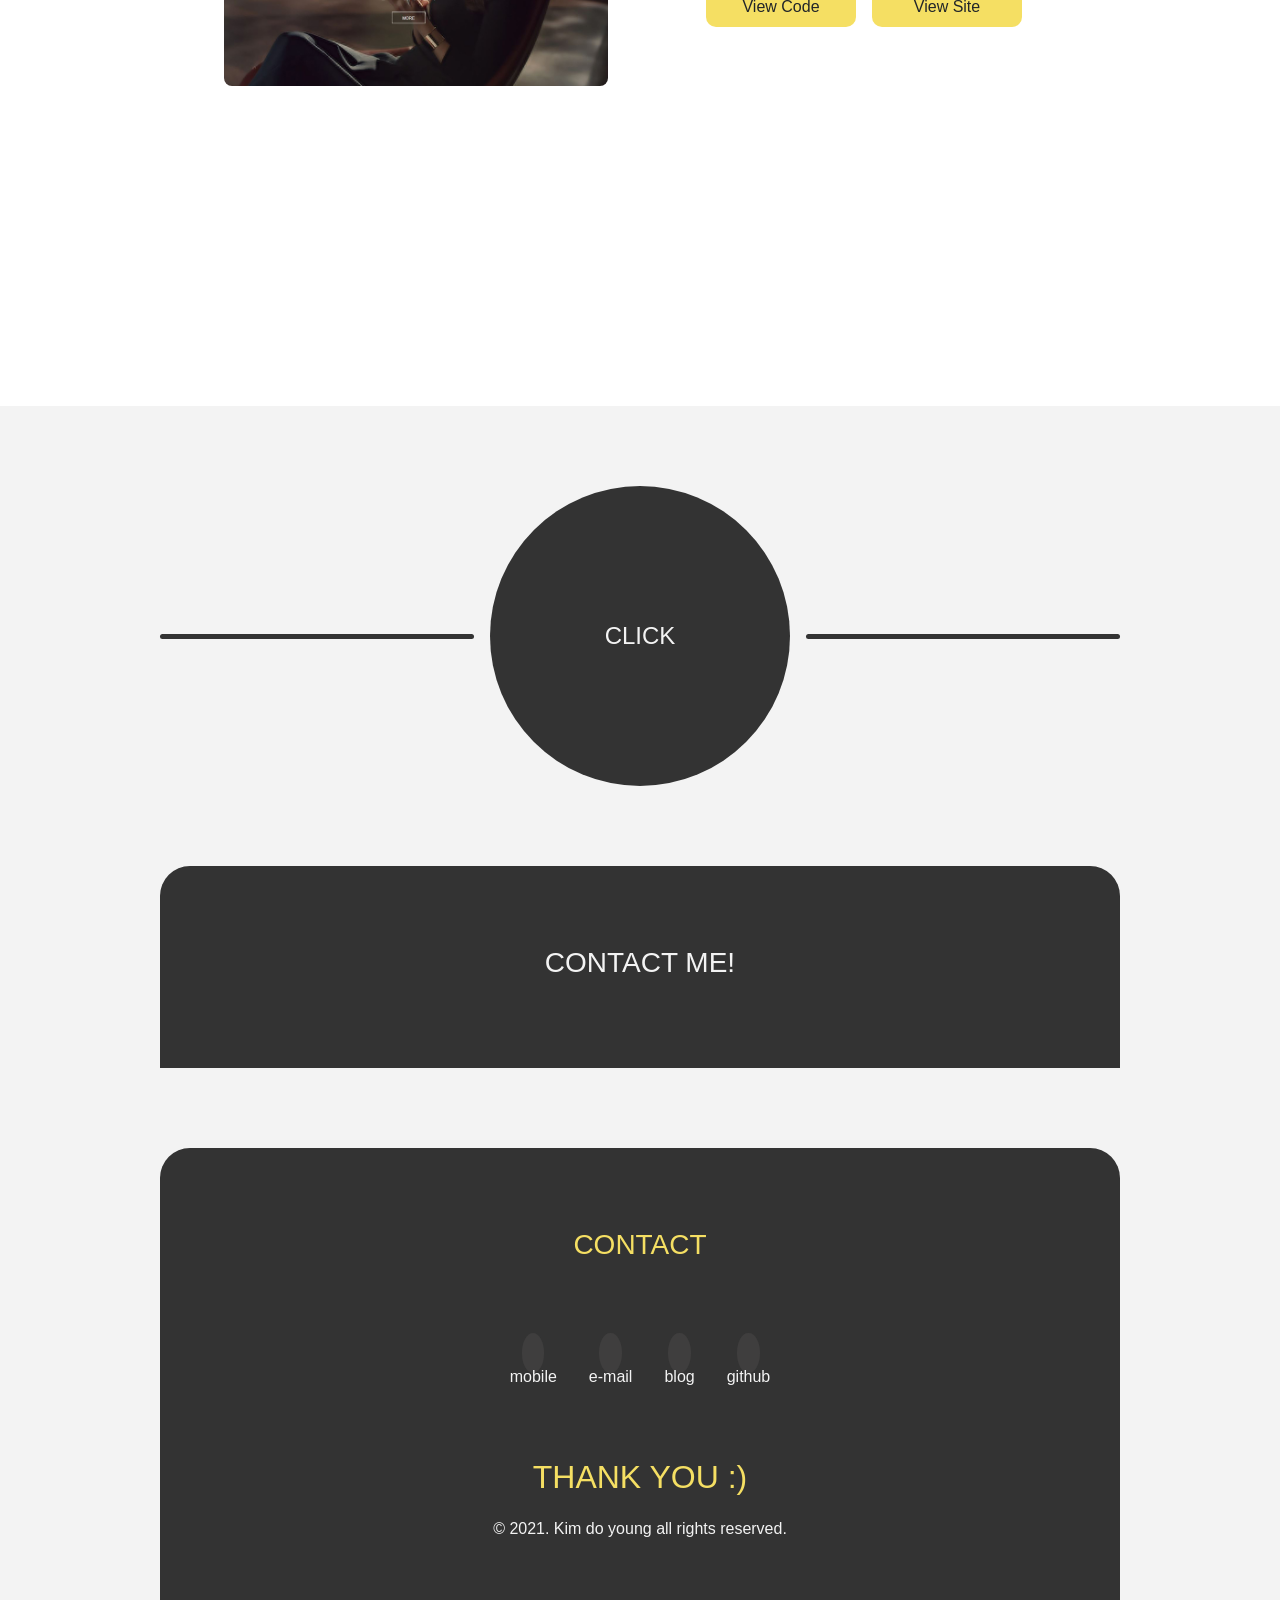
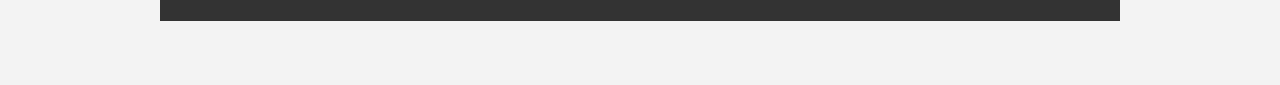
==== commit eeb81f92: "0701 pdf포트폴리오 추가" ====
--- a/index.html
+++ b/index.html
@@ -136,10 +136,16 @@
             <div class="about-inner flex">
                 <div class="about-img">
                     <img src="./img/profile.png" alt="">
+                    <div class="about__button">
                         <a download="김도영_입사지원서.pdf" href="./pdf/김도영_입사지원서.pdf" class="about__download button">
                         resume
                         <i class="uil uil-file-download-alt"></i>
-                    </a>
+                        </a>
+                        <a download="김도영_포트폴리오.pdf" href="./pdf/김도영_포트폴리오.pdf" class="about__download button">
+                        portfolio
+                        <i class="uil uil-file-download-alt"></i>
+                        </a>
+                    </div>
                 </div>
                 <div class="about-container">
                     <div class="about-container__item">
--- a/css/style.css
+++ b/css/style.css
@@ -229,17 +229,22 @@
     text-align: center;
     padding-top: 3rem;
 }
-.about__download {
+.about__button {
     position: absolute;
     bottom: 10%;
     left: 50%;
     transform: translatex(-50%);
+}
+.about__button a {
+    display: inline-block;
+    width: 150px;
     padding: .5rem;
     background: var(--color-yellow);
     border-radius: 10px;
-    width: 150px;
-    text-align: center;
-}
+    text-align: center;
+    margin-right: 5px;
+}
+
 .about-container__item {
     margin-bottom: 1.5rem;
 }
--- a/css/responsive.css
+++ b/css/responsive.css
@@ -90,11 +90,20 @@
     .about-img {
         position: relative;
     }
-    .about__download {
+    .about__button {
         position: absolute;
-        bottom: -18%;
+        bottom: -20%;
         left: 50%;
         transform: translatex(-50%);
+    }
+    .about__button a {
+        display: inline-block;
+        width: 150px;
+        padding: .5rem;
+        background: var(--color-yellow);
+        border-radius: 10px;
+        text-align: center;
+        margin-right: 5px;
     }
     .about-container {
         margin-top: 5rem;
@@ -169,6 +178,9 @@
     margin-top: -4rem;
     }
     .about__title h3 {
-        font-size: 1.5rem;
+        font-size: 1.2rem;
+    }
+    .about__button {
+        display: flex;
     }
 }
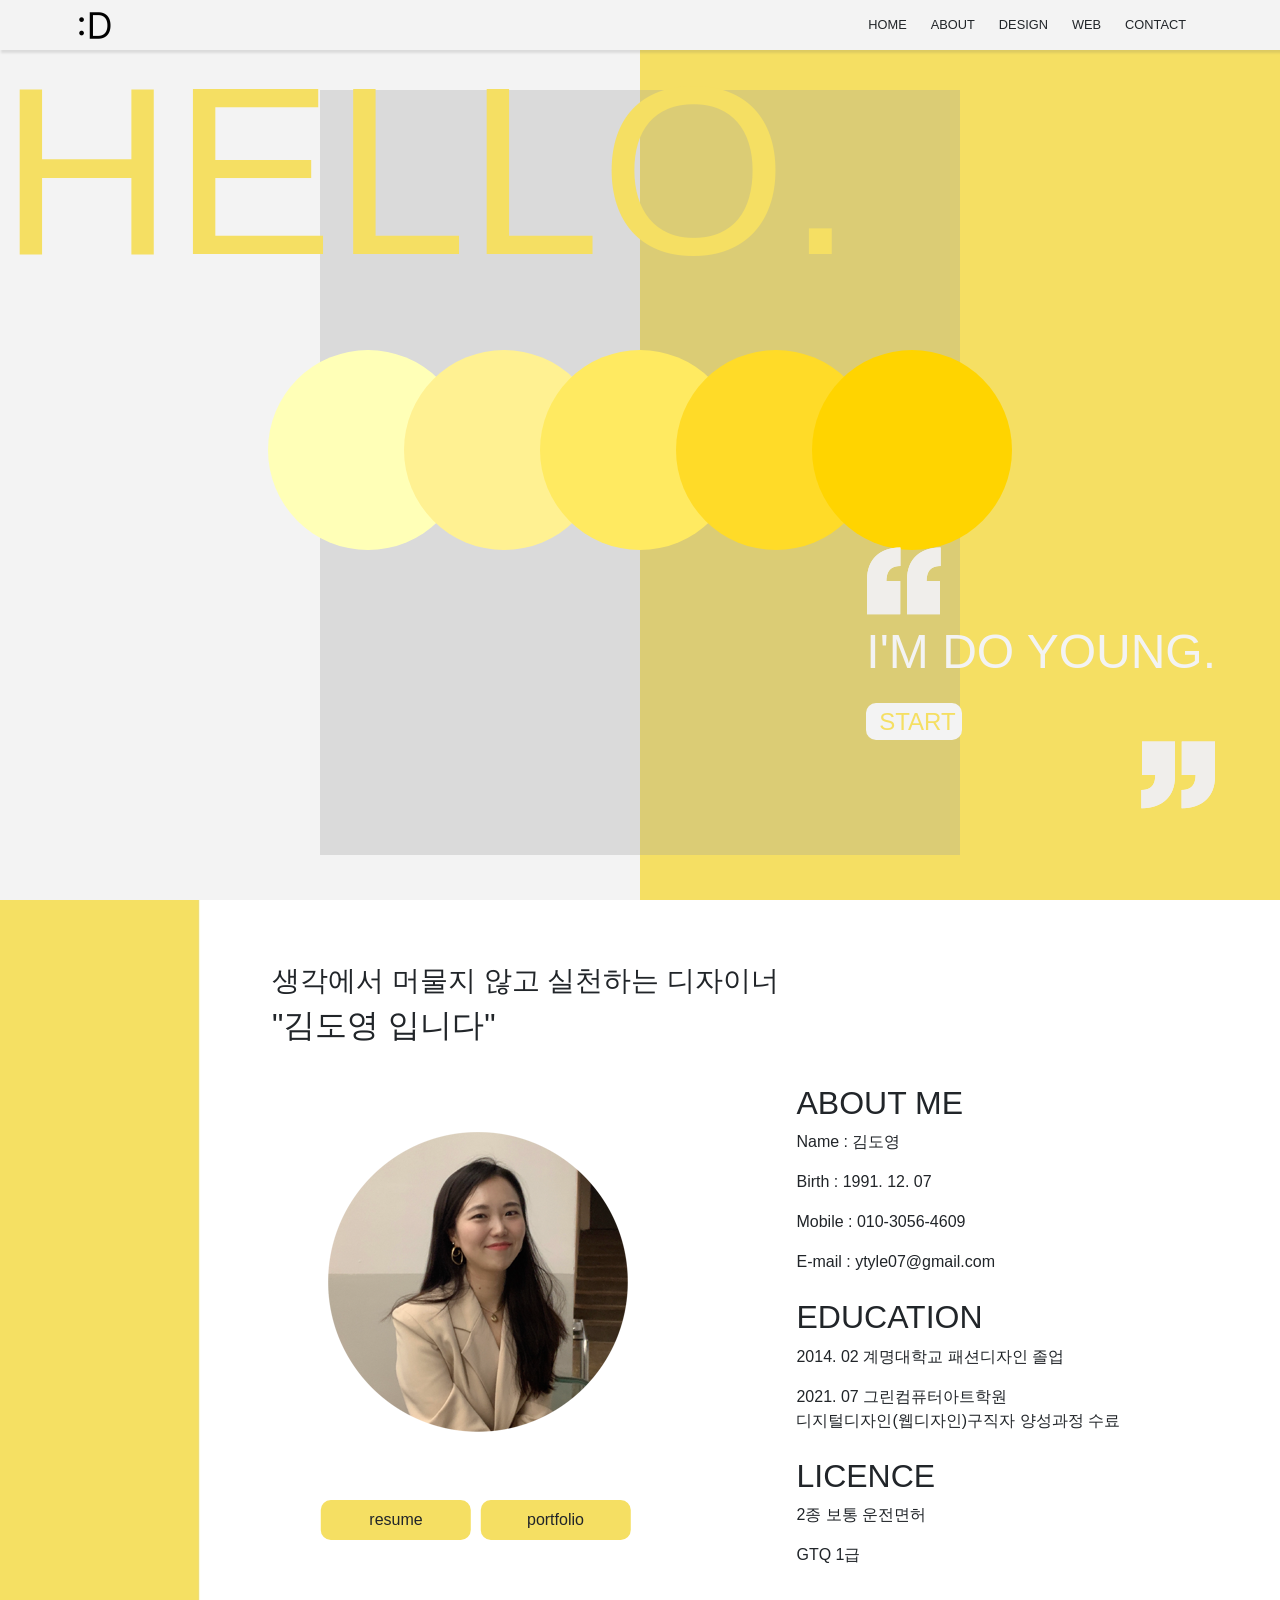
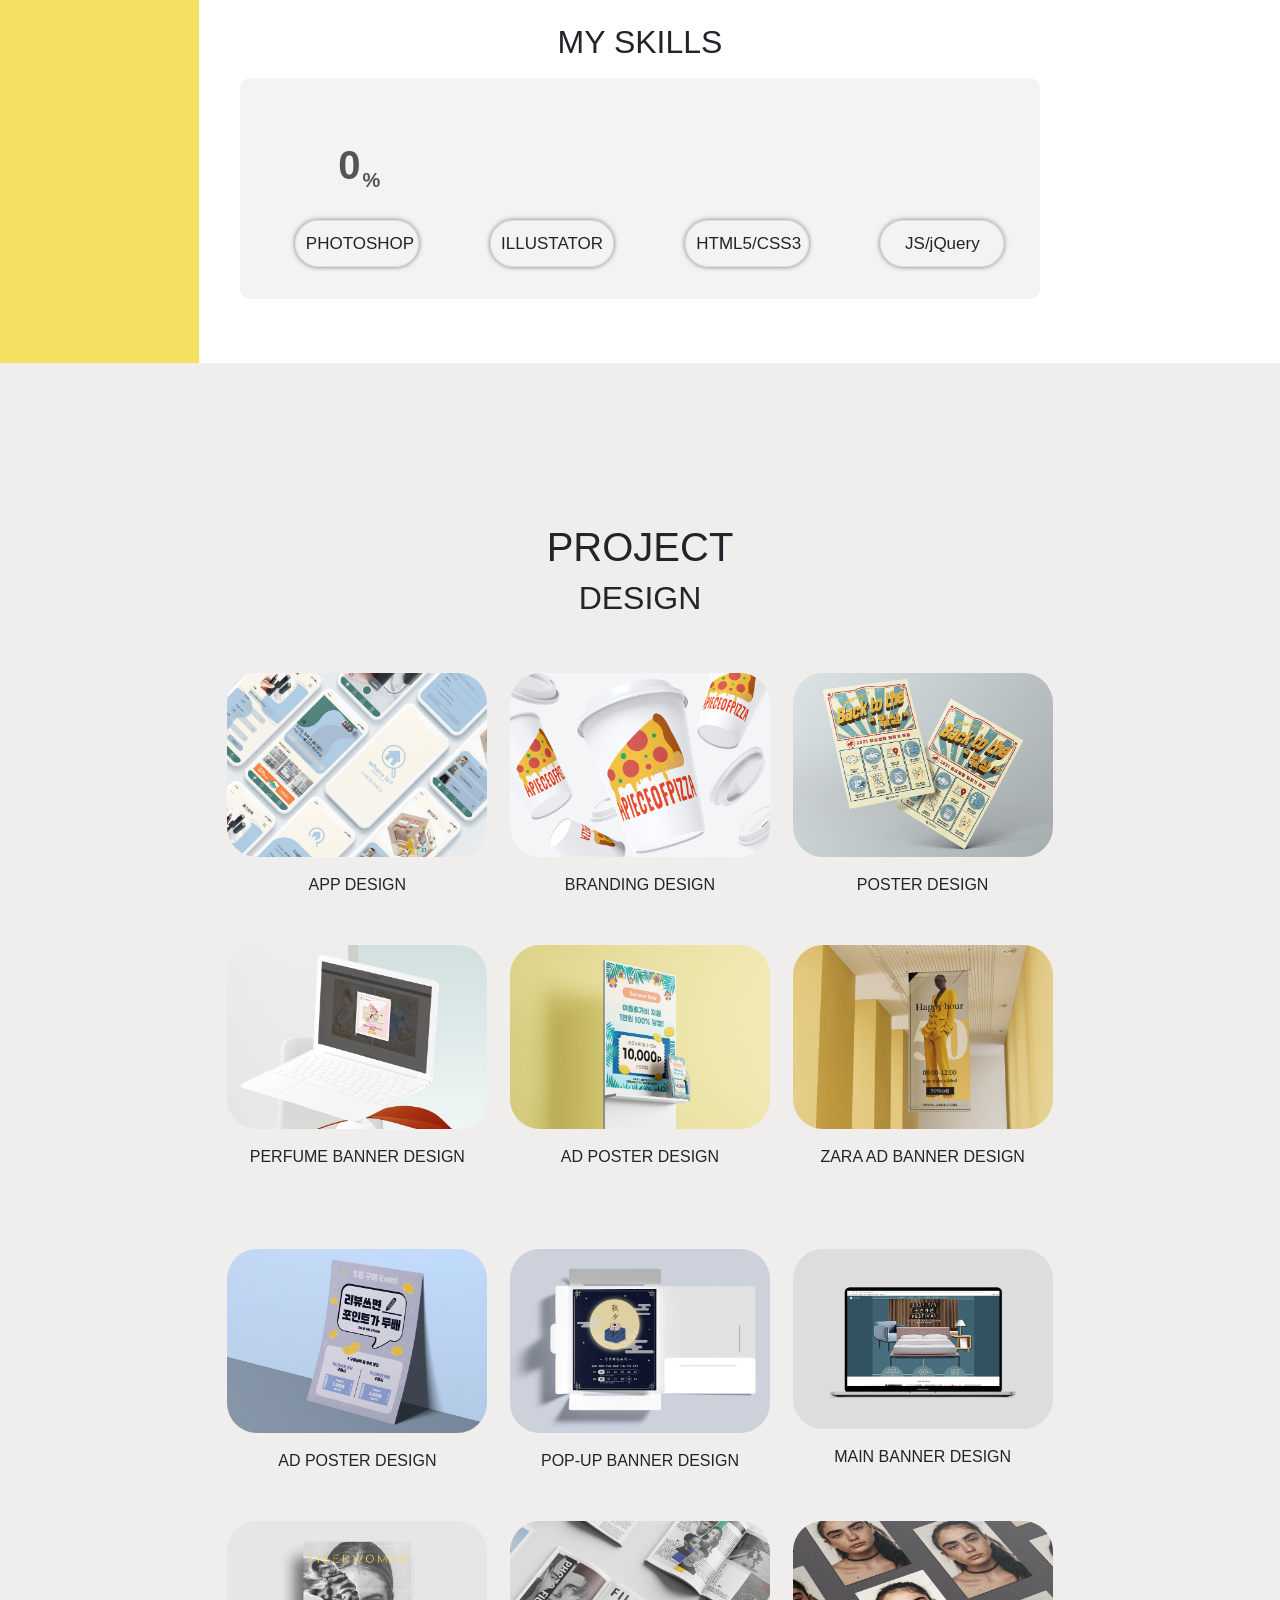
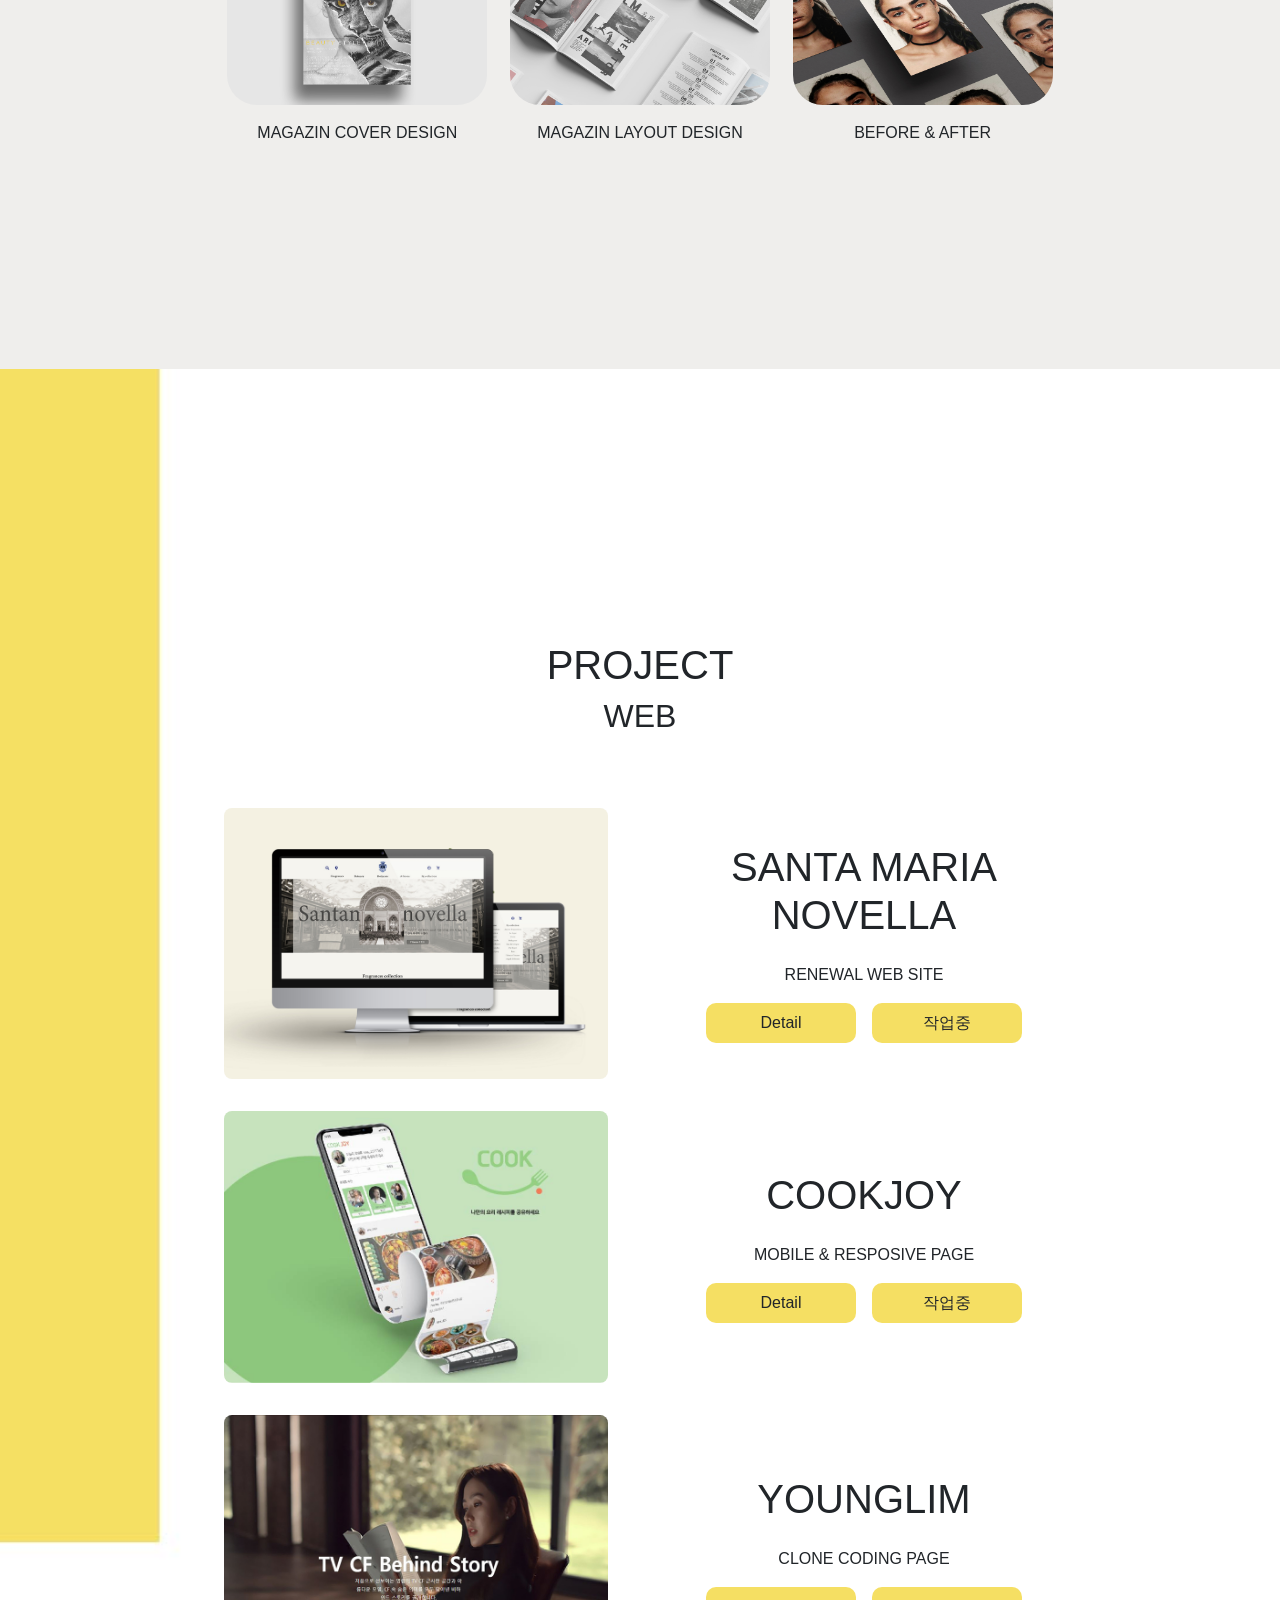
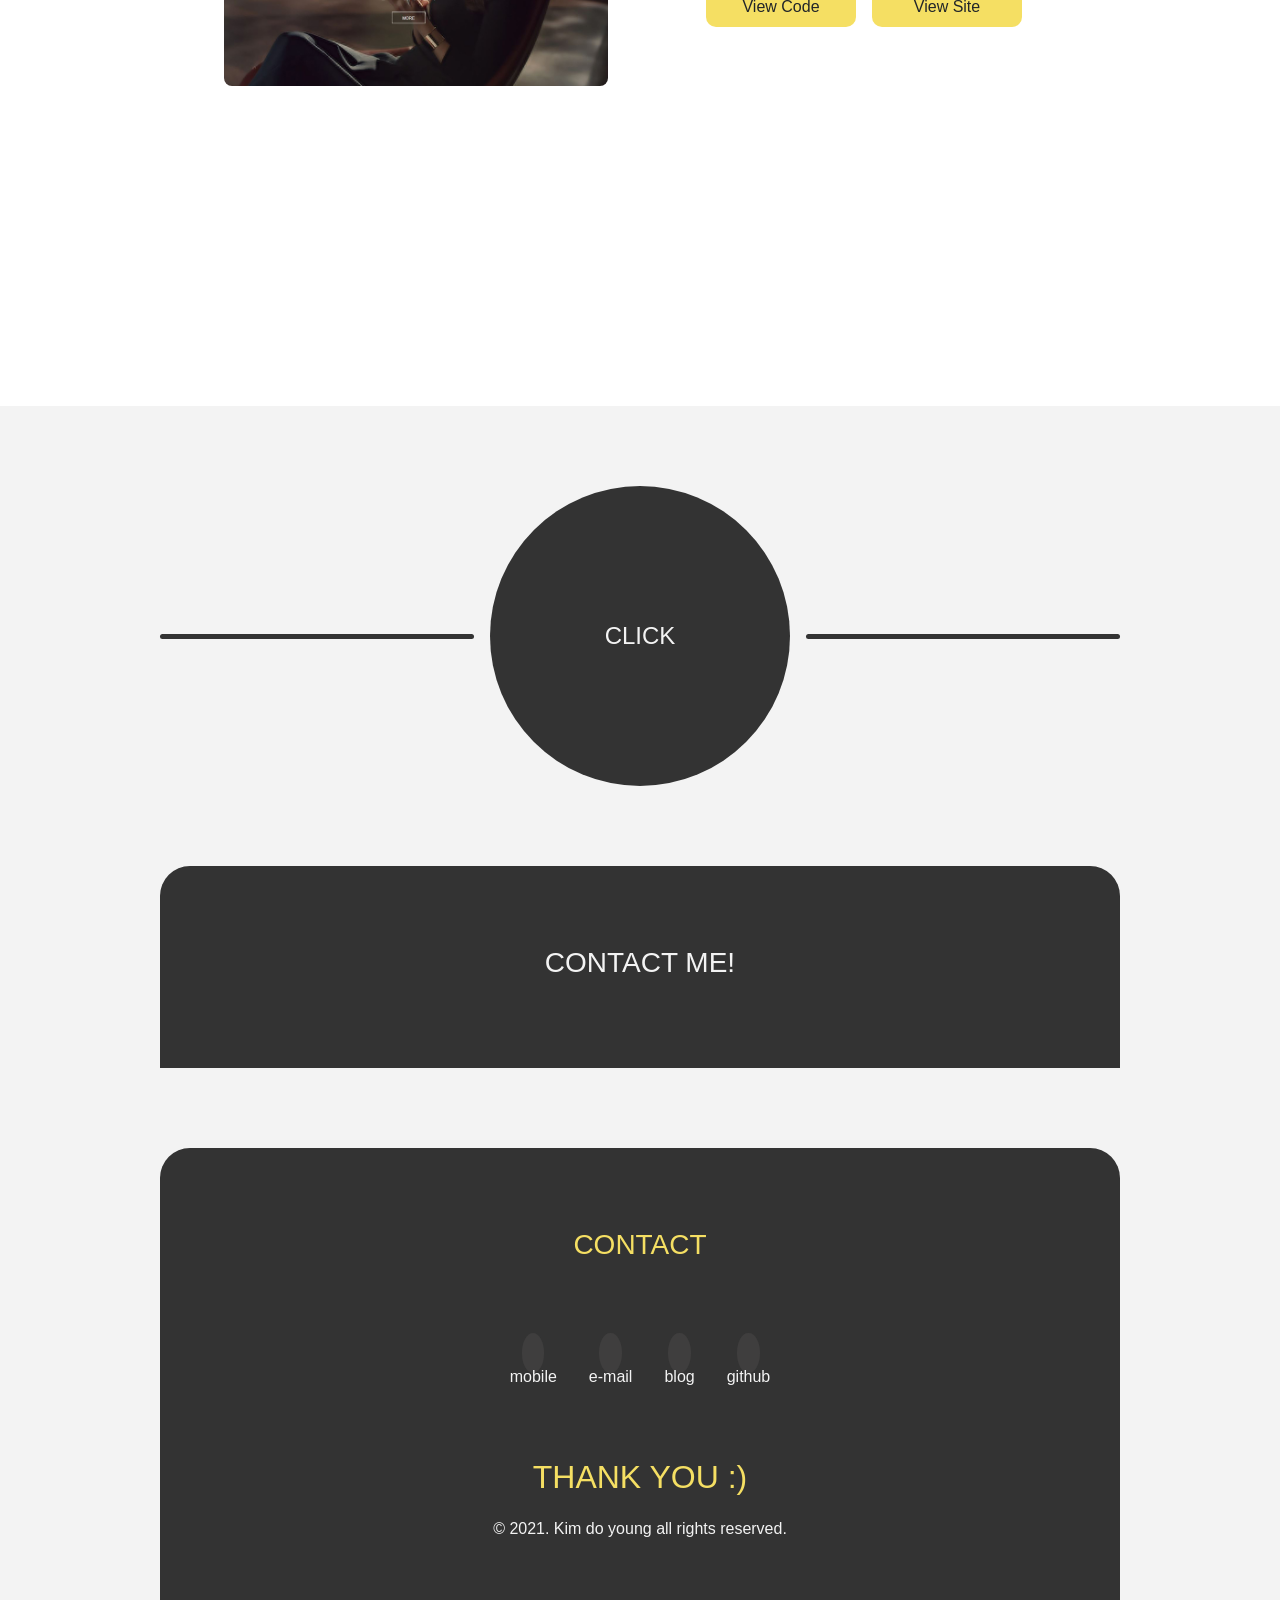
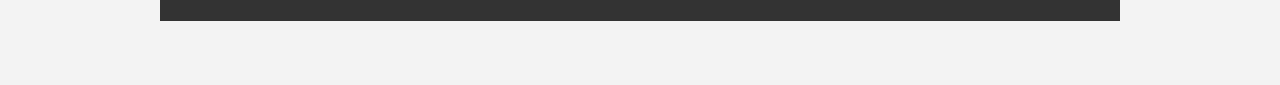
==== commit f1b5b83f: "resume 수정" ====
--- a/index.html
+++ b/index.html
@@ -137,7 +137,7 @@
                 <div class="about-img">
                     <img src="./img/profile.png" alt="">
                     <div class="about__button">
-                        <a download="김도영_입사지원서.pdf" href="./pdf/김도영_입사지원서.pdf" class="about__download button">
+                        <a download="김도영_입사지원서.pdf" href="./pdf/김도영_입사지원서(1).pdf" class="about__download button">
                         resume
                         <i class="uil uil-file-download-alt"></i>
                         </a>
--- a/css/style.css
+++ b/css/style.css
@@ -147,6 +147,7 @@
     position: absolute;
     bottom: 10%;
     right: 10%;
+    z-index: 888;
 }
 .sub-desc p {
     color: var(--primary-bg-color);
--- a/css/responsive.css
+++ b/css/responsive.css
@@ -78,6 +78,13 @@
     .home-sub__title img {
         width: 30%;
     }
+    .sub-desc{
+        padding: .5rem;
+    }
+    .sub-img__right,
+    .sub-img__left {
+        padding: .5rem;
+    }
     /* about */
     .about__title {
         text-align: center;
@@ -137,6 +144,9 @@
     .slider__content {
         flex-direction: column;
         text-align: center;
+    }
+    .slider__desc {
+        padding: 0;
     }
     .slick-prev {
         left: 0;
@@ -163,11 +173,14 @@
         font-size: 5rem;
     }
     .sub-desc p {
-        font-size: 1.5rem;
+        font-size: 1.3rem;
     }
     .start__btn a{
-        font-size: 1rem;
+        display: block;
+        font-size: .9rem;
         border-radius: 10px;
+        width: 80px;
+        text-align: center;
     }
     .home-load span {
         width: 100px;
@@ -183,4 +196,10 @@
     .about__button {
         display: flex;
     }
+
+/* web     */
+.slider__buttons a {
+    font-size: .8rem;
+}
+
 }
